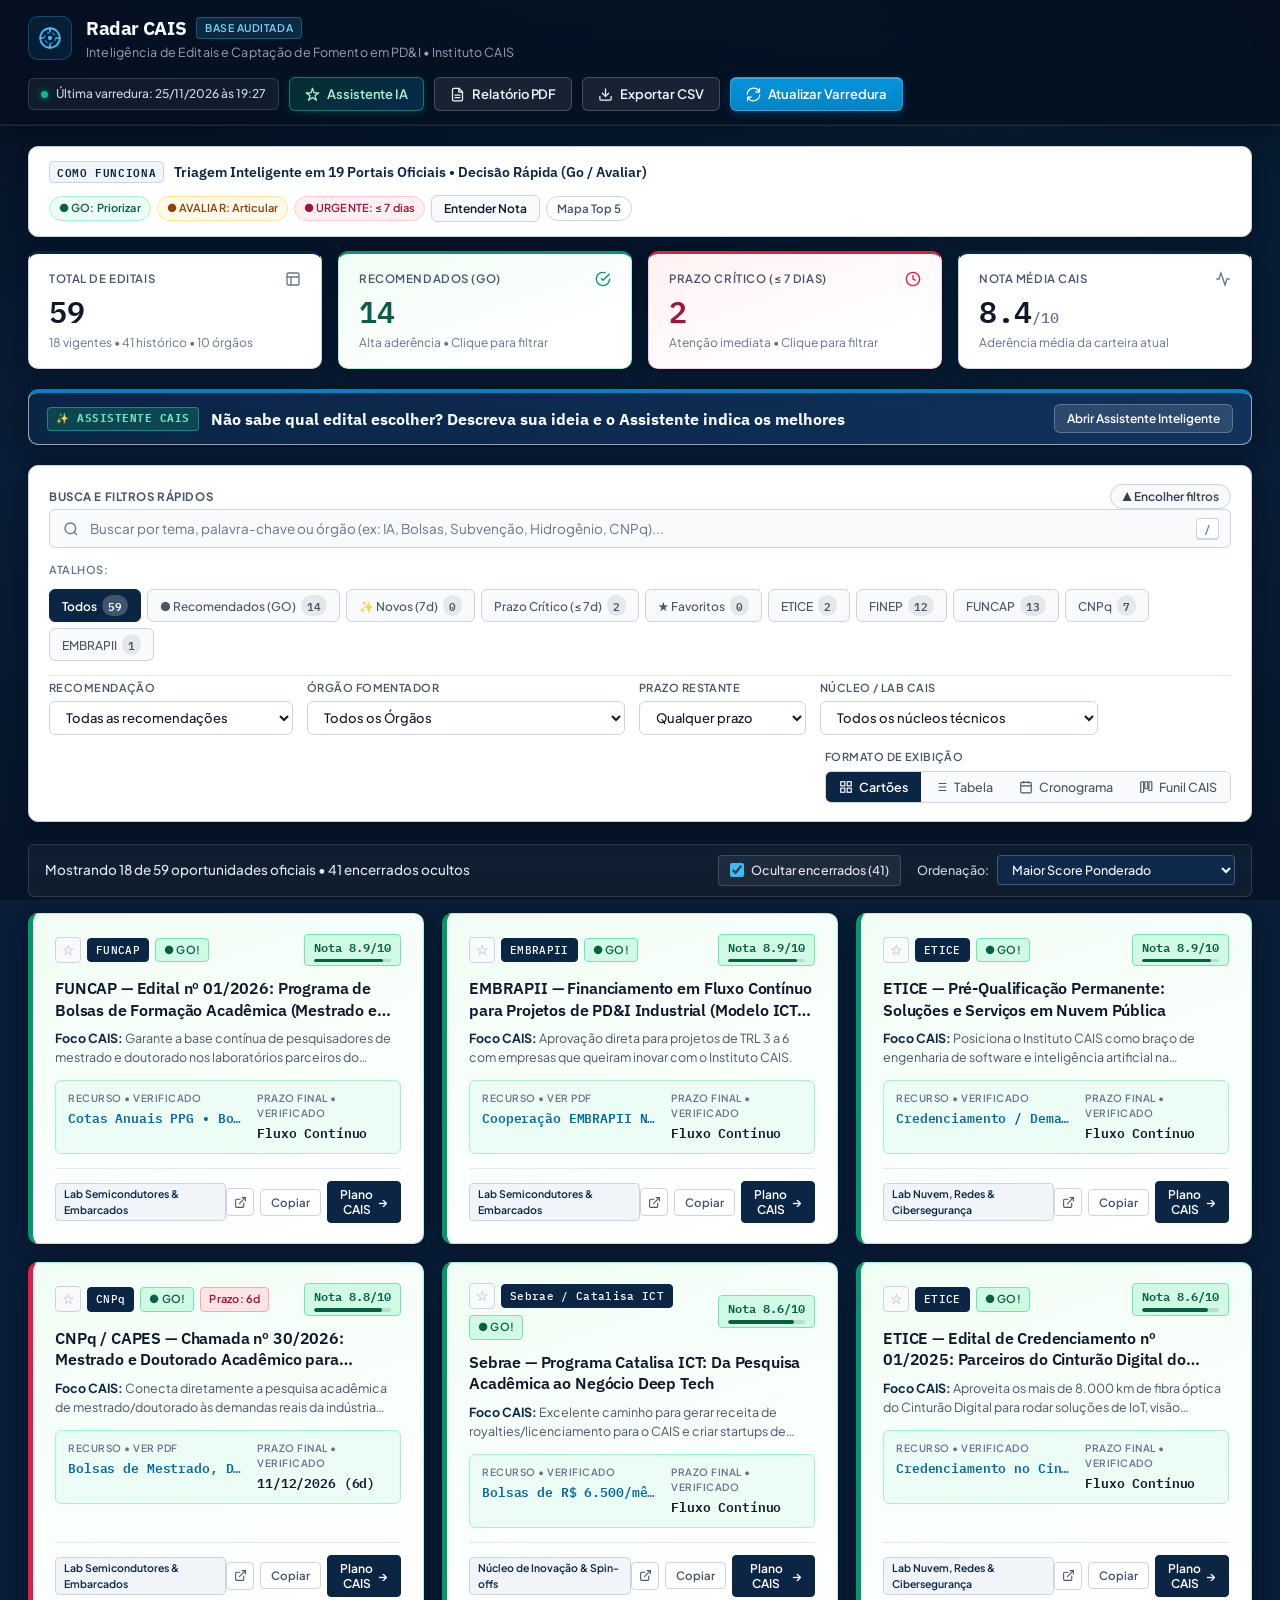
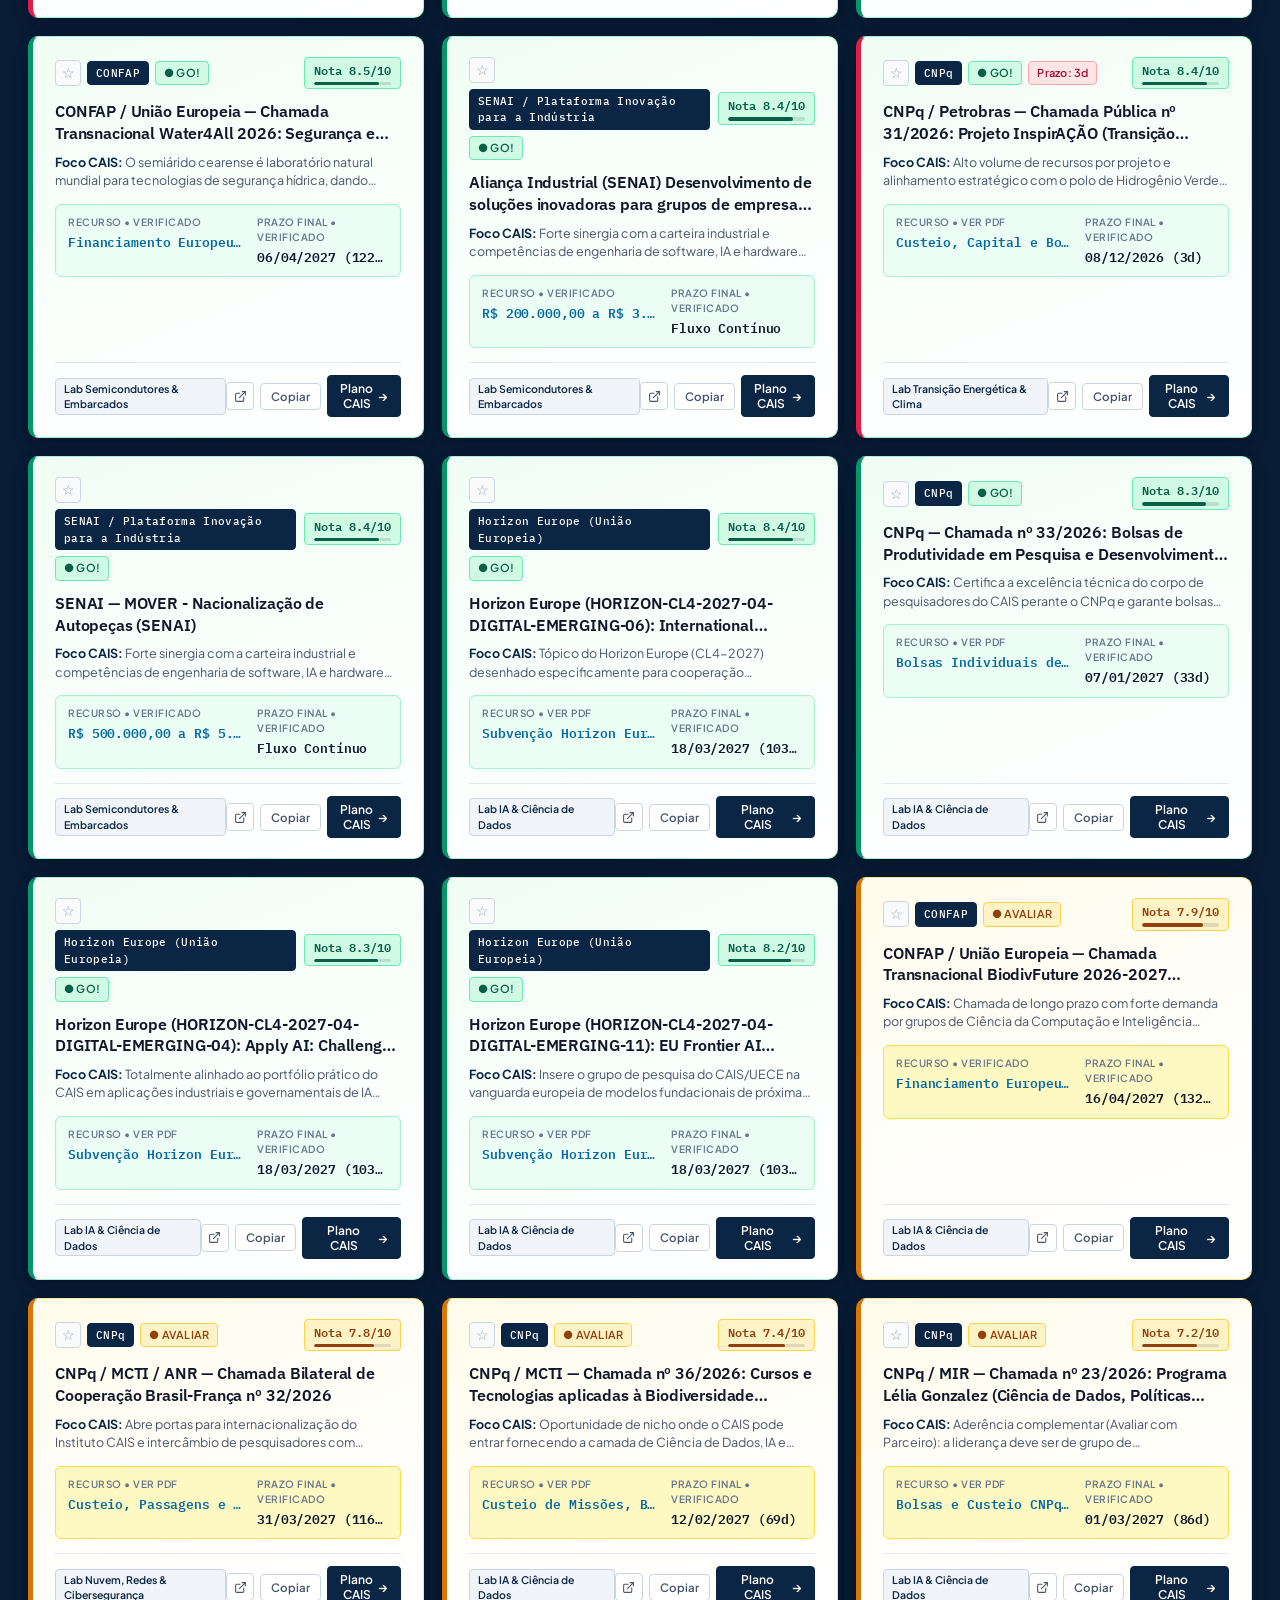
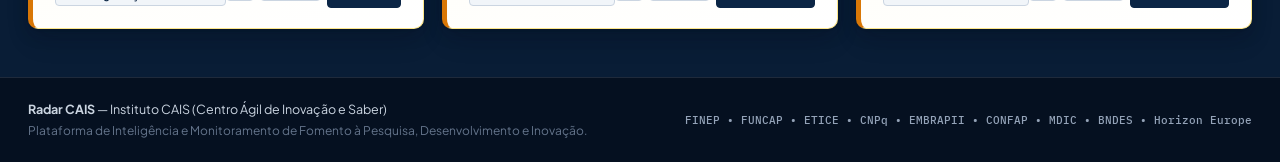
==== frontend/index.html @ effa3ac1 "feat(radar-cais): plataforma auditada de inteligência de editais e fomento CAIS" ====
<!DOCTYPE html>
<html lang="pt-BR">

<head>
  <meta charset="UTF-8">
  <meta name="viewport" content="width=device-width, initial-scale=1.0">
  <title>Radar CAIS — Sistema de Inteligência de Editais e Fomento</title>
  <link rel="preconnect" href="https://fonts.googleapis.com">
  <link rel="preconnect" href="https://fonts.gstatic.com" crossorigin>
  <link
    href="https://fonts.googleapis.com/css2?family=IBM+Plex+Mono:wght@400;500;600&family=IBM+Plex+Sans:wght@500;600;700&family=Plus+Jakarta+Sans:wght@400;500;600;700&display=swap"
    rel="stylesheet">
  <link rel="stylesheet" href="style.css?v=20261126_ia_clean_v9">
</head>

<body>

  <!-- CABEÇALHO INSTITUCIONAL -->
  <header class="header-didatico">
    <div class="container header-flex">
      <div class="logo-area">
        <div class="logo-icone">
          <svg width="26" height="26" viewBox="0 0 24 24" fill="none" xmlns="http://www.w3.org/2000/svg">
            <circle cx="12" cy="12" r="9" stroke="#38BDF8" stroke-width="1.75" />
            <circle cx="12" cy="12" r="5" stroke="#0284C7" stroke-width="1.5" stroke-dasharray="3 2" />
            <circle cx="12" cy="12" r="2" fill="#38BDF8" />
            <path d="M12 3v3M21 12h-3M12 21v-3M3 12h3" stroke="#94A3B8" stroke-width="1.5" stroke-linecap="round" />
          </svg>
        </div>
        <div>
          <div class="logo-titulo">Radar CAIS <span class="tag-versao">Base Auditada</span></div>
          <div class="logo-subtitulo">Inteligência de Editais e Captação de Fomento em PD&amp;I • Instituto CAIS</div>
        </div>
      </div>

      <div class="header-acoes">
        <!-- Indicador de Status -->
        <div class="badge-status-conexao" id="badgeStatus">
          <span class="ponto-status verde" id="pontoStatus"></span>
          <span id="textoStatus">Base Sincronizada</span>
        </div>

        <!-- Botão Assistente Inteligente (abre sob demanda, sem poluir a tela inicial) -->
        <button class="botao botao-copiloto-topo" id="btnAbrirCopilotoTopo" type="button"
          title="Abrir Assistente Inteligente para encontrar o edital ideal para sua ideia">
          <svg width="15" height="15" viewBox="0 0 24 24" fill="none" stroke="currentColor" stroke-width="2"
            stroke-linecap="round" stroke-linejoin="round">
            <path d="M12 2l2.4 7.4H22l-6.2 4.5 2.4 7.4L12 16.8l-6.2 4.5 2.4-7.4L2 9.4h7.6z" />
          </svg>
          <span>Assistente IA</span>
        </button>

        <!-- Botão Relatório Executivo PDF -->
        <button class="botao botao-secundario" id="btnRelatorioExecutivo"
          title="Gerar relatório executivo formatado para reunião de diretoria (Impressão / PDF)">
          <svg width="15" height="15" viewBox="0 0 24 24" fill="none" stroke="currentColor" stroke-width="2"
            stroke-linecap="round" stroke-linejoin="round">
            <path d="M14 2H6a2 2 0 0 0-2 2v16a2 2 0 0 0 2 2h12a2 2 0 0 0 2-2V8z" />
            <polyline points="14 2 14 8 20 8" />
            <line x1="16" y1="13" x2="8" y2="13" />
            <line x1="16" y1="17" x2="8" y2="17" />
          </svg>
          <span>Relatório PDF</span>
        </button>

        <!-- Botão Baixar Planilha -->
        <button class="botao botao-secundario" id="btnExportarCsv"
          title="Exportar pipeline completo em formato CSV compatível com Excel">
          <svg width="15" height="15" viewBox="0 0 24 24" fill="none" stroke="currentColor" stroke-width="2"
            stroke-linecap="round" stroke-linejoin="round">
            <path d="M21 15v4a2 2 0 0 1-2 2H5a2 2 0 0 1-2-2v-4" />
            <polyline points="7 10 12 15 17 10" />
            <line x1="12" y1="15" x2="12" y2="3" />
          </svg>
          <span>Exportar CSV</span>
        </button>

        <!-- Botão Principal de Varredura -->
        <button class="botao botao-primario" id="btnVarreduraTopo"
          title="Executar coleta em tempo real nos portais governamentais">
          <svg class="icone-giratorio" id="iconeGirar" width="15" height="15" viewBox="0 0 24 24" fill="none"
            stroke="currentColor" stroke-width="2" stroke-linecap="round" stroke-linejoin="round">
            <path d="M21.5 2v6h-6M2.5 22v-6h6M2 11.5a10 10 0 0 1 18.8-4.3M22 12.5a10 10 0 0 1-18.8 4.2" />
          </svg>
          <span id="labelVarredura">Atualizar Varredura</span>
        </button>
      </div>
    </div>
  </header>

  <!-- PAINEL DE GOVERNANÇA E METODOLOGIA -->
  <section class="banner-didatico" id="bannerDidatico">
    <div class="container">
      <div class="caixa-passo-a-passo">
        <div class="titulo-passos">
          <div class="titulo-passos-esquerda">
            <span class="indicador-secao">COMO FUNCIONA</span>
            <strong>Triagem Inteligente em 19 Portais Oficiais • Decisão Rápida (Go / Avaliar)</strong>
          </div>
          <div class="legenda-semaforo-topo">
            <span class="semaforo-mini verde" title="Alta aderência técnica e financeira: priorizar submissão">● GO:
              Priorizar</span>
            <span class="semaforo-mini amarelo" title="Bom potencial, mas exige parceria ou avaliação de escopo">●
              AVALIAR: Articular</span>
            <span class="semaforo-mini vermelho" title="Prazo encerrando em até 7 dias">● URGENTE: &le; 7 dias</span>
            <button class="btn-toggle-guia" id="btnToggleGuia" title="Exibir ou ocultar critérios de nota">
              <span id="textoToggleGuia">Entender Nota</span>
            </button>
            <button class="btn-mapa-bolso" id="btnMapaBolso" type="button" title="Abrir nova tela limpa com os Top 5 editais mais compatíveis, pontos fortes, escopo de submissão e mensagem pronta para apresentar à chefia">
              <span>Mapa Top 5</span>
            </button>
          </div>
        </div>
        <div class="grid-passos" id="gridPassos" style="display:none;">
          <div class="card-passo">
            <div class="numero-passo">01. Coleta Oficial Verificada</div>
            <p>Monitoramento direto em <strong>19 fontes</strong> (FINEP, CNPq, FUNCAP, ETICE, EMBRAPII, CONFAP, MDIC,
              BNDES e Horizon Europe) com link original auditado.</p>
          </div>
          <div class="card-passo">
            <div class="numero-passo">02. Cálculo da Nota (0 a 10)</div>
            <p>Média ponderada entre <strong>Aderência ao CAIS (40%)</strong>, <strong>Chance de Aprovação
                (25%)</strong>, <strong>Atratividade Financeira (20%)</strong> e <strong>Facilidade Operacional
                (15%)</strong>.</p>
          </div>
          <div class="card-passo">
            <div class="numero-passo">03. Plano Prático por Edital</div>
            <p>Clique em qualquer edital para ver <strong>o que é</strong>, <strong>quem pode participar</strong>,
              <strong>qual projeto propor</strong> e <strong>quais parceiros convidar</strong>.
            </p>
          </div>
        </div>
      </div>
    </div>
  </section>

  <!-- CONTEÚDO PRINCIPAL -->
  <main class="container">

    <!-- CARDS DE RESUMO (KPIS EXECUTIVOS CLICÁVEIS) -->
    <section class="grid-kpis">
      <div class="card-kpi kpi-clicavel" id="cardKpiTotal" role="button" tabindex="0"
        title="Clique para exibir todos os editais mapeados">
        <div class="kpi-topo">
          <span class="kpi-rotulo">Total de Editais</span>
          <span class="kpi-icone">
            <svg width="16" height="16" viewBox="0 0 24 24" fill="none" stroke="currentColor" stroke-width="2">
              <rect x="3" y="3" width="18" height="18" rx="2" />
              <path d="M3 9h18M9 21V9" />
            </svg>
          </span>
        </div>
        <div class="kpi-numero font-mono" id="kpiTotal">0</div>
        <div class="kpi-legenda" id="kpiOrgaos">Fontes governamentais verificadas</div>
      </div>

      <div class="card-kpi kpi-verde kpi-clicavel" id="cardKpiGo" role="button" tabindex="0"
        title="Clique para filtrar apenas oportunidades recomendadas (GO)">
        <div class="kpi-topo">
          <span class="kpi-rotulo">Recomendados (GO)</span>
          <span class="kpi-icone icone-verde">
            <svg width="16" height="16" viewBox="0 0 24 24" fill="none" stroke="currentColor" stroke-width="2">
              <path d="M22 11.08V12a10 10 0 1 1-5.93-9.14" />
              <polyline points="22 4 12 14.01 9 11.01" />
            </svg>
          </span>
        </div>
        <div class="kpi-numero font-mono cor-verde" id="kpiGo">0</div>
        <div class="kpi-legenda">Alta aderência • Clique para filtrar</div>
      </div>

      <div class="card-kpi kpi-vermelho kpi-clicavel" id="cardKpiUrgentes" role="button" tabindex="0"
        title="Clique para filtrar editais que vencem em até 7 dias">
        <div class="kpi-topo">
          <span class="kpi-rotulo">Prazo Crítico (&le; 7 dias)</span>
          <span class="kpi-icone icone-vermelho">
            <svg width="16" height="16" viewBox="0 0 24 24" fill="none" stroke="currentColor" stroke-width="2">
              <circle cx="12" cy="12" r="10" />
              <polyline points="12 6 12 12 16 14" />
            </svg>
          </span>
        </div>
        <div class="kpi-numero font-mono cor-vermelho" id="kpiUrgentes">0</div>
        <div class="kpi-legenda">Atenção imediata • Clique para filtrar</div>
      </div>

      <div class="card-kpi">
        <div class="kpi-topo">
          <span class="kpi-rotulo">Nota Média CAIS</span>
          <span class="kpi-icone">
            <svg width="16" height="16" viewBox="0 0 24 24" fill="none" stroke="currentColor" stroke-width="2">
              <polyline points="22 12 18 12 15 21 9 3 6 12 2 12" />
            </svg>
          </span>
        </div>
        <div class="kpi-numero font-mono" id="kpiMediaScore">0.0<span class="kpi-max">/10</span></div>
        <div class="kpi-legenda">Aderência média da carteira atual</div>
      </div>
    </section>

    <!-- ESTADO INICIAL VAZIO -->
    <section class="painel-inicial-limpo" id="painelInicialLimpo">
      <div class="cartao-decolagem">
        <h2>Base de Inteligência Pronta para Coleta</h2>
        <p class="sub-decolagem">
          O sistema opera exclusivamente com dados extraídos das páginas oficiais de fomento. Inicie a varredura para
          consultar os portais governamentais.
        </p>

        <div class="caixa-acao-central">
          <button class="botao botao-primario botao-gigante" id="btnIniciarVarreduraCentral">
            <span>Executar Varredura nos Portais Oficiais</span>
          </button>
          <div class="texto-dica-botao">Inspeção concorrente em 19 fontes nacionais e internacionais de PD&amp;I.</div>
        </div>

        <div class="portais-mapeados-lista">
          <div class="portais-titulo">Instituições Monitoradas:</div>
          <div class="tags-portais">
            <span class="tag-portal">FINEP</span>
            <span class="tag-portal">ETICE (Ceará)</span>
            <span class="tag-portal">FUNCAP (Ceará)</span>
            <span class="tag-portal">CNPq</span>
            <span class="tag-portal">EMBRAPII</span>
            <span class="tag-portal">CONFAP</span>
            <span class="tag-portal">Programa Mover (MDIC)</span>
            <span class="tag-portal">Sebrae (Catalisa ICT)</span>
            <span class="tag-portal">BNDES Funtec</span>
            <span class="tag-portal">Banco do Nordeste (FUNDECI)</span>
            <span class="tag-portal">MCTI</span>
            <span class="tag-portal">Horizon Europe</span>
          </div>
        </div>
      </div>
    </section>

    <!-- ASSISTENTE INTELIGENTE CAIS (RECOLHIDO POR PADRÃO PARA NÃO POLUIR A PÁGINA PRINCIPAL) -->
    <section class="painel-copiloto-ml" id="painelCopilotoRagMl" style="display:none;">
      <div class="cabecalho-copiloto-ml">
        <div class="cabecalho-copiloto-esquerda">
          <span class="badge-ia-novo">✨ ASSISTENTE CAIS</span>
          <div>
            <h2 class="titulo-copiloto-ml">Não sabe qual edital escolher? Descreva sua ideia e o Assistente indica os
              melhores</h2>
          </div>
        </div>
        <div class="cabecalho-copiloto-acoes">
          <button type="button" class="btn-toggle-copiloto" id="btnToggleCorpoCopiloto" aria-expanded="false">
            <span id="textoToggleCopiloto">Abrir Assistente Inteligente</span>
          </button>
        </div>
      </div>

      <!-- CORPO DO ASSISTENTE (OCULTO POR PADRÃO — SÓ ABRE QUANDO O USUÁRIO CLICA) -->
      <div class="corpo-copiloto-ml" id="corpoCopilotoRagMl" style="display:none;">
        <!-- Navegação simples em 2 abas -->
        <div class="abas-assistente-didatico">
          <button type="button" class="aba-assistente-btn ativa" id="btnAbaAssistenteBusca">
            Buscar por Ideia
          </button>
          <button type="button" class="aba-assistente-btn" id="btnAbaAssistentePrioridades">
            Top 3 &amp; Prazos
          </button>
          <button type="button" class="btn-config-gemini" id="btnConfigGeminiKey"
            title="Opcional: conectar chave gratuita do Google Gemini">
            <span id="labelStatusGemini">⚙️ Gemini</span>
          </button>
        </div>

        <!-- Configuração opcional de chave Gemini (oculta) -->
        <div class="box-config-gemini" id="boxConfigGemini" style="display:none;">
          <div class="box-config-gemini-interno">
            <div>
              <strong>Opcional — Conectar Google Gemini (Gratuito):</strong>
              <p>O assistente já funciona sozinho sem chave. Se quiser respostas redigidas pelo Google Gemini, cole uma
                chave gratuita do <a href="https://aistudio.google.com/app/apikey" target="_blank"
                  rel="noopener noreferrer">Google AI Studio</a>:</p>
            </div>
            <div class="linha-input-gemini">
              <input type="password" id="inputChaveGeminiUser" placeholder="Cole sua chave AIzaSy... (opcional)"
                autocomplete="off">
              <button type="button" class="botao botao-primario" id="btnSalvarChaveGemini">Ativar Gemini</button>
              <button type="button" class="botao botao-secundario" id="btnRemoverChaveGemini"
                style="color:#0F172A; border-color:#CBD5E1;">Usar Modo Padrão</button>
            </div>
          </div>
        </div>

        <!-- ABA 1 DO ASSISTENTE: BUSCA POR IDEIA -->
        <div class="painel-assistente-aba" id="abaAssistenteBusca">
          <div class="coluna-rag-box">
            <div class="caixa-input-rag">
              <input type="text" id="inputPerguntaRag"
                placeholder="Descreva sua ideia de projeto ou escolha uma opção abaixo...">
              <button type="button" class="botao botao-primario" id="btnExecutarRag">
                <span>Buscar Editais</span>
              </button>
            </div>

            <div class="chips-prompts-rag" id="chipsPromptsRag">
              <button type="button" class="chip-prompt-ia ativo"
                data-prompt="Quais editais abertos financiam Inteligência Artificial, Ciência de Dados ou Semicondutores sem exigir contrapartida financeira?">💡
                Projeto de IA ou Chips sem contrapartida</button>
              <button type="button" class="chip-prompt-ia"
                data-prompt="Temos pesquisadores e doutores na UECE; quais os melhores editais abertos hoje para bolsas de mestrado, doutorado e fixação?">🎓
                Bolsas para pesquisadores (UECE)</button>
              <button type="button" class="chip-prompt-ia"
                data-prompt="Queremos submeter projeto em parceria com indústria ou startup; quais editais de subvenção e fluxo contínuo têm maior nota?">🏭
                Projeto em parceria com Empresa</button>
              <button type="button" class="chip-prompt-ia"
                data-prompt="Quais editais vigentes têm o maior retorno (ROI), aprovação mais rápida e menor burocracia para o CAIS iniciar esta semana?">⚡
                Editais mais fáceis e rápidos de aprovar</button>
            </div>

            <div class="resultado-rag-container" id="resultadoRagContainer"></div>
          </div>
        </div>

        <!-- ABA 2 DO ASSISTENTE: TOP 3 DA SEMANA & PRAZOS (OCULTA ATÉ CLICAR) -->
        <div class="painel-assistente-aba" id="abaAssistentePrioridades" style="display:none;">
          <div class="coluna-ml-box">
            <div class="passo-didatico-label">🏆 Top 3 prioridades de hoje</div>
            <div class="lista-top-roi-ml" id="listaTopRoiMl"></div>

            <div class="passo-didatico-label" style="margin-top:16px;">⏱️ Prazos por Núcleo CAIS (clique para filtrar)</div>
            <div class="resumo-gargalos-ml" id="resumoGargalosMl"></div>
          </div>
        </div>
      </div>
    </section>

    <!-- PAINEL DE FILTROS -->
    <section class="painel-filtros" id="painelFiltros" style="display:none;">
      <div class="cabecalho-painel-filtros">
        <span class="titulo-painel-filtros">Busca e Filtros Rápidos</span>
        <button type="button" class="btn-toggle-filtros" id="btnToggleFiltros" aria-expanded="true"
          title="Encolher ou expandir a barra de filtros para deixar a tela ainda mais limpa">
          <span id="textoToggleFiltros">▲ Encolher filtros</span>
        </button>
      </div>

      <div class="corpo-painel-filtros" id="corpoPainelFiltros">
      <div class="busca-amigavel">
        <span class="icone-lupa">
          <svg width="16" height="16" viewBox="0 0 24 24" fill="none" stroke="currentColor" stroke-width="2">
            <circle cx="11" cy="11" r="8" />
            <line x1="21" y1="21" x2="16.65" y2="16.65" />
          </svg>
        </span>
        <input type="text" id="campoBusca"
          placeholder="Buscar por tema, palavra-chave ou órgão (ex: IA, Bolsas, Subvenção, Hidrogênio, CNPq)...">
        <kbd class="atalho-teclado" id="dicaAtalhoBusca" title="Pressione / para focar na busca">/</kbd>
        <button id="btnLimparBusca" class="btn-limpar" style="display:none;">Limpar</button>
      </div>

      <!-- CHIPS DE FILTRO RÁPIDO -->
      <div class="barra-chips-atalhos">
        <span class="label-chips">Atalhos:</span>
        <div class="chips-container" id="chipsContainer">
          <button class="chip-filtro ativo" data-tipo="todos">Todos</button>
          <button class="chip-filtro chip-go" data-tipo="go">● Recomendados (GO)</button>
          <button class="chip-filtro chip-novos" data-tipo="novos"
            title="Mostrar apenas editais descobertos nos últimos 7 dias">✨ Novos (7d)</button>
          <button class="chip-filtro chip-urgente" data-tipo="urgente">Prazo Crítico (&le; 7d)</button>
          <button class="chip-filtro chip-favoritos" data-tipo="favoritos"
            title="Filtrar editais marcados com estrela pela equipe de prospecção CAIS">★ Favoritos</button>
          <button class="chip-filtro" data-tipo="orgao" data-valor="ETICE">ETICE</button>
          <button class="chip-filtro" data-tipo="orgao" data-valor="FINEP">FINEP</button>
          <button class="chip-filtro" data-tipo="orgao" data-valor="FUNCAP">FUNCAP</button>
          <button class="chip-filtro" data-tipo="orgao" data-valor="CNPq">CNPq</button>
          <button class="chip-filtro" data-tipo="orgao" data-valor="EMBRAPII">EMBRAPII</button>
        </div>
      </div>

      <div class="linha-filtros">
        <!-- Filtro de Semáforo -->
        <div class="item-filtro">
          <label for="filtroDecisao">Recomendação</label>
          <select id="filtroDecisao">
            <option value="">Todas as recomendações</option>
            <option value="GO">● GO — Priorizar submissão</option>
            <option value="AVALIAR">● AVALIAR — Articular parceiros</option>
            <option value="NO-GO">● NO-GO / Encerrados</option>
          </select>
        </div>

        <!-- Filtro de Órgão -->
        <div class="item-filtro">
          <label for="filtroOrgao">Órgão Fomentador</label>
          <select id="filtroOrgao">
            <option value="">Todas as instituições</option>
          </select>
        </div>

        <!-- Filtro de Urgência de Prazo -->
        <div class="item-filtro">
          <label for="filtroPrazo">Prazo Restante</label>
          <select id="filtroPrazo">
            <option value="">Qualquer prazo</option>
            <option value="urgente">Até 7 dias (Urgente)</option>
            <option value="quinzena">Até 15 dias</option>
            <option value="mes">Até 30 dias</option>
          </select>
        </div>

        <!-- Filtro por Laboratório / Núcleo CAIS -->
        <div class="item-filtro">
          <label for="filtroLaboratorio">Núcleo / Lab CAIS</label>
          <select id="filtroLaboratorio">
            <option value="">Todos os núcleos técnicos</option>
            <option value="Lab IA & Ciência de Dados">Lab IA &amp; Ciência de Dados</option>
            <option value="Lab Semicondutores & Embarcados">Lab Semicondutores &amp; Embarcados</option>
            <option value="Lab Nuvem, Redes & Cibersegurança">Lab Nuvem, Redes &amp; Cibersegurança</option>
            <option value="Lab Transição Energética & Clima">Lab Transição Energética &amp; Clima</option>
            <option value="Núcleo de Inovação & Spin-offs">Núcleo de Inovação &amp; Spin-offs</option>
          </select>
        </div>

        <button type="button" class="btn-limpar-filtros-inline" id="btnLimparFiltrosTopo" style="display:none;"
          title="Restaurar visualização de todos os editais">
          Limpar filtros
        </button>

        <!-- Alternar Cards vs Tabela vs Cronograma vs Pipeline -->
        <div class="bloco-modo-visualizacao">
          <span class="label-modo-visao">Formato de Exibição</span>
          <div class="modo-visualizacao">
            <button class="btn-modo ativo" id="btnModoCards" title="Visualizar em cartões executivos">
              <svg width="14" height="14" viewBox="0 0 24 24" fill="none" stroke="currentColor" stroke-width="2">
                <rect x="3" y="3" width="7" height="7" />
                <rect x="14" y="3" width="7" height="7" />
                <rect x="14" y="14" width="7" height="7" />
                <rect x="3" y="14" width="7" height="7" />
              </svg>
              <span>Cartões</span>
            </button>
            <button class="btn-modo" id="btnModoTabela" title="Visualizar em formato de planilha compacta">
              <svg width="14" height="14" viewBox="0 0 24 24" fill="none" stroke="currentColor" stroke-width="2">
                <line x1="8" y1="6" x2="21" y2="6" />
                <line x1="8" y1="12" x2="21" y2="12" />
                <line x1="8" y1="18" x2="21" y2="18" />
                <line x1="3" y1="6" x2="3.01" y2="6" />
                <line x1="3" y1="12" x2="3.01" y2="12" />
                <line x1="3" y1="18" x2="3.01" y2="18" />
              </svg>
              <span>Tabela</span>
            </button>
            <button class="btn-modo" id="btnModoCronograma"
              title="Linha do tempo de prazos e exportação para Agenda (.ics)">
              <svg width="14" height="14" viewBox="0 0 24 24" fill="none" stroke="currentColor" stroke-width="2">
                <rect x="3" y="4" width="18" height="18" rx="2" ry="2" />
                <line x1="16" y1="2" x2="16" y2="6" />
                <line x1="8" y1="2" x2="8" y2="6" />
                <line x1="3" y1="10" x2="21" y2="10" />
              </svg>
              <span>Cronograma</span>
            </button>
            <button class="btn-modo" id="btnModoPipeline"
              title="Funil de gestão interna de submissões do Instituto CAIS">
              <svg width="14" height="14" viewBox="0 0 24 24" fill="none" stroke="currentColor" stroke-width="2">
                <rect x="3" y="3" width="5" height="18" rx="1" />
                <rect x="10" y="3" width="5" height="12" rx="1" />
                <rect x="17" y="3" width="5" height="15" rx="1" />
              </svg>
              <span>Funil CAIS</span>
            </button>
          </div>
        </div>
      </div>
      </div>
    </section>

    <!-- LISTA DE OPORTUNIDADES -->
    <section class="area-resultados" id="areaResultados" style="display:none;">
      <div class="cabecalho-resultados">
        <div class="contador-editais" id="contadorResultados">Carregando oportunidades...</div>
        <div class="controles-resultados-direita">
          <label class="toggle-ocultar-encerrados"
            title="Ocultar chamadas cujo prazo de submissão já encerrou (desmarque para ver o histórico completo)">
            <input type="checkbox" id="chkOcultarEncerrados" checked>
            <span id="labelOcultarEncerrados">Ocultar encerrados</span>
          </label>
          <div class="ordenador-simples">
            <label for="selectOrdenacao">Ordenação:</label>
            <select id="selectOrdenacao">
              <option value="score_desc">Maior Score Ponderado</option>
              <option value="prazo_asc">Prazo de Submissão Mais Próximo</option>
              <option value="orgao_asc">Órgão Fomentador (A–Z)</option>
            </select>
          </div>
        </div>
      </div>

      <!-- MODO CARTÕES -->
      <div class="grid-cartoes" id="gridCartoes"></div>

      <!-- MODO TABELA -->
      <div class="wrapper-tabela" id="wrapperTabela" style="display:none;">
        <table class="tabela-didatica">
          <thead>
            <tr>
              <th>Status</th>
              <th>Órgão</th>
              <th>Chamada Pública / Edital</th>
              <th>Prazo Final</th>
              <th>Dotação / Teto</th>
              <th>Score</th>
              <th>Ações</th>
            </tr>
          </thead>
          <tbody id="corpoTabela"></tbody>
        </table>
      </div>

      <!-- MODO CRONOGRAMA DE PRAZOS -->
      <div class="wrapper-cronograma" id="wrapperCronograma" style="display:none;"></div>

      <!-- MODO FUNIL DE SUBMISSÃO CAIS (PIPELINE) -->
      <div class="wrapper-pipeline" id="wrapperPipeline" style="display:none;"></div>

      <!-- ESTADO DE BUSCA VAZIA -->
      <div class="estado-vazio" id="estadoVazio" style="display:none;">
        <h3>Nenhum registro corresponde aos critérios selecionados</h3>
        <p>Ajuste os parâmetros de busca ou restaure a listagem completa.</p>
        <button class="botao botao-primario" id="btnResetarFiltros">Restaurar Filtros</button>
      </div>
    </section>

  </main>

  <!-- MASTER MODAL: DETALHES COMPLETOS, ESTRATÉGIA CAIS & SCORECARD -->
  <div class="fundo-modal" id="fundoModal">
    <div class="painel-modal" id="painelModal" role="dialog" aria-modal="true" aria-labelledby="modalTitulo">

      <!-- TOPO FIXO DO MODAL -->
      <div class="topo-modal">
        <div class="topo-modal-textos">
          <div class="tags-modal" id="tagsModal"></div>
          <h2 class="titulo-modal" id="modalTitulo">Título do Edital</h2>
          <div class="meta-modal" id="modalSubtitulo">Órgão Oficial • Identificador CAIS</div>
        </div>
        <div class="topo-modal-acoes">
          <button class="btn-favorito-modal" id="btnFavoritoModal" type="button"
            title="Adicionar ou remover dos Favoritos da equipe CAIS">☆ Favoritar</button>
          <div class="navegacao-modal-setas">
            <button class="btn-nav-modal" id="btnEditalAnterior" type="button"
              title="Edital anterior (Seta Esquerda)">&larr;</button>
            <span class="indice-nav-modal font-mono" id="indiceNavModal">1/1</span>
            <button class="btn-nav-modal" id="btnEditalProximo" type="button"
              title="Próximo edital (Seta Direita)">&rarr;</button>
          </div>
          <button class="btn-fechar-modal" id="btnFecharModal" type="button" title="Fechar (ESC)">&times;</button>
        </div>
      </div>

      <!-- SELETOR DE ABAS -->
      <div class="abas-navegacao-modal">
        <button class="aba-item ativa" id="abaBtnEstrategia" type="button">
          Visão Geral &amp; Plano de Ação CAIS
        </button>
        <button class="aba-item" id="abaBtnNotas" type="button">
          Detalhamento da Nota (Scorecard)
        </button>
        <button class="aba-item" id="abaBtnChecklist" type="button">
          Checklist &amp; Gestão da Submissão
        </button>
      </div>

      <!-- CORPO DO MODAL -->
      <div class="corpo-modal" id="corpoModal">

        <!-- ABA 1: PLANO DE AÇÃO CAIS & DETALHES -->
        <div class="painel-aba ativo" id="painelAbaEstrategia">

          <!-- SÍNTESE DIDÁTICA DE DECISÃO EM 1 LINHA -->
          <div class="faixa-sintese-decisao" id="faixaSinteseModal"></div>

          <!-- FAIXA DE 3 MÉTRICAS-CHAVE -->
          <div class="faixa-metricas-modal">
            <div class="metrica-modal-card">
              <span class="metrica-modal-label">Recurso / Financiamento</span>
              <span class="metrica-modal-valor valor-grana font-mono" id="modalValor">—</span>
            </div>
            <div class="metrica-modal-card">
              <span class="metrica-modal-label">Prazo Final de Submissão</span>
              <span class="metrica-modal-valor font-mono" id="modalPrazo">—</span>
            </div>
            <div class="metrica-modal-card">
              <span class="metrica-modal-label">Contrapartida Exigida</span>
              <span class="metrica-modal-valor" id="modalContrapartida">—</span>
            </div>
          </div>

          <!-- CRONOGRAMA OFICIAL EXTRAÍDO DO EDITAL / PDF -->
          <div class="faixa-cronograma-modal" id="boxCronogramaModal">
            <span class="label-cronograma-modal">📅 Cronograma Oficial do Edital:</span>
            <span class="texto-cronograma-modal" id="modalCronogramaEtapas">—</span>
          </div>

          <!-- GRADE DUPLA NO TOPO: RESUMO OBJETIVO + POR QUE VALE A PENA -->
          <div class="grid-resumo-justificativa">
            <div class="bloco-info-didatico">
              <span class="bloco-label">O que o edital financia (Resumo)</span>
              <p id="modalResumo">—</p>
            </div>

            <div class="bloco-info-didatico bloco-parecer-destaque">
              <span class="bloco-label">Por que vale a pena para o CAIS</span>
              <p id="modalJustificativa">—</p>
            </div>
          </div>

          <!-- PASSO 1: ELEGIBILIDADE -->
          <div class="balao-elegibilidade">
            <div class="balao-cabecalho">
              <span class="passo-badge-modal azul">1. QUEM PODE SUBMETER</span>
              <span class="balao-titulo">Elegibilidade e Enquadramento</span>
            </div>
            <p class="balao-texto" id="modalPublicoDetalhado">—</p>
          </div>

          <!-- PASSO 2: IDEIA DE PROJETO CAIS -->
          <div class="balao-ideia">
            <div class="balao-cabecalho">
              <span class="passo-badge-modal verde">2. O QUE PROPOR</span>
              <span class="balao-titulo">Sugestão de Projeto para o Instituto CAIS</span>
            </div>
            <p class="balao-texto" id="modalIdeiaProjeto">—</p>
          </div>

          <!-- PASSO 3: CONSÓRCIO E PARCERIAS -->
          <div class="balao-parceiros">
            <div class="balao-cabecalho balao-cabecalho-parceiros">
              <div class="balao-cabecalho-esquerda">
                <span class="passo-badge-modal ambar">3. COM QUEM ARTICULAR</span>
                <span class="balao-titulo">Parceiros e Consórcio Recomendado</span>
              </div>
              <div class="acoes-parceiro-modal">
                <button type="button" class="btn-ver-convite-parceiro" id="btnTogglePreviaConvite" aria-expanded="false"
                  title="Ver ou editar o convite personalizado antes de copiar">
                  Ver texto
                </button>
                <button type="button" class="btn-copiar-convite-parceiro" id="btnCopiarConviteParceiro"
                  title="Monta e copia uma mensagem simples, respeitosa e direta para convidar o parceiro ideal no WhatsApp ou E-mail">
                  🤝 Copiar Convite para Parceiro
                </button>
              </div>
            </div>
            <p class="balao-texto" id="modalParceiros">—</p>

            <div class="box-previa-convite-parceiro" id="boxPreviaConviteParceiro" style="display:none;">
              <label for="textareaConviteParceiro" class="label-previa-convite">
                Mensagem pronta para WhatsApp ou E-mail (você pode ajustar o texto abaixo antes de copiar, se quiser):
              </label>
              <textarea id="textareaConviteParceiro" class="textarea-convite-parceiro" rows="11"></textarea>
            </div>
          </div>

        </div>

        <!-- ABA 2: SCORECARD -->
        <div class="painel-aba" id="painelAbaNotas">
          <div class="barras-notas">
            <div class="linha-nota">
              <div class="info-nota">
                <span>1. Aderência Temática e Tecnológica (Peso: 40%)</span>
                <strong class="font-mono" id="notaAderencia">0/10</strong>
              </div>
              <div class="trilho-barra">
                <div class="preenchimento-barra" id="barraAderencia" style="width:0%"></div>
              </div>
            </div>

            <div class="linha-nota">
              <div class="info-nota">
                <span>2. Competitividade e Chance de Aprovação (Peso: 25%)</span>
                <strong class="font-mono" id="notaChance">0/10</strong>
              </div>
              <div class="trilho-barra">
                <div class="preenchimento-barra" id="barraChance" style="width:0%"></div>
              </div>
            </div>

            <div class="linha-nota">
              <div class="info-nota">
                <span>3. Atratividade Financeira e Escala (Peso: 20%)</span>
                <strong class="font-mono" id="notaFinanceira">0/10</strong>
              </div>
              <div class="trilho-barra">
                <div class="preenchimento-barra" id="barraFinanceira" style="width:0%"></div>
              </div>
            </div>

            <div class="linha-nota">
              <div class="info-nota">
                <span>4. Viabilidade Operacional e Administrativa (Peso: 15%)</span>
                <strong class="font-mono" id="notaViabilidade">0/10</strong>
              </div>
              <div class="trilho-barra">
                <div class="preenchimento-barra" id="barraViabilidade" style="width:0%"></div>
              </div>
            </div>
          </div>

          <div class="caixa-veredito-final">
            <div>
              <div class="veredito-sub">Índice Ponderado Final (Framework CAIS)</div>
              <div class="veredito-nota font-mono" id="modalScoreFinal">0.0 <span class="max-nota">/ 10</span></div>
            </div>
            <div class="veredito-badge-grande" id="modalDecisaoFinal">AVALIAR COM PARCEIROS</div>
          </div>

          <!-- DIAGNÓSTICO PREDITIVO DE MACHINE LEARNING + CLUSTER DE REAPROVEITAMENTO -->
          <div class="box-predicao-ml-modal" id="boxPredicaoMlModal"></div>
        </div>

        <!-- ABA 3: CHECKLIST DE DOCUMENTOS & GESTÃO INTERNA CAIS -->
        <div class="painel-aba" id="painelAbaChecklist">
          <div class="box-gestao-interna">
            <div class="box-gestao-topo">
              <div>
                <span class="bloco-label">Controle Interno de Captação • Instituto CAIS</span>
                <h4 class="box-gestao-titulo">Status no Funil &amp; Alocação de Equipe</h4>
              </div>
              <button type="button" class="botao botao-secundario btn-agenda-modal" id="btnAdicionarAgendaModal"
                title="Baixar evento de calendário (.ics) compatível com Outlook e Google Agenda">
                <svg width="14" height="14" viewBox="0 0 24 24" fill="none" stroke="currentColor" stroke-width="2">
                  <rect x="3" y="4" width="18" height="18" rx="2" ry="2" />
                  <line x1="16" y1="2" x2="16" y2="6" />
                  <line x1="8" y1="2" x2="8" y2="6" />
                  <line x1="3" y1="10" x2="21" y2="10" />
                </svg>
                <span>Salvar Prazo na Agenda (.ics)</span>
              </button>
            </div>

            <div class="grid-campos-gestao">
              <div class="item-filtro">
                <label for="selectEtapaFunilModal">Etapa no Funil CAIS</label>
                <select id="selectEtapaFunilModal">
                  <option value="triagem">1. Em Triagem / Radar</option>
                  <option value="articulacao">2. Em Articulação de Parceiros</option>
                  <option value="redacao">3. Redigindo Proposta Técnica</option>
                  <option value="submetido">4. Proposta Submetida ao Órgão</option>
                </select>
              </div>

              <div class="item-filtro">
                <label for="inputResponsavelModal">Líder / Pesquisador Responsável (CAIS / UECE)</label>
                <input type="text" id="inputResponsavelModal" class="input-gestao"
                  placeholder="Ex: Prof. Coordenador IA / Equipe Sistemas Embarcados...">
              </div>
            </div>

            <div class="item-filtro" style="margin-top:10px;">
              <label for="inputNotasInternasModal">Anotações Executivas / Próximos Passos</label>
              <div class="linha-notas-salvar">
                <input type="text" id="inputNotasInternasModal" class="input-gestao"
                  placeholder="Ex: Agendar reunião com empresa parceira e solicitar carta de anuência...">
                <button type="button" class="botao botao-primario" id="btnSalvarGestaoModal">Salvar Status</button>
              </div>
            </div>
          </div>

          <div class="box-checklist-orgao">
            <div class="checklist-cabecalho">
              <div>
                <span class="bloco-label" id="labelChecklistOrgao">Requisitos de Submissão</span>
                <h4 class="box-gestao-titulo">Checklist Institucional &amp; Documentação Obrigatória</h4>
              </div>
              <span class="progresso-checklist-badge font-mono" id="badgeProgressoChecklist">0/6 concluídos</span>
            </div>
            <div class="lista-itens-checklist" id="listaItensChecklist"></div>
          </div>
        </div>

      </div>

      <!-- RODAPÉ FIXO DO MODAL -->
      <div class="rodape-modal">
        <div class="rodape-modal-esquerda">
          <button class="botao botao-secundario botao-grande" id="btnCopiarResumo" type="button"
            title="Copiar resumo executivo rápido para WhatsApp ou E-mail">
            Copiar Sumário Executivo
          </button>
          <button class="botao botao-secundario botao-grande btn-minuta-tecnica" id="btnGerarMinuta" type="button"
            title="Gerar Minuta Técnica de Pré-Projeto (Concept Note 1-Page) estruturada com Pacotes de Trabalho (Work Packages) para iniciar a escrita">
            Copiar Minuta Técnica (1-Page)
          </button>
        </div>
        <div class="rodape-modal-direita">
          <button class="botao botao-secundario botao-grande btn-link-direto-edital" id="btnCopiarLinkEdital" type="button"
            title="Copiar link direto que abre exatamente este edital no Radar CAIS">
            🔗 Link deste Edital
          </button>
          <a href="#" target="_blank" rel="noopener noreferrer" class="botao botao-primario botao-grande"
            id="btnLinkOficial" title="Abrir a página oficial do órgão financiador em nova aba">
            🌐 Página Oficial &rarr;
          </a>
        </div>
      </div>

    </div>
  </div>

  <!-- TOAST DE NOTIFICAÇÃO -->
  <div class="container-toasts" id="containerToasts"></div>

  <!-- RODAPÉ -->
  <footer class="rodape-didatico">
    <div class="container rodape-flex">
      <div>
        <strong>Radar CAIS</strong> — Instituto CAIS (Centro Ágil de Inovação e Saber)
        <p class="rodape-sub">Plataforma de Inteligência e Monitoramento de Fomento à Pesquisa, Desenvolvimento e
          Inovação.</p>
      </div>
      <div class="rodape-links">
        <span>FINEP • FUNCAP • ETICE • CNPq • EMBRAPII • CONFAP • MDIC • BNDES • Horizon Europe</span>
      </div>
    </div>
  </footer>

  <script src="app.js?v=20261126_mapa_hc_v10"></script>
</body>

</html>
---- frontend/style.css ----
/* ==============================================================================
   RADAR CAIS — DESIGN SYSTEM EXECUTIVO INSTITUCIONAL
   Tipografia: Inter (Interface & Leitura), IBM Plex Sans (Títulos), IBM Plex Mono (Dados Tabulares)
   Paleta: Azul Marinho Institucional (#07162C / #0B2545) e Superfícies Claras de Alto Contraste
   ============================================================================== */

:root {
  /* Paleta Institucional CAIS */
  --cais-page-bg: #091D36;
  --cais-page-bg-deep: #061325;
  --cais-navy: #0B2545;
  --cais-slate-dark: #0F172A;
  --cais-cerulean: #0284C7;
  --cais-cerulean-bright: #38BDF8;
  --cais-cerulean-hover: #0369A1;

  /* Superfícies e Bordas Arquiteturais */
  --card-bg: #FFFFFF;
  --card-bg-subtle: #F8FAFC;
  --card-bg-ice: #F1F5F9;
  --card-border: #E2E8F0;
  --card-border-strong: #CBD5E1;
  --card-text: #0F172A;
  --card-muted: #475569;
  --card-subtle-text: #64748B;

  /* Semáforo Institucional Sobrio */
  --semaforo-verde-txt: #065F46;
  --semaforo-verde-bg: #ECFDF5;
  --semaforo-verde-border: #A7F3D0;
  --semaforo-verde-accent: #059669;

  --semaforo-amarelo-txt: #92400E;
  --semaforo-amarelo-bg: #FFFBEB;
  --semaforo-amarelo-border: #FDE68A;
  --semaforo-amarelo-accent: #D97706;

  --semaforo-vermelho-txt: #9F1239;
  --semaforo-vermelho-bg: #FFF1F2;
  --semaforo-vermelho-border: #FECDD3;
  --semaforo-vermelho-accent: #E11D48;

  /* Família Tipográfica Corporativa e Científica */
  --font-principal: 'Plus Jakarta Sans', -apple-system, BlinkMacSystemFont, 'Segoe UI', Roboto, sans-serif;
  --font-titulos: 'IBM Plex Sans', 'Plus Jakarta Sans', -apple-system, BlinkMacSystemFont, sans-serif;
  --font-mono: 'IBM Plex Mono', 'Consolas', monospace;

  /* Raios Contidos e Elegantes */
  --radius-sm: 6px;
  --radius-md: 10px;
  --radius-lg: 12px;
  --radius-pill: 9999px;

  /* Arquitetura de Profundidade: Sombras em Camadas (Ambient + Key + Specular Inset) */
  --sombra-card:
    0 1px 2px rgba(3, 10, 22, 0.14),
    0 6px 16px -2px rgba(4, 15, 30, 0.26),
    0 14px 28px -6px rgba(3, 10, 22, 0.18),
    inset 0 1px 0 rgba(255, 255, 255, 0.9);
  --sombra-hover:
    0 4px 8px -2px rgba(3, 10, 22, 0.2),
    0 16px 32px -4px rgba(3, 10, 22, 0.42),
    0 0 0 1px rgba(56, 189, 248, 0.28),
    inset 0 1px 0 rgba(255, 255, 255, 1);
  --sombra-painel:
    0 2px 4px rgba(3, 10, 22, 0.16),
    0 10px 24px -4px rgba(3, 10, 22, 0.32),
    inset 0 1px 0 rgba(255, 255, 255, 0.95);
  --sombra-modal:
    0 12px 24px -4px rgba(2, 8, 18, 0.45),
    0 32px 64px -8px rgba(2, 8, 18, 0.75),
    0 0 0 1px rgba(148, 163, 184, 0.22);
  --ease-premium: cubic-bezier(0.22, 1, 0.36, 1);
}

*,
*::before,
*::after {
  box-sizing: border-box;
  margin: 0;
  padding: 0;
}

html,
body {
  overflow-x: clip;
  max-width: 100%;
}

body {
  font-family: var(--font-principal);
  background-color: var(--cais-page-bg);
  background-image:
    radial-gradient(ellipse 85% 45% at 50% -10%, rgba(2, 132, 199, 0.20), transparent 70%),
    radial-gradient(ellipse 60% 40% at 85% 20%, rgba(14, 116, 144, 0.10), transparent 65%),
    linear-gradient(180deg, #051122 0%, #091D36 52%, #061427 100%);
  background-attachment: fixed;
  color: var(--card-text);
  line-height: 1.5;
  font-feature-settings: "cv02", "cv03", "cv04", "cv11";
  -webkit-font-smoothing: antialiased;
  -moz-osx-font-smoothing: grayscale;
  min-height: 100vh;
  display: flex;
  flex-direction: column;
}

.container {
  width: 100%;
  max-width: 1360px;
  margin: 0 auto;
  padding: 0 28px;
}

.font-mono {
  font-family: var(--font-mono);
  font-variant-numeric: tabular-nums;
  letter-spacing: -0.01em;
}

/* ==============================================================================
   CABEÇALHO INSTITUCIONAL
   ============================================================================== */
.header-didatico {
  background-color: rgba(5, 16, 32, 0.88);
  backdrop-filter: blur(14px) saturate(140%);
  -webkit-backdrop-filter: blur(14px) saturate(140%);
  color: #FFFFFF;
  padding: 14px 0;
  border-bottom: 1px solid rgba(148, 163, 184, 0.18);
  position: sticky;
  top: 0;
  z-index: 100;
  box-shadow: 0 4px 20px rgba(2, 8, 18, 0.45), inset 0 -1px 0 rgba(255, 255, 255, 0.05);
}

.header-flex {
  display: flex;
  justify-content: space-between;
  align-items: center;
  flex-wrap: wrap;
  gap: 16px;
}

.logo-area {
  display: flex;
  align-items: center;
  gap: 14px;
}

.logo-icone {
  background: rgba(2, 132, 199, 0.12);
  padding: 8px;
  border-radius: var(--radius-md);
  border: 1px solid rgba(56, 189, 248, 0.28);
  display: flex;
  align-items: center;
  justify-content: center;
}

.logo-titulo {
  font-family: var(--font-titulos);
  font-size: 19px;
  font-weight: 700;
  color: #F8FAFC;
  letter-spacing: -0.02em;
  display: flex;
  align-items: center;
  gap: 10px;
}

.tag-versao {
  font-family: var(--font-principal);
  font-size: 10.5px;
  font-weight: 600;
  background-color: rgba(56, 189, 248, 0.14);
  color: #7DD3FC;
  border: 1px solid rgba(56, 189, 248, 0.32);
  padding: 2px 8px;
  border-radius: 4px;
  text-transform: uppercase;
  letter-spacing: 0.05em;
}

.logo-subtitulo {
  font-size: 12.5px;
  color: #94A3B8;
  font-weight: 400;
  letter-spacing: 0.01em;
}

.header-acoes {
  display: flex;
  align-items: center;
  gap: 10px;
  flex-wrap: wrap;
}

.badge-status-conexao {
  display: flex;
  align-items: center;
  gap: 8px;
  background: rgba(255, 255, 255, 0.05);
  border: 1px solid rgba(255, 255, 255, 0.14);
  padding: 6px 12px;
  border-radius: var(--radius-sm);
  font-size: 12px;
  color: #CBD5E1;
  font-weight: 500;
}

.ponto-status {
  width: 7px;
  height: 7px;
  border-radius: 50%;
}

.ponto-status.verde {
  background-color: #10B981;
  box-shadow: 0 0 6px rgba(16, 185, 129, 0.7);
}

.ponto-status.amarelo {
  background-color: #F59E0B;
  box-shadow: 0 0 6px rgba(245, 158, 11, 0.7);
}

/* BOTÕES */
.botao {
  display: inline-flex;
  align-items: center;
  gap: 7px;
  font-family: var(--font-principal);
  font-size: 13px;
  font-weight: 600;
  letter-spacing: -0.005em;
  padding: 8px 15px;
  border-radius: var(--radius-sm);
  border: 1px solid transparent;
  cursor: pointer;
  text-decoration: none;
  transition: all 0.15s ease;
}

.botao:active {
  transform: translateY(1px);
}

.botao-primario {
  background: linear-gradient(180deg, #0694DC 0%, #0284C7 100%);
  color: #FFFFFF;
  border: 1px solid rgba(255, 255, 255, 0.16);
  box-shadow: 0 1px 2px rgba(3, 10, 22, 0.28), 0 4px 10px rgba(2, 132, 199, 0.25), inset 0 1px 0 rgba(255, 255, 255, 0.22);
}

.botao-primario:hover {
  background: linear-gradient(180deg, #0284C7 0%, #0369A1 100%);
  box-shadow: 0 2px 4px rgba(3, 10, 22, 0.32), 0 6px 14px rgba(2, 132, 199, 0.35), inset 0 1px 0 rgba(255, 255, 255, 0.28);
}

.botao-secundario {
  background-color: rgba(255, 255, 255, 0.08);
  color: #F1F5F9;
  border: 1px solid rgba(255, 255, 255, 0.2);
}

.botao-secundario:hover {
  background-color: rgba(255, 255, 255, 0.14);
  border-color: rgba(255, 255, 255, 0.35);
}

.rodape-modal .botao-secundario,
.tabela-didatica .botao-secundario {
  background-color: #FFFFFF;
  color: var(--cais-slate-dark);
  border: 1px solid var(--card-border-strong);
}

.rodape-modal .botao-secundario:hover,
.tabela-didatica .botao-secundario:hover {
  background-color: var(--card-bg-ice);
  border-color: #94A3B8;
}

.botao-grande {
  padding: 10px 18px;
  font-size: 13.5px;
}

.icone-giratorio {
  display: inline-block;
  flex-shrink: 0;
}

@keyframes spin {
  from {
    transform: rotate(0deg);
  }

  to {
    transform: rotate(360deg);
  }
}

/* ==============================================================================
   FAIXA METODOLÓGICA INSTITUCIONAL
   ============================================================================== */
.banner-didatico {
  padding: 20px 0 14px 0;
}

.caixa-passo-a-passo {
  background: var(--card-bg);
  border: 1px solid var(--card-border-strong);
  border-radius: var(--radius-md);
  padding: 14px 20px;
  box-shadow: var(--sombra-card);
}

.titulo-passos {
  display: flex;
  justify-content: space-between;
  align-items: center;
  flex-wrap: wrap;
  gap: 12px;
  font-size: 13.5px;
  color: var(--cais-slate-dark);
}

.legenda-semaforo-topo {
  display: flex;
  align-items: center;
  gap: 6px;
  flex-wrap: wrap;
}

.titulo-passos-esquerda {
  display: flex;
  align-items: center;
  gap: 10px;
  flex-wrap: wrap;
}

.titulo-passos-esquerda strong {
  font-family: var(--font-titulos);
  font-weight: 600;
  color: var(--cais-navy);
}

.indicador-secao {
  font-family: var(--font-mono);
  font-size: 10.5px;
  font-weight: 600;
  letter-spacing: 0.06em;
  background-color: #F1F5F9;
  color: var(--cais-navy);
  border: 1px solid #CBD5E1;
  padding: 2px 7px;
  border-radius: 4px;
}

.btn-toggle-guia {
  background: #F8FAFC;
  border: 1px solid #CBD5E1;
  color: var(--cais-slate-dark);
  font-family: var(--font-principal);
  font-size: 12px;
  font-weight: 600;
  padding: 5px 12px;
  border-radius: var(--radius-sm);
  cursor: pointer;
  transition: all 0.15s ease;
}

.btn-toggle-guia:hover {
  background: var(--cais-navy);
  color: #FFFFFF;
  border-color: var(--cais-navy);
}

.grid-passos {
  display: grid;
  grid-template-columns: repeat(auto-fit, minmax(280px, 1fr));
  gap: 14px;
  margin-top: 14px;
  padding-top: 14px;
  border-top: 1px solid var(--card-border);
}

.card-passo {
  background-color: var(--card-bg-subtle);
  border: 1px solid var(--card-border);
  border-radius: var(--radius-sm);
  padding: 14px 16px;
}

.numero-passo {
  font-family: var(--font-titulos);
  font-size: 13px;
  font-weight: 700;
  color: var(--cais-navy);
  margin-bottom: 5px;
}

.card-passo p {
  font-size: 12.5px;
  color: var(--card-muted);
  line-height: 1.5;
}

.semaforo-mini {
  display: inline-flex;
  align-items: center;
  padding: 3px 9px;
  border-radius: 999px;
  font-size: 11px;
  font-weight: 600;
  letter-spacing: 0.01em;
}

.semaforo-mini.verde {
  background: var(--semaforo-verde-bg);
  color: var(--semaforo-verde-txt);
  border: 1px solid var(--semaforo-verde-border);
}

.semaforo-mini.amarelo {
  background: var(--semaforo-amarelo-bg);
  color: var(--semaforo-amarelo-txt);
  border: 1px solid var(--semaforo-amarelo-border);
}

.semaforo-mini.vermelho {
  background: var(--semaforo-vermelho-bg);
  color: var(--semaforo-vermelho-txt);
  border: 1px solid var(--semaforo-vermelho-border);
}

/* ==============================================================================
   INDICADORES EXECUTIVOS (KPIS)
   ============================================================================== */
.grid-kpis {
  display: grid;
  grid-template-columns: repeat(auto-fit, minmax(240px, 1fr));
  gap: 16px;
  margin-bottom: 20px;
}

.card-kpi {
  background-color: var(--card-bg);
  border: 1px solid var(--card-border-strong);
  border-top: 3px solid var(--cais-navy);
  border-radius: var(--radius-md);
  padding: 16px 20px;
  box-shadow: var(--sombra-card);
  transition: transform 0.16s ease, box-shadow 0.16s ease, border-color 0.16s ease;
  position: relative;
}

.card-kpi.kpi-clicavel {
  cursor: pointer;
  user-select: none;
}

.card-kpi.kpi-clicavel:hover {
  transform: translateY(-2px);
  box-shadow: var(--sombra-hover);
}

.card-kpi.kpi-clicavel.kpi-ativo {
  box-shadow: 0 0 0 2px var(--cais-cerulean-bright), var(--sombra-hover);
}

.kpi-verde {
  background: linear-gradient(160deg, #F0FDF4 0%, #FFFFFF 75%);
  border-color: #A7F3D0;
  border-top: 3px solid var(--semaforo-verde-accent);
}

.kpi-vermelho {
  background: linear-gradient(160deg, #FFF1F2 0%, #FFFFFF 75%);
  border-color: #FECDD3;
  border-top: 3px solid var(--semaforo-vermelho-accent);
}

.kpi-topo {
  display: flex;
  justify-content: space-between;
  align-items: center;
  margin-bottom: 8px;
}

.kpi-rotulo {
  font-size: 11.5px;
  font-weight: 600;
  color: var(--card-muted);
  text-transform: uppercase;
  letter-spacing: 0.05em;
}

.kpi-icone {
  color: #64748B;
  display: flex;
  align-items: center;
}

.kpi-icone.icone-verde {
  color: var(--semaforo-verde-accent);
}

.kpi-icone.icone-vermelho {
  color: var(--semaforo-vermelho-accent);
}

.kpi-numero {
  font-size: 30px;
  font-weight: 600;
  color: var(--cais-slate-dark);
  line-height: 1.1;
  margin-bottom: 6px;
}

.cor-verde {
  color: var(--semaforo-verde-txt);
}

.cor-vermelho {
  color: var(--semaforo-vermelho-txt);
}

.kpi-max {
  font-size: 15px;
  color: var(--card-subtle-text);
  font-weight: 500;
}

.kpi-legenda {
  font-size: 12px;
  color: var(--card-subtle-text);
  font-weight: 400;
}

/* ==============================================================================
   PAINEL DE FILTROS E PESQUISA
   ============================================================================== */
.painel-filtros {
  background-color: var(--card-bg);
  border: 1px solid var(--card-border-strong);
  border-radius: var(--radius-md);
  padding: 18px 20px;
  box-shadow: var(--sombra-card);
  margin-bottom: 22px;
  display: flex;
  flex-direction: column;
  gap: 14px;
}

.busca-amigavel {
  position: relative;
  display: flex;
  align-items: center;
}

.icone-lupa {
  position: absolute;
  left: 14px;
  color: #64748B;
  display: flex;
  align-items: center;
  pointer-events: none;
}

.busca-amigavel input {
  width: 100%;
  font-family: var(--font-principal);
  font-size: 13.5px;
  font-weight: 400;
  padding: 10px 14px 10px 40px;
  background-color: var(--card-bg-subtle);
  border: 1px solid var(--card-border-strong);
  border-radius: var(--radius-sm);
  color: var(--cais-slate-dark);
  transition: all 0.15s ease;
}

.busca-amigavel input::placeholder {
  color: #64748B;
}

.busca-amigavel input:focus {
  outline: none;
  border-color: var(--cais-cerulean);
  background-color: #FFFFFF;
  box-shadow: 0 0 0 3px rgba(2, 132, 199, 0.14);
}

.btn-limpar {
  position: absolute;
  right: 10px;
  background: #E2E8F0;
  border: none;
  color: var(--cais-slate-dark);
  font-size: 12px;
  font-weight: 600;
  cursor: pointer;
  padding: 4px 10px;
  border-radius: 4px;
}

.btn-limpar:hover {
  background: #CBD5E1;
}

.atalho-teclado {
  position: absolute;
  right: 12px;
  font-family: var(--font-mono);
  font-size: 11px;
  font-weight: 600;
  color: #64748B;
  background: #FFFFFF;
  border: 1px solid #CBD5E1;
  border-bottom-width: 2px;
  padding: 1px 7px;
  border-radius: 4px;
  pointer-events: none;
}

.chip-contador {
  display: inline-flex;
  align-items: center;
  justify-content: center;
  font-family: var(--font-mono);
  font-size: 10.5px;
  font-weight: 600;
  padding: 1px 6px;
  border-radius: 999px;
  margin-left: 5px;
  background: rgba(15, 23, 42, 0.08);
  color: inherit;
}

.chip-filtro.ativo .chip-contador {
  background: rgba(255, 255, 255, 0.22);
  color: #FFFFFF;
}

.btn-limpar-filtros-inline {
  background: transparent;
  border: 1px dashed #94A3B8;
  color: var(--card-muted);
  font-family: var(--font-principal);
  font-size: 12px;
  font-weight: 600;
  padding: 7px 12px;
  border-radius: var(--radius-sm);
  cursor: pointer;
  transition: all 0.15s ease;
}

.btn-limpar-filtros-inline:hover {
  background: #FFF1F2;
  color: #9F1239;
  border-color: #FDA4AF;
}

/* CHIPS DE FILTRO RÁPIDO */
.barra-chips-atalhos {
  display: flex;
  align-items: center;
  gap: 10px;
  flex-wrap: wrap;
}

.label-chips {
  font-size: 11px;
  font-weight: 600;
  color: var(--card-subtle-text);
  text-transform: uppercase;
  letter-spacing: 0.05em;
}

.chips-container {
  display: flex;
  gap: 6px;
  flex-wrap: wrap;
}

.chip-filtro {
  background: var(--card-bg-subtle);
  border: 1px solid var(--card-border-strong);
  color: var(--card-muted);
  font-family: var(--font-principal);
  font-size: 12px;
  font-weight: 500;
  padding: 5px 12px;
  border-radius: var(--radius-sm);
  cursor: pointer;
  transition: all 0.15s ease;
}

.chip-filtro:hover {
  background: #F1F5F9;
  color: var(--cais-slate-dark);
  border-color: #94A3B8;
}

.chip-filtro.ativo {
  background: var(--cais-navy);
  color: #FFFFFF;
  border-color: var(--cais-navy);
  font-weight: 600;
}

.chip-filtro.chip-go.ativo {
  background: var(--semaforo-verde-txt);
  border-color: var(--semaforo-verde-txt);
  color: #FFFFFF;
}

.chip-filtro.chip-urgente.ativo {
  background: var(--semaforo-vermelho-txt);
  border-color: var(--semaforo-vermelho-txt);
  color: #FFFFFF;
}

.linha-filtros {
  display: flex;
  align-items: flex-end;
  gap: 14px;
  flex-wrap: wrap;
  padding-top: 4px;
  border-top: 1px solid var(--card-border);
}

.item-filtro {
  display: flex;
  flex-direction: column;
  gap: 5px;
}

.item-filtro label {
  font-size: 11px;
  font-weight: 600;
  color: var(--card-muted);
  text-transform: uppercase;
  letter-spacing: 0.04em;
}

.item-filtro select {
  font-family: var(--font-principal);
  font-size: 13px;
  font-weight: 500;
  color: var(--cais-slate-dark);
  padding: 7px 12px;
  border: 1px solid var(--card-border-strong);
  border-radius: var(--radius-sm);
  background-color: #FFFFFF;
  cursor: pointer;
}

.item-filtro select:focus {
  outline: none;
  border-color: var(--cais-cerulean);
}

.modo-visualizacao {
  margin-left: auto;
  display: flex;
  border: 1px solid var(--card-border-strong);
  border-radius: var(--radius-sm);
  overflow: hidden;
}

.btn-modo {
  display: inline-flex;
  align-items: center;
  gap: 6px;
  font-family: var(--font-principal);
  font-size: 12.5px;
  font-weight: 500;
  padding: 7px 13px;
  background: var(--card-bg-subtle);
  border: none;
  color: var(--card-muted);
  cursor: pointer;
  transition: all 0.15s;
}

.btn-modo.ativo {
  background-color: var(--cais-navy);
  color: #FFFFFF;
  font-weight: 600;
}

/* ==============================================================================
   ÁREA DE RESULTADOS & CARTÕES EXECUTIVOS
   ============================================================================== */
.area-resultados {
  margin-bottom: 48px;
}

.cabecalho-resultados {
  display: flex;
  justify-content: space-between;
  align-items: center;
  margin-bottom: 16px;
  background: rgba(255, 255, 255, 0.04);
  border: 1px solid rgba(255, 255, 255, 0.12);
  padding: 10px 16px;
  border-radius: var(--radius-sm);
}

.contador-editais {
  font-size: 13.5px;
  font-weight: 500;
  color: #E2E8F0;
}

.ordenador-simples {
  display: flex;
  align-items: center;
  gap: 8px;
  font-size: 12.5px;
  font-weight: 500;
  color: #CBD5E1;
}

.ordenador-simples select {
  font-family: var(--font-principal);
  font-size: 12.5px;
  font-weight: 500;
  padding: 5px 10px;
  border: 1px solid rgba(255, 255, 255, 0.22);
  border-radius: 4px;
  background: #0F294A;
  color: #F8FAFC;
}

.grid-cartoes {
  display: grid;
  grid-template-columns: repeat(auto-fill, minmax(370px, 1fr));
  gap: 18px;
}

/* CARTÃO DE EDITAL COM SUPERFÍCIES SEMÂNTICAS SUTIS E PROFUNDIDADE */
.cartao-edital {
  background-color: #FFFFFF;
  border: 1px solid rgba(203, 213, 225, 0.92);
  border-radius: var(--radius-md);
  padding: 20px 22px;
  box-shadow: var(--sombra-card);
  display: flex;
  flex-direction: column;
  justify-content: space-between;
  cursor: pointer;
  transition: transform 0.22s var(--ease-premium), box-shadow 0.22s var(--ease-premium), border-color 0.22s var(--ease-premium);
  position: relative;
  border-left: 5px solid #64748B;
}

.cartao-edital:hover {
  transform: translateY(-3px);
  box-shadow: var(--sombra-hover);
}

.cartao-edital:active {
  transform: translateY(-1px);
}

/* VERDE SUTIL — GO! */
.cartao-edital.cartao-go {
  background: linear-gradient(160deg, #F0FDF4 0%, #FAFFFC 55%, #FFFFFF 100%);
  border-color: #A7F3D0;
  border-left: 5px solid var(--semaforo-verde-accent);
}

.cartao-edital.cartao-go:hover {
  border-color: #34D399;
  border-left-color: var(--semaforo-verde-accent);
}

.cartao-edital.cartao-go .pilares-card {
  background-color: #ECFDF5;
  border-color: #A7F3D0;
}

.cartao-edital.cartao-go .nota-circulo {
  background-color: #D1FAE5;
  color: #065F46;
  border-color: #6EE7B7;
}

/* AMARELO / ÂMBAR SUTIL — AVALIAR */
.cartao-edital.cartao-avaliar {
  background: linear-gradient(160deg, #FFFBEB 0%, #FFFEFA 55%, #FFFFFF 100%);
  border-color: #FDE68A;
  border-left: 5px solid var(--semaforo-amarelo-accent);
}

.cartao-edital.cartao-avaliar:hover {
  border-color: #FBBF24;
  border-left-color: var(--semaforo-amarelo-accent);
}

.cartao-edital.cartao-avaliar .pilares-card {
  background-color: #FEF9C3;
  border-color: #FDE047;
}

.cartao-edital.cartao-avaliar .nota-circulo {
  background-color: #FEF3C7;
  color: #92400E;
  border-color: #FCD34D;
}

/* VERMELHO / ROSA SUTIL — ENCERRADO / NO-GO */
.cartao-edital.cartao-encerrado {
  background: linear-gradient(160deg, #FFF1F2 0%, #FFFBFB 55%, #FFFFFF 100%);
  border-color: #FECDD3;
  border-left: 5px solid var(--semaforo-vermelho-accent);
}

.cartao-edital.cartao-encerrado:hover {
  border-color: #FDA4AF;
  border-left-color: var(--semaforo-vermelho-accent);
}

.cartao-edital.cartao-encerrado .pilares-card {
  background-color: #FFE4E6;
  border-color: #FECDD3;
}

.cartao-edital.cartao-encerrado .nota-circulo {
  background-color: #FFE4E6;
  color: #9F1239;
  border-color: #FDA4AF;
}

.cartao-edital.cartao-urgente {
  border-left-color: var(--semaforo-vermelho-accent);
}

.topo-cartao {
  display: flex;
  justify-content: space-between;
  align-items: center;
  gap: 8px;
  margin-bottom: 12px;
}

.grupo-badges {
  display: flex;
  align-items: center;
  gap: 6px;
  flex-wrap: wrap;
}

.badge-tag {
  font-size: 11px;
  font-weight: 600;
  letter-spacing: 0.02em;
  padding: 3px 8px;
  border-radius: 4px;
  display: inline-flex;
  align-items: center;
  gap: 5px;
  border: 1px solid #E2E8F0;
  background-color: #F8FAFC;
  color: #475569;
}

.badge-orgao {
  background-color: var(--cais-navy);
  border-color: var(--cais-navy);
  color: #FFFFFF;
  font-family: var(--font-mono);
  font-weight: 500;
  letter-spacing: 0.03em;
}

.badge-go {
  background-color: #D1FAE5;
  color: #065F46;
  border: 1px solid #6EE7B7;
}

.badge-avaliar {
  background-color: #FEF3C7;
  color: #92400E;
  border: 1px solid #FCD34D;
}

.badge-encerrado,
.badge-urgente {
  background-color: #FFE4E6;
  color: #9F1239;
  border: 1px solid #FDA4AF;
}

.prazo-encerrado-txt {
  color: #BE123C !important;
  font-weight: 600;
}

.badge-origem-real {
  background-color: #F0F9FF;
  color: #0369A1;
  border: 1px solid #BAE6FD;
}

.nota-circulo {
  font-family: var(--font-mono);
  background-color: #F1F5F9;
  color: var(--cais-navy);
  border: 1px solid #CBD5E1;
  padding: 3px 9px;
  border-radius: 4px;
  font-size: 12px;
  font-weight: 600;
  text-align: right;
  white-space: nowrap;
}

.titulo-edital {
  font-family: var(--font-titulos);
  font-size: 15.5px;
  font-weight: 600;
  color: var(--cais-slate-dark);
  line-height: 1.4;
  letter-spacing: -0.01em;
  margin-bottom: 8px;
  display: -webkit-box;
  -webkit-line-clamp: 2;
  line-clamp: 2;
  -webkit-box-orient: vertical;
  overflow: hidden;
  min-height: 43px;
}

.cartao-edital:hover .titulo-edital {
  color: var(--cais-cerulean-hover);
}

.resumo-curto-card {
  font-size: 12.5px;
  color: var(--card-muted);
  line-height: 1.48;
  margin-bottom: 14px;
  display: -webkit-box;
  -webkit-line-clamp: 2;
  line-clamp: 2;
  -webkit-box-orient: vertical;
  overflow: hidden;
  min-height: 37px;
}

.resumo-curto-card strong {
  color: var(--cais-slate-dark);
  font-weight: 600;
}

.btn-link-direto-card {
  display: inline-flex;
  align-items: center;
  justify-content: center;
  width: 28px;
  height: 28px;
  border-radius: 4px;
  border: 1px solid var(--card-border-strong);
  background: #FFFFFF;
  color: var(--card-muted);
  text-decoration: none;
  transition: all 0.15s ease;
  flex-shrink: 0;
}

.btn-link-direto-card:hover {
  background: var(--card-bg-ice);
  color: var(--cais-cerulean-hover);
  border-color: #94A3B8;
}

.grid-resumo-justificativa {
  display: grid;
  grid-template-columns: repeat(auto-fit, minmax(280px, 1fr));
  gap: 12px;
  margin-bottom: 14px;
}

.bloco-parecer-destaque {
  background: linear-gradient(160deg, #F0F9FF 0%, #FFFFFF 85%) !important;
  border-color: #BAE6FD !important;
}

.bloco-parecer-destaque .bloco-label {
  color: #0369A1;
}

/* BLOCO DE DADOS FINANCEIROS E CRONOGRAMA DO CARD */
.pilares-card {
  display: grid;
  grid-template-columns: 1.15fr 0.85fr;
  gap: 12px;
  background-color: var(--card-bg-subtle);
  border: 1px solid var(--card-border);
  border-radius: var(--radius-sm);
  padding: 10px 12px;
  margin-bottom: 14px;
  box-shadow: inset 0 1px 2px rgba(15, 23, 42, 0.035);
}

.pilar-item {
  display: flex;
  flex-direction: column;
  min-width: 0;
}

.pilar-label {
  font-size: 10px;
  font-weight: 600;
  color: var(--card-subtle-text);
  text-transform: uppercase;
  letter-spacing: 0.05em;
  margin-bottom: 3px;
}

.pilar-valor {
  font-size: 12.5px;
  font-weight: 600;
  color: var(--cais-slate-dark);
  white-space: nowrap;
  overflow: hidden;
  text-overflow: ellipsis;
}

.pilar-valor.valor-grana {
  color: #0369A1;
}

/* RODAPÉ DO CARD */
.rodape-acao-card {
  display: flex;
  justify-content: space-between;
  align-items: center;
  border-top: 1px solid var(--card-border);
  padding-top: 12px;
  margin-top: auto;
}

.meta-verificado-card {
  font-size: 11px;
  font-weight: 500;
  color: var(--card-muted);
  background: var(--card-bg-ice);
  border: 1px solid var(--card-border);
  padding: 3px 9px;
  border-radius: 4px;
}

.btn-resumo-rapido-card {
  background: #FFFFFF;
  border: 1px solid var(--card-border-strong);
  color: var(--card-muted);
  font-family: var(--font-principal);
  font-size: 11.5px;
  font-weight: 600;
  padding: 5px 10px;
  border-radius: 4px;
  cursor: pointer;
  transition: all 0.15s ease;
}

.btn-resumo-rapido-card:hover {
  background: var(--card-bg-ice);
  color: var(--cais-slate-dark);
  border-color: #94A3B8;
}

.btn-ver-detalhes-card {
  display: inline-flex;
  align-items: center;
  gap: 5px;
  font-family: var(--font-principal);
  font-size: 12px;
  font-weight: 600;
  color: #FFFFFF;
  background-color: var(--cais-navy);
  border: 1px solid var(--cais-navy);
  padding: 5px 12px;
  border-radius: 4px;
  cursor: pointer;
  transition: all 0.15s ease;
}

.cartao-edital:hover .btn-ver-detalhes-card {
  background-color: var(--cais-cerulean);
  border-color: var(--cais-cerulean);
}

.seta-acao {
  font-size: 13px;
  transition: transform 0.15s ease;
}

.cartao-edital:hover .seta-acao {
  transform: translateX(2px);
}

/* ==============================================================================
   TABELA EXECUTIVA
   ============================================================================== */
.wrapper-tabela {
  background: #FFFFFF;
  border: 1px solid var(--card-border-strong);
  border-radius: var(--radius-md);
  overflow-x: auto;
  box-shadow: var(--sombra-card);
}

.tabela-didatica {
  width: 100%;
  border-collapse: collapse;
  font-size: 13px;
}

.tabela-didatica th {
  background-color: #F8FAFC;
  color: var(--card-muted);
  font-size: 11px;
  font-weight: 600;
  text-transform: uppercase;
  letter-spacing: 0.05em;
  padding: 12px 16px;
  text-align: left;
  border-bottom: 1px solid var(--card-border-strong);
}

.tabela-didatica td {
  padding: 13px 16px;
  border-bottom: 1px solid var(--card-border);
  color: var(--cais-slate-dark);
  vertical-align: middle;
}

.tabela-didatica tr.linha-go {
  background-color: #F4FDF8;
}

.tabela-didatica tr.linha-avaliar {
  background-color: #FFFDF2;
}

.tabela-didatica tr.linha-encerrado {
  background-color: #FFF7F8;
}

.tabela-didatica tr:hover {
  filter: brightness(0.98);
}

/* ==============================================================================
   MODAL DE ANÁLISE EXECUTIVA
   ============================================================================== */
.fundo-modal {
  position: fixed;
  inset: 0;
  width: 100vw;
  height: 100vh;
  background-color: rgba(4, 12, 24, 0.82);
  backdrop-filter: blur(5px);
  z-index: 1000;
  display: flex;
  align-items: center;
  justify-content: center;
  padding: clamp(12px, 2.5vh, 24px);
  opacity: 0;
  pointer-events: none;
  transition: opacity 0.18s ease-out;
}

.fundo-modal.aberto {
  opacity: 1;
  pointer-events: auto;
}

.painel-modal {
  width: 100%;
  max-width: 880px;
  max-height: min(92vh, 880px);
  background-color: #FFFFFF;
  border-radius: var(--radius-lg);
  display: flex;
  flex-direction: column;
  box-shadow: var(--sombra-modal);
  transform: translateY(6px);
  transition: transform 0.18s ease-out;
  overflow: hidden;
  border: 1px solid #94A3B8;
}

.fundo-modal.aberto .painel-modal {
  transform: translateY(0);
}

.topo-modal {
  flex-shrink: 0;
  padding: 18px 24px;
  background-color: var(--cais-navy);
  color: #FFFFFF;
  display: flex;
  justify-content: space-between;
  align-items: flex-start;
  gap: 16px;
  border-bottom: 1px solid rgba(255, 255, 255, 0.12);
}

.topo-modal-textos {
  min-width: 0;
  flex: 1;
}

.tags-modal {
  display: flex;
  gap: 6px;
  margin-bottom: 8px;
  flex-wrap: wrap;
}

.titulo-modal {
  font-family: var(--font-titulos);
  font-size: clamp(16px, 1.9vw, 19px);
  font-weight: 600;
  color: #F8FAFC;
  line-height: 1.35;
  letter-spacing: -0.01em;
  word-break: break-word;
}

.meta-modal {
  font-size: 11.5px;
  color: #94A3B8;
  margin-top: 6px;
}

.btn-fechar-modal {
  flex-shrink: 0;
  background: rgba(255, 255, 255, 0.08);
  border: 1px solid rgba(255, 255, 255, 0.2);
  color: #E2E8F0;
  font-size: 22px;
  line-height: 1;
  width: 34px;
  height: 34px;
  border-radius: var(--radius-sm);
  cursor: pointer;
  display: flex;
  align-items: center;
  justify-content: center;
  transition: all 0.15s ease;
}

.btn-fechar-modal:hover {
  background: rgba(225, 29, 72, 0.9);
  border-color: #F43F5E;
  color: #FFFFFF;
}

/* NAVEGAÇÃO POR ABAS DO MODAL */
.abas-navegacao-modal {
  flex-shrink: 0;
  display: flex;
  background-color: #E2E8F0;
  border-bottom: 1px solid #94A3B8;
  padding: 6px 24px 0 24px;
  gap: 6px;
  overflow-x: auto;
}

.aba-item {
  background: rgba(255, 255, 255, 0.55);
  border: 1px solid transparent;
  border-bottom: 2px solid transparent;
  border-radius: 6px 6px 0 0;
  font-family: var(--font-principal);
  font-size: 13px;
  font-weight: 700;
  color: #1E293B;
  padding: 10px 16px;
  cursor: pointer;
  white-space: nowrap;
  transition: all 0.15s ease;
}

.aba-item:hover {
  color: #090D16;
  background: rgba(255, 255, 255, 0.85);
}

.aba-item.ativa {
  color: var(--cais-navy);
  border-color: #94A3B8;
  border-bottom-color: var(--cais-cerulean);
  border-bottom-width: 3px;
  background-color: #FFFFFF;
  box-shadow: 0 -2px 6px rgba(15, 23, 42, 0.06);
}

/* CORPO DO MODAL */
.corpo-modal {
  padding: 22px 24px;
  overflow-y: auto;
  overflow-x: hidden;
  flex: 1 1 auto;
  min-height: 0;
  overscroll-behavior: contain;
  background-color: #F1F5F9;
}

.painel-aba {
  display: none;
}

.painel-aba.ativo {
  display: block;
}

/* FAIXA DE 3 MÉTRICAS-CHAVE */
.faixa-metricas-modal {
  display: grid;
  grid-template-columns: repeat(auto-fit, minmax(210px, 1fr));
  gap: 12px;
  margin-bottom: 12px;
}

.faixa-cronograma-modal {
  display: flex;
  align-items: baseline;
  flex-wrap: wrap;
  gap: 8px;
  background: #FFFFFF;
  border: 1px solid #94A3B8;
  border-left: 4px solid #0284C7;
  border-radius: var(--radius-sm);
  padding: 10px 14px;
  margin-bottom: 14px;
  font-size: 12.5px;
  line-height: 1.45;
  box-shadow: 0 1px 3px rgba(15, 23, 42, 0.05);
}

.label-cronograma-modal {
  font-weight: 700;
  color: var(--cais-navy);
  white-space: nowrap;
}

.texto-cronograma-modal {
  color: #1E293B;
  font-weight: 500;
}

.metrica-modal-card {
  display: flex;
  flex-direction: column;
  background: #FFFFFF;
  border: 1px solid #94A3B8;
  border-top: 3px solid var(--cais-navy);
  border-radius: var(--radius-sm);
  padding: 12px 15px;
  min-width: 0;
  box-shadow: 0 2px 5px rgba(15, 23, 42, 0.06);
}

.metrica-modal-label {
  font-size: 11px;
  font-weight: 700;
  text-transform: uppercase;
  letter-spacing: 0.04em;
  color: #1E293B;
  margin-bottom: 5px;
}

.metrica-modal-valor {
  font-size: 14px;
  font-weight: 700;
  color: #090D16;
  line-height: 1.4;
  word-break: break-word;
}

.metrica-modal-valor.valor-grana {
  color: #075985;
}

/* SEÇÕES ESTRUTURADAS DO PLANO DE CAPTAÇÃO */
.balao-cabecalho {
  display: flex;
  align-items: center;
  gap: 8px;
  flex-wrap: wrap;
  margin-bottom: 7px;
}

.passo-badge-modal {
  font-family: var(--font-mono);
  font-size: 10.5px;
  font-weight: 700;
  letter-spacing: 0.05em;
  padding: 3px 8px;
  border-radius: 4px;
  text-transform: uppercase;
}

.passo-badge-modal.azul {
  background: #0369A1;
  color: #FFFFFF;
}

.passo-badge-modal.verde {
  background: #047857;
  color: #FFFFFF;
}

.passo-badge-modal.ambar {
  background: #B45309;
  color: #FFFFFF;
}

.balao-elegibilidade,
.balao-ideia,
.cabecalho-painel-filtros {
  display: flex;
  justify-content: space-between;
  align-items: center;
  gap: 10px;
}

.titulo-painel-filtros {
  font-size: 11.5px;
  font-weight: 700;
  text-transform: uppercase;
  letter-spacing: 0.05em;
  color: #475569;
}

.btn-toggle-filtros {
  background: #F8FAFC;
  border: 1px solid #CBD5E1;
  color: #334155;
  font-family: var(--font-principal);
  font-size: 12px;
  font-weight: 600;
  padding: 4px 11px;
  border-radius: 999px;
  cursor: pointer;
  transition: all 0.15s ease;
  white-space: nowrap;
}

.btn-toggle-filtros:hover {
  background: #F0F9FF;
  border-color: #0284C7;
  color: #0369A1;
}

.corpo-painel-filtros {
  display: flex;
  flex-direction: column;
  gap: 14px;
}

.painel-filtros.recolhido {
  padding-top: 11px;
  padding-bottom: 11px;
  gap: 0;
}

.chip-filtro.chip-novos.ativo {
  background-color: #0284C7;
  border-color: #0369A1;
  color: #FFFFFF;
}

.badge-retificacao {
  background: #FEF3C7;
  color: #92400E;
  border: 1px solid #F59E0B;
}

.rodape-modal-direita {
  display: flex;
  align-items: center;
  gap: 8px;
  flex-wrap: wrap;
}

.btn-link-direto-edital {
  border-color: #CBD5E1 !important;
  color: #0B2545 !important;
  background: #FFFFFF !important;
}

.btn-link-direto-edital:hover {
  background: #F0F9FF !important;
  border-color: #0284C7 !important;
  color: #0369A1 !important;
}

.btn-mapa-bolso {
  background: transparent;
  border: 1px solid #CBD5E1;
  color: #475569;
  font-family: var(--font-principal);
  font-size: 11.5px;
  font-weight: 600;
  padding: 4px 10px;
  border-radius: 999px;
  cursor: pointer;
  transition: all 0.15s ease;
  white-space: nowrap;
}

.btn-mapa-bolso:hover {
  background: #F0F9FF;
  border-color: #0284C7;
  color: #0369A1;
}

.balao-parceiros {
  background-color: #FFFFFF;
  border: 1px solid #94A3B8;
  border-left: 5px solid #0284C7;
  border-radius: var(--radius-sm);
  padding: 15px 18px;
  margin-bottom: 12px;
  box-shadow: 0 2px 6px rgba(15, 23, 42, 0.06);
}

.balao-ideia {
  border-left-color: #059669;
  background: linear-gradient(160deg, #F0FDF4 0%, #FFFFFF 55%);
}

.balao-parceiros {
  border-left-color: #D97706;
  background: linear-gradient(160deg, #FFFBEB 0%, #FFFFFF 60%);
}

.balao-cabecalho-parceiros {
  justify-content: space-between;
  gap: 10px;
}

.balao-cabecalho-esquerda {
  display: flex;
  align-items: center;
  gap: 8px;
  flex-wrap: wrap;
}

.acoes-parceiro-modal {
  display: flex;
  align-items: center;
  gap: 8px;
  flex-wrap: wrap;
}

.btn-ver-convite-parceiro {
  font-family: var(--font-principal);
  font-size: 12px;
  font-weight: 600;
  color: #78350F;
  background: #FFFFFF;
  border: 1px solid #F59E0B;
  border-radius: var(--radius-sm);
  padding: 6px 11px;
  cursor: pointer;
  transition: all 0.15s ease;
}

.btn-ver-convite-parceiro:hover {
  background: #FEF3C7;
}

.btn-copiar-convite-parceiro {
  font-family: var(--font-principal);
  font-size: 12.5px;
  font-weight: 700;
  color: #FFFFFF;
  background: #B45309;
  border: 1px solid #92400E;
  border-radius: var(--radius-sm);
  padding: 6px 13px;
  cursor: pointer;
  display: inline-flex;
  align-items: center;
  gap: 6px;
  box-shadow: 0 1px 3px rgba(180, 83, 9, 0.25);
  transition: all 0.15s ease;
}

.btn-copiar-convite-parceiro:hover {
  background: #92400E;
  transform: translateY(-1px);
}

.box-previa-convite-parceiro {
  margin-top: 12px;
  padding-top: 12px;
  border-top: 1px dashed #F59E0B;
}

.label-previa-convite {
  display: block;
  font-size: 12px;
  font-weight: 600;
  color: #78350F;
  margin-bottom: 6px;
}

.textarea-convite-parceiro {
  width: 100%;
  font-family: var(--font-principal);
  font-size: 13px;
  line-height: 1.52;
  color: #0F172A;
  background: #FFFFFF;
  border: 1px solid #CBD5E1;
  border-radius: var(--radius-sm);
  padding: 10px 12px;
  resize: vertical;
}

.textarea-convite-parceiro:focus {
  outline: none;
  border-color: #D97706;
  box-shadow: 0 0 0 2px rgba(217, 119, 6, 0.16);
}

.balao-titulo {
  font-family: var(--font-titulos);
  font-size: 14px;
  font-weight: 700;
  color: #090D16;
  margin: 0;
}

.balao-texto {
  font-size: 13.5px;
  color: #090D16;
  font-weight: 500;
  line-height: 1.58;
  margin: 0;
  word-break: break-word;
}

.grid-resumo-justificativa {
  display: grid;
  grid-template-columns: repeat(auto-fit, minmax(280px, 1fr));
  gap: 12px;
  margin-top: 4px;
  margin-bottom: 14px;
}

.bloco-info-didatico {
  background: #FFFFFF;
  border: 1px solid #94A3B8;
  border-radius: var(--radius-sm);
  padding: 15px 18px;
  box-shadow: 0 2px 6px rgba(15, 23, 42, 0.06);
}

.bloco-label {
  font-size: 11px;
  font-weight: 700;
  color: #0B2545;
  text-transform: uppercase;
  letter-spacing: 0.04em;
  display: block;
  margin-bottom: 6px;
}

.bloco-info-didatico p {
  font-size: 13.5px;
  color: #090D16;
  font-weight: 500;
  line-height: 1.58;
  margin: 0;
}

/* BARRAS DE NOTAS (SCORECARD) */
.barras-notas {
  display: flex;
  flex-direction: column;
  gap: 16px;
  margin-bottom: 22px;
}

.linha-nota {
  display: flex;
  flex-direction: column;
  gap: 6px;
}

.info-nota {
  display: flex;
  justify-content: space-between;
  gap: 10px;
  font-size: 13px;
  font-weight: 600;
  color: var(--cais-slate-dark);
}

.trilho-barra {
  width: 100%;
  height: 8px;
  background-color: #E2E8F0;
  border-radius: 4px;
  overflow: hidden;
}

.preenchimento-barra {
  height: 100%;
  background: linear-gradient(90deg, #0B2545, #0284C7);
  border-radius: 4px;
  transition: width 0.4s ease-out;
}

.caixa-veredito-final {
  background-color: var(--cais-navy);
  color: #FFFFFF;
  border-radius: var(--radius-md);
  padding: 18px 22px;
  display: flex;
  justify-content: space-between;
  align-items: center;
  flex-wrap: wrap;
  gap: 12px;
}

.veredito-sub {
  font-size: 11px;
  color: #94A3B8;
  font-weight: 600;
  text-transform: uppercase;
  letter-spacing: 0.05em;
  margin-bottom: 2px;
}

.veredito-nota {
  font-size: 28px;
  font-weight: 600;
  color: #FFFFFF;
}

.max-nota {
  font-size: 15px;
  color: #94A3B8;
}

.veredito-badge-grande {
  font-size: 12.5px;
  font-weight: 600;
  letter-spacing: 0.03em;
  padding: 8px 14px;
  border-radius: var(--radius-sm);
  background: var(--semaforo-verde-bg);
  color: var(--semaforo-verde-txt);
  border: 1px solid var(--semaforo-verde-border);
}

.rodape-modal {
  flex-shrink: 0;
  padding: 14px 24px;
  background-color: #F8FAFC;
  border-top: 1px solid var(--card-border-strong);
  display: flex;
  justify-content: flex-end;
  align-items: center;
  flex-wrap: wrap;
  gap: 10px;
}

/* ==============================================================================
   TOASTS E ESTADO VAZIO
   ============================================================================== */
.container-toasts {
  position: fixed;
  bottom: 24px;
  right: 24px;
  z-index: 2000;
  display: flex;
  flex-direction: column;
  gap: 8px;
}

.toast {
  background-color: #FFFFFF;
  border: 1px solid var(--card-border-strong);
  color: var(--cais-slate-dark);
  padding: 12px 16px;
  border-radius: var(--radius-sm);
  box-shadow: var(--sombra-modal);
  font-size: 13px;
  font-weight: 500;
  display: flex;
  align-items: center;
  gap: 10px;
  border-left: 4px solid var(--cais-cerulean);
  animation: deslizarToast 0.2s ease-out;
}

@keyframes deslizarToast {
  from {
    transform: translateX(100%);
    opacity: 0;
  }

  to {
    transform: translateX(0);
    opacity: 1;
  }
}

.estado-vazio {
  text-align: center;
  padding: 52px 20px;
  background-color: #FFFFFF;
  border: 1px solid var(--card-border-strong);
  border-radius: var(--radius-md);
  margin-top: 16px;
  box-shadow: var(--sombra-card);
}

.estado-vazio h3 {
  font-family: var(--font-titulos);
  font-size: 17px;
  font-weight: 600;
  color: var(--cais-slate-dark);
  margin-bottom: 6px;
}

.estado-vazio p {
  font-size: 13.5px;
  color: var(--card-muted);
  margin-bottom: 18px;
}

/* ==============================================================================
   RODAPÉ INSTITUCIONAL
   ============================================================================== */
.rodape-didatico {
  background-color: #051020;
  color: #CBD5E1;
  padding: 22px 0;
  border-top: 1px solid rgba(148, 163, 184, 0.18);
  margin-top: auto;
  font-size: 12.5px;
}

.rodape-flex {
  display: flex;
  justify-content: space-between;
  align-items: center;
  flex-wrap: wrap;
  gap: 14px;
}

.rodape-sub {
  font-size: 12px;
  margin-top: 3px;
  color: #64748B;
}

.rodape-links {
  color: #94A3B8;
  font-family: var(--font-mono);
  font-size: 11px;
  font-weight: 500;
}

/* ==============================================================================
   PAINEL INICIAL LIMPO
   ============================================================================== */
.painel-inicial-limpo {
  margin: 10px 0 30px 0;
}

.cartao-decolagem {
  background: #FFFFFF;
  border: 1px solid var(--card-border-strong);
  border-radius: var(--radius-md);
  padding: 44px 32px;
  text-align: center;
  box-shadow: var(--sombra-card);
}

.cartao-decolagem h2 {
  font-family: var(--font-titulos);
  font-size: 21px;
  font-weight: 600;
  color: var(--cais-slate-dark);
  margin-bottom: 8px;
}

.sub-decolagem {
  font-size: 14px;
  color: var(--card-muted);
  max-width: 640px;
  margin: 0 auto 24px auto;
  line-height: 1.55;
}

.caixa-acao-central {
  display: flex;
  flex-direction: column;
  align-items: center;
  gap: 8px;
  margin-bottom: 28px;
}

.botao-gigante {
  font-size: 14px;
  font-weight: 600;
  padding: 12px 26px;
  border-radius: var(--radius-sm);
}

.texto-dica-botao {
  font-size: 12px;
  color: var(--card-subtle-text);
}

.portais-mapeados-lista {
  border-top: 1px solid var(--card-border);
  padding-top: 20px;
  max-width: 820px;
  margin: 0 auto;
}

.portais-titulo {
  font-size: 11px;
  font-weight: 600;
  color: var(--card-subtle-text);
  text-transform: uppercase;
  letter-spacing: 0.05em;
  margin-bottom: 10px;
}

.tags-portais {
  display: flex;
  justify-content: center;
  flex-wrap: wrap;
  gap: 6px;
}

.tag-portal {
  background-color: var(--card-bg-subtle);
  border: 1px solid var(--card-border-strong);
  color: var(--card-muted);
  font-size: 11.5px;
  font-weight: 500;
  padding: 4px 10px;
  border-radius: 4px;
}

/* ==============================================================================
   VISÃO CRONOGRAMA EXECUTIVO DE PRAZOS & AGENDA (.ICS)
   ============================================================================== */
.wrapper-cronograma {
  display: flex;
  flex-direction: column;
  gap: 18px;
}

.grupo-cronograma {
  background: #FFFFFF;
  border: 1px solid var(--card-border-strong);
  border-radius: var(--radius-md);
  box-shadow: var(--sombra-card);
  overflow: hidden;
}

.cabecalho-grupo-crono {
  display: flex;
  justify-content: space-between;
  align-items: center;
  padding: 13px 18px;
  background: #F8FAFC;
  border-bottom: 1px solid var(--card-border-strong);
  border-left: 4px solid var(--cais-navy);
}

.cabecalho-grupo-crono.crono-critico {
  border-left-color: var(--semaforo-vermelho-accent);
  background: #FFF1F2;
}

.cabecalho-grupo-crono.crono-proximo {
  border-left-color: var(--semaforo-amarelo-accent);
  background: #FFFBEB;
}

.cabecalho-grupo-crono.crono-planejado {
  border-left-color: var(--cais-cerulean);
  background: #F0F9FF;
}

.cabecalho-grupo-crono.crono-continuo {
  border-left-color: var(--semaforo-verde-accent);
  background: #ECFDF5;
}

.titulo-grupo-crono {
  font-family: var(--font-titulos);
  font-size: 14px;
  font-weight: 700;
  color: var(--cais-slate-dark);
  display: flex;
  align-items: center;
  gap: 8px;
}

.contador-grupo-crono {
  font-family: var(--font-mono);
  font-size: 11.5px;
  font-weight: 600;
  color: var(--card-muted);
  background: #FFFFFF;
  border: 1px solid var(--card-border-strong);
  padding: 2px 9px;
  border-radius: 999px;
}

.lista-itens-crono {
  display: flex;
  flex-direction: column;
}

.linha-crono {
  display: grid;
  grid-template-columns: 155px 1fr auto;
  align-items: center;
  gap: 16px;
  padding: 13px 18px;
  border-bottom: 1px solid var(--card-border);
  transition: background-color 0.15s ease;
  cursor: pointer;
}

.linha-crono:last-child {
  border-bottom: none;
}

.linha-crono:hover {
  background-color: #F8FAFC;
}

.coluna-data-crono {
  display: flex;
  flex-direction: column;
  gap: 3px;
}

.data-principal-crono {
  font-size: 13px;
  font-weight: 600;
  color: var(--cais-slate-dark);
}

.contagem-dias-crono {
  font-size: 11px;
  font-weight: 600;
  color: var(--card-subtle-text);
}

.contagem-dias-crono.urgente {
  color: var(--semaforo-vermelho-txt);
}

.contagem-dias-crono.continuo {
  color: var(--semaforo-verde-txt);
}

.coluna-info-crono {
  min-width: 0;
}

.titulo-linha-crono {
  font-family: var(--font-titulos);
  font-size: 14px;
  font-weight: 600;
  color: var(--cais-slate-dark);
  margin: 3px 0;
  white-space: nowrap;
  overflow: hidden;
  text-overflow: ellipsis;
}

.sub-linha-crono {
  font-size: 12px;
  color: var(--card-muted);
  display: flex;
  align-items: center;
  gap: 10px;
  flex-wrap: wrap;
}

.coluna-acoes-crono {
  display: flex;
  align-items: center;
  gap: 8px;
}

/* ==============================================================================
   VISÃO FUNIL DE SUBMISSÃO CAIS (KANBAN EXECUTIVO 4 ETAPAS)
   ============================================================================== */
.wrapper-pipeline {
  display: grid;
  grid-template-columns: repeat(4, minmax(260px, 1fr));
  gap: 14px;
  overflow-x: auto;
  padding-bottom: 6px;
}

.coluna-pipeline {
  background: rgba(255, 255, 255, 0.96);
  border: 1px solid var(--card-border-strong);
  border-radius: var(--radius-md);
  display: flex;
  flex-direction: column;
  max-height: 760px;
  box-shadow: var(--sombra-card);
}

.topo-coluna-pipeline {
  padding: 13px 15px;
  border-bottom: 1px solid var(--card-border-strong);
  border-top: 3px solid var(--cais-navy);
  border-radius: var(--radius-md) var(--radius-md) 0 0;
  display: flex;
  justify-content: space-between;
  align-items: center;
  background: #F8FAFC;
}

.topo-coluna-pipeline.etapa-triagem {
  border-top-color: #64748B;
}

.topo-coluna-pipeline.etapa-articulacao {
  border-top-color: #D97706;
  background: #FFFBEB;
}

.topo-coluna-pipeline.etapa-redacao {
  border-top-color: #0284C7;
  background: #F0F9FF;
}

.topo-coluna-pipeline.etapa-submetido {
  border-top-color: #059669;
  background: #ECFDF5;
}

.titulo-coluna-pipeline {
  font-family: var(--font-titulos);
  font-size: 13px;
  font-weight: 700;
  color: var(--cais-slate-dark);
}

.corpo-coluna-pipeline {
  padding: 12px;
  overflow-y: auto;
  display: flex;
  flex-direction: column;
  gap: 10px;
  flex: 1;
}

.card-pipeline {
  background: #FFFFFF;
  border: 1px solid var(--card-border-strong);
  border-left: 3px solid var(--cais-navy);
  border-radius: var(--radius-sm);
  padding: 11px 12px;
  box-shadow: 0 1px 3px rgba(15, 23, 42, 0.06);
  cursor: pointer;
  transition: transform 0.14s ease, box-shadow 0.14s ease;
}

.card-pipeline:hover {
  transform: translateY(-1px);
  box-shadow: 0 4px 10px rgba(15, 23, 42, 0.12);
}

.card-pipeline.pipe-go {
  border-left-color: var(--semaforo-verde-accent);
}

.card-pipeline.pipe-avaliar {
  border-left-color: var(--semaforo-amarelo-accent);
}

.card-pipeline-titulo {
  font-size: 12.5px;
  font-weight: 600;
  color: var(--cais-slate-dark);
  line-height: 1.38;
  margin: 6px 0;
  display: -webkit-box;
  -webkit-line-clamp: 2;
  line-clamp: 2;
  -webkit-box-orient: vertical;
  overflow: hidden;
}

.card-pipeline-meta {
  font-size: 11px;
  color: var(--card-muted);
  display: flex;
  justify-content: space-between;
  align-items: center;
  margin-bottom: 8px;
}

.card-pipeline-responsavel {
  font-size: 11px;
  font-weight: 600;
  color: #0369A1;
  background: #F0F9FF;
  border: 1px solid #BAE6FD;
  padding: 2px 7px;
  border-radius: 4px;
  margin-bottom: 8px;
  display: inline-block;
}

.select-rapido-pipeline {
  width: 100%;
  font-family: var(--font-principal);
  font-size: 11.5px;
  font-weight: 500;
  padding: 4px 8px;
  border: 1px solid var(--card-border-strong);
  border-radius: 4px;
  background: #F8FAFC;
  color: var(--cais-slate-dark);
  cursor: pointer;
}

/* BADGE DE GESTÃO INTERNA NO CARTÃO PRINCIPAL */
.badge-etapa-card {
  font-size: 10.5px;
  font-weight: 600;
  padding: 2px 8px;
  border-radius: 999px;
  background: #E0F2FE;
  color: #0369A1;
  border: 1px solid #7DD3FC;
}

/* ==============================================================================
   ABA 3 DO MODAL: CHECKLIST DE SUBMISSÃO & GESTÃO INTERNA
   ============================================================================== */
.box-gestao-interna {
  background: var(--card-bg-subtle);
  border: 1px solid var(--card-border-strong);
  border-left: 4px solid var(--cais-navy);
  border-radius: var(--radius-sm);
  padding: 16px 18px;
  margin-bottom: 18px;
}

.box-gestao-topo {
  display: flex;
  justify-content: space-between;
  align-items: flex-start;
  flex-wrap: wrap;
  gap: 10px;
  margin-bottom: 14px;
}

.box-gestao-titulo {
  font-family: var(--font-titulos);
  font-size: 14.5px;
  font-weight: 700;
  color: var(--cais-slate-dark);
  margin: 0;
}

.btn-agenda-modal {
  background: #FFFFFF !important;
  color: var(--cais-navy) !important;
  border: 1px solid var(--card-border-strong) !important;
  font-size: 12px !important;
  padding: 6px 12px !important;
}

.btn-agenda-modal:hover {
  background: #F0F9FF !important;
  border-color: var(--cais-cerulean) !important;
}

.grid-campos-gestao {
  display: grid;
  grid-template-columns: repeat(auto-fit, minmax(240px, 1fr));
  gap: 12px;
}

.input-gestao {
  width: 100%;
  font-family: var(--font-principal);
  font-size: 13px;
  padding: 7px 11px;
  border: 1px solid var(--card-border-strong);
  border-radius: var(--radius-sm);
  background: #FFFFFF;
  color: var(--cais-slate-dark);
}

.input-gestao:focus {
  outline: none;
  border-color: var(--cais-cerulean);
  box-shadow: 0 0 0 2px rgba(2, 132, 199, 0.14);
}

.linha-notas-salvar {
  display: flex;
  gap: 8px;
}

.box-checklist-orgao {
  background: #FFFFFF;
  border: 1px solid var(--card-border-strong);
  border-radius: var(--radius-sm);
  padding: 16px 18px;
}

.checklist-cabecalho {
  display: flex;
  justify-content: space-between;
  align-items: center;
  flex-wrap: wrap;
  gap: 10px;
  padding-bottom: 12px;
  margin-bottom: 12px;
  border-bottom: 1px solid var(--card-border);
}

.progresso-checklist-badge {
  font-size: 12px;
  font-weight: 600;
  background: #ECFDF5;
  color: #065F46;
  border: 1px solid #A7F3D0;
  padding: 3px 10px;
  border-radius: 999px;
}

.lista-itens-checklist {
  display: flex;
  flex-direction: column;
  gap: 8px;
}

.item-checklist-linha {
  display: flex;
  align-items: flex-start;
  gap: 10px;
  padding: 9px 12px;
  border: 1px solid var(--card-border);
  border-radius: var(--radius-sm);
  background: var(--card-bg-subtle);
  cursor: pointer;
  transition: all 0.14s ease;
}

.item-checklist-linha:hover {
  border-color: #94A3B8;
  background: #FFFFFF;
}

.item-checklist-linha.concluido {
  background: #F0FDF4;
  border-color: #A7F3D0;
}

.item-checklist-linha input[type="checkbox"] {
  margin-top: 2px;
  width: 15px;
  height: 15px;
  accent-color: #059669;
  cursor: pointer;
  flex-shrink: 0;
}

.texto-item-checklist {
  font-size: 12.5px;
  color: var(--cais-slate-dark);
  line-height: 1.45;
}

.item-checklist-linha.concluido .texto-item-checklist {
  text-decoration: line-through;
  color: #64748B;
}

.tag-categoria-check {
  font-family: var(--font-mono);
  font-size: 10px;
  font-weight: 600;
  text-transform: uppercase;
  padding: 1px 6px;
  border-radius: 3px;
  background: #E2E8F0;
  color: #334155;
  margin-right: 6px;
}

@media (max-height: 780px) {
  .painel-modal {
    max-height: 95vh;
  }

  .topo-modal {
    padding: 14px 18px;
  }

  .corpo-modal {
    padding: 16px 18px;
  }

  .rodape-modal {
    padding: 10px 18px;
  }
}

/* ==============================================================================
   BOAS PRÁTICAS DE ACESSIBILIDADE (:FOCUS-VISIBLE) & BARRAS DE ROLAGEM REFINADAS
   ============================================================================== */
.botao:focus-visible,
.chip-filtro:focus-visible,
.btn-modo:focus-visible,
.btn-toggle-guia:focus-visible,
.btn-resumo-rapido-card:focus-visible,
.btn-ver-detalhes-card:focus-visible,
.btn-link-direto-card:focus-visible,
.aba-item:focus-visible,
.card-kpi.kpi-clicavel:focus-visible,
select:focus-visible {
  outline: none;
  box-shadow: 0 0 0 2px #FFFFFF, 0 0 0 4px var(--cais-cerulean-bright);
}

.corpo-modal::-webkit-scrollbar,
.corpo-coluna-pipeline::-webkit-scrollbar {
  width: 7px;
  height: 7px;
}

.corpo-modal::-webkit-scrollbar-track,
.corpo-coluna-pipeline::-webkit-scrollbar-track {
  background: #F1F5F9;
  border-radius: 4px;
}

.corpo-modal::-webkit-scrollbar-thumb,
.corpo-coluna-pipeline::-webkit-scrollbar-thumb {
  background: #CBD5E1;
  border-radius: 4px;
}

.corpo-modal::-webkit-scrollbar-thumb:hover,
.corpo-coluna-pipeline::-webkit-scrollbar-thumb:hover {
  background: #94A3B8;
}

/* ==============================================================================
   CONTROLES COMPLEMENTARES: TOGGLE ENCERRADOS, LAB CAIS, HIGHLIGHT & NAV MODAL
   ============================================================================== */
.controles-resultados-direita {
  display: flex;
  align-items: center;
  gap: 16px;
  flex-wrap: wrap;
}

.toggle-ocultar-encerrados {
  display: inline-flex;
  align-items: center;
  gap: 7px;
  font-size: 12.5px;
  font-weight: 500;
  color: #E2E8F0;
  cursor: pointer;
  user-select: none;
  background: rgba(255, 255, 255, 0.06);
  border: 1px solid rgba(255, 255, 255, 0.16);
  padding: 5px 11px;
  border-radius: 4px;
  transition: all 0.15s ease;
}

.toggle-ocultar-encerrados:hover {
  background: rgba(255, 255, 255, 0.12);
  border-color: rgba(56, 189, 248, 0.45);
}

.toggle-ocultar-encerrados input[type="checkbox"] {
  accent-color: var(--cais-cerulean-bright);
  width: 14px;
  height: 14px;
  cursor: pointer;
}

.badge-lab-cais {
  font-size: 10.5px;
  font-weight: 600;
  color: #0B2545;
  background: #F1F5F9;
  border: 1px solid #CBD5E1;
  padding: 2px 8px;
  border-radius: 4px;
  display: inline-flex;
  align-items: center;
  gap: 4px;
}

.topo-modal .badge-lab-cais {
  background: rgba(56, 189, 248, 0.16);
  color: #E0F2FE;
  border-color: rgba(56, 189, 248, 0.38);
}

.topo-modal-acoes {
  display: flex;
  align-items: center;
  gap: 10px;
  flex-shrink: 0;
}

.navegacao-modal-setas {
  display: inline-flex;
  align-items: center;
  gap: 4px;
  background: rgba(255, 255, 255, 0.07);
  border: 1px solid rgba(255, 255, 255, 0.18);
  padding: 2px 6px;
  border-radius: var(--radius-sm);
}

.btn-nav-modal {
  background: transparent;
  border: none;
  color: #E2E8F0;
  font-size: 14px;
  font-weight: 700;
  width: 26px;
  height: 26px;
  border-radius: 4px;
  cursor: pointer;
  display: inline-flex;
  align-items: center;
  justify-content: center;
  transition: background-color 0.15s ease;
}

.btn-nav-modal:hover:not(:disabled) {
  background: rgba(255, 255, 255, 0.16);
  color: #FFFFFF;
}

.btn-nav-modal:disabled {
  opacity: 0.35;
  cursor: default;
}

.indice-nav-modal {
  font-size: 11px;
  color: #CBD5E1;
  padding: 0 4px;
}

mark.grifo-busca {
  background-color: #FEF08A;
  color: #090D16;
  padding: 0 2px;
  border-radius: 2px;
  font-weight: 600;
}

.bloco-modo-visualizacao {
  margin-left: auto;
  display: flex;
  flex-direction: column;
  gap: 5px;
}

.label-modo-visao {
  font-size: 11px;
  font-weight: 600;
  color: var(--card-muted);
  text-transform: uppercase;
  letter-spacing: 0.04em;
}

.nota-circulo-didatica {
  display: inline-flex;
  flex-direction: column;
  align-items: flex-end;
  gap: 3px;
}

.mini-trilho-nota {
  width: 100%;
  min-width: 58px;
  height: 3.5px;
  background: rgba(15, 23, 42, 0.12);
  border-radius: 99px;
  overflow: hidden;
}

.mini-preenchimento-nota {
  height: 100%;
  background: currentColor;
  border-radius: 99px;
}

.prefixo-didatico-card {
  color: var(--cais-navy);
  font-weight: 700;
}

.faixa-sintese-decisao {
  display: flex;
  justify-content: space-between;
  align-items: center;
  flex-wrap: wrap;
  gap: 10px;
  padding: 11px 15px;
  border-radius: var(--radius-sm);
  margin-bottom: 14px;
  border: 1px solid #6EE7B7;
  background: linear-gradient(90deg, #ECFDF5 0%, #FFFFFF 100%);
  color: #065F46;
  font-size: 13px;
  font-weight: 600;
  box-shadow: 0 1px 3px rgba(15, 23, 42, 0.05);
}

.faixa-sintese-decisao.sintese-avaliar {
  border-color: #FCD34D;
  background: linear-gradient(90deg, #FFFBEB 0%, #FFFFFF 100%);
  color: #92400E;
}

.faixa-sintese-decisao.sintese-encerrado {
  border-color: #FDA4AF;
  background: linear-gradient(90deg, #FFF1F2 0%, #FFFFFF 100%);
  color: #9F1239;
}

/* ==============================================================================
   FAVORITOS DA EQUIPE (ESTRELA) & GERADOR DE MINUTA TÉCNICA 1-PAGE
   ============================================================================== */
.btn-favorito-card {
  background: #F8FAFC;
  border: 1px solid #CBD5E1;
  color: #94A3B8;
  font-size: 14px;
  line-height: 1;
  width: 26px;
  height: 26px;
  border-radius: 4px;
  cursor: pointer;
  display: inline-flex;
  align-items: center;
  justify-content: center;
  transition: all 0.15s ease;
  padding: 0;
}

.btn-favorito-card:hover {
  border-color: #F59E0B;
  color: #F59E0B;
  background: #FFFBEB;
}

.btn-favorito-card.ativo {
  background: #FFFBEB;
  border-color: #F59E0B;
  color: #D97706;
  box-shadow: 0 1px 2px rgba(245, 158, 11, 0.18);
}

.chip-filtro.chip-favoritos.ativo {
  background-color: #D97706;
  border-color: #B45309;
  color: #FFFFFF;
}

.rodape-modal-esquerda {
  display: flex;
  align-items: center;
  gap: 10px;
  flex-wrap: wrap;
}

.btn-minuta-tecnica {
  border-color: #0284C7 !important;
  color: #0B2545 !important;
  background-color: #F0F9FF !important;
}

.btn-minuta-tecnica:hover {
  background-color: #E0F2FE !important;
  border-color: #0369A1 !important;
}

.btn-favorito-modal {
  background: rgba(255, 255, 255, 0.08);
  border: 1px solid rgba(255, 255, 255, 0.2);
  color: #E2E8F0;
  font-family: var(--font-principal);
  font-size: 12px;
  font-weight: 600;
  padding: 5px 11px;
  border-radius: var(--radius-sm);
  cursor: pointer;
  display: inline-flex;
  align-items: center;
  gap: 5px;
  transition: all 0.15s ease;
  white-space: nowrap;
}

.btn-favorito-modal:hover {
  background: rgba(245, 158, 11, 0.18);
  border-color: #F59E0B;
  color: #FDE68A;
}

.btn-favorito-modal.ativo {
  background: rgba(245, 158, 11, 0.24);
  border-color: #F59E0B;
  color: #FDE047;
}

/* ==============================================================================
   COPILOTO CAIS (RAG + LLM) & MOTOR PREDITIVO DE CAPTAÇÃO (MACHINE LEARNING)
   ============================================================================== */
.botao-copiloto-topo {
  background: linear-gradient(135deg, rgba(16, 185, 129, 0.18) 0%, rgba(2, 132, 199, 0.24) 100%);
  color: #A7F3D0;
  border: 1px solid rgba(52, 211, 153, 0.45);
  box-shadow: 0 2px 10px rgba(16, 185, 129, 0.16);
}

.botao-copiloto-topo:hover {
  background: linear-gradient(135deg, rgba(16, 185, 129, 0.28) 0%, rgba(2, 132, 199, 0.36) 100%);
  border-color: #34D399;
  color: #FFFFFF;
}

.painel-copiloto-ml {
  background: #FFFFFF;
  border: 1px solid #94A3B8;
  border-top: 4px solid #0284C7;
  border-radius: var(--radius-md);
  box-shadow: var(--sombra-card);
  margin-bottom: 20px;
  overflow: hidden;
}

.cabecalho-copiloto-ml {
  display: flex;
  justify-content: space-between;
  align-items: center;
  flex-wrap: wrap;
  gap: 12px;
  padding: 11px 18px;
  background: linear-gradient(90deg, #0B2545 0%, #10325C 100%);
  color: #FFFFFF;
}

.abas-assistente-didatico {
  display: flex;
  align-items: center;
  gap: 8px;
  flex-wrap: wrap;
  margin-bottom: 14px;
  padding-bottom: 12px;
  border-bottom: 1px solid #CBD5E1;
}

.aba-assistente-btn {
  background: #FFFFFF;
  border: 1px solid #CBD5E1;
  color: #334155;
  font-family: var(--font-principal);
  font-size: 13px;
  font-weight: 600;
  padding: 8px 16px;
  border-radius: var(--radius-sm);
  cursor: pointer;
  transition: all 0.15s ease;
}

.aba-assistente-btn:hover {
  background: #F1F5F9;
  color: #0F172A;
}

.aba-assistente-btn.ativa {
  background: var(--cais-navy);
  color: #FFFFFF;
  border-color: var(--cais-navy);
  box-shadow: 0 2px 6px rgba(11, 37, 69, 0.18);
}

.abas-assistente-didatico .btn-config-gemini {
  margin-left: auto;
  background: #F1F5F9;
  border: 1px solid #CBD5E1;
  color: #334155;
}

.abas-assistente-didatico .btn-config-gemini:hover {
  background: #E2E8F0;
  color: #0F172A;
}

.passo-didatico-label {
  font-family: var(--font-titulos);
  font-size: 13px;
  font-weight: 700;
  color: var(--cais-navy);
  margin-bottom: 8px;
}

.cabecalho-copiloto-esquerda {
  display: flex;
  align-items: center;
  gap: 12px;
  min-width: 0;
  flex: 1;
}

.badge-ia-novo {
  font-family: var(--font-mono);
  font-size: 10.5px;
  font-weight: 700;
  letter-spacing: 0.05em;
  background: rgba(16, 185, 129, 0.22);
  color: #6EE7B7;
  border: 1px solid rgba(52, 211, 153, 0.48);
  padding: 3px 8px;
  border-radius: 4px;
  white-space: nowrap;
  flex-shrink: 0;
}

.titulo-copiloto-ml {
  font-family: var(--font-titulos);
  font-size: 15.5px;
  font-weight: 700;
  color: #F8FAFC;
  margin: 0;
  line-height: 1.3;
}

.subtitulo-copiloto-ml {
  font-size: 12px;
  color: #CBD5E1;
  margin: 2px 0 0 0;
  line-height: 1.35;
}

.cabecalho-copiloto-acoes {
  display: flex;
  align-items: center;
  gap: 8px;
  flex-wrap: wrap;
}

.btn-config-gemini,
.btn-toggle-copiloto {
  font-family: var(--font-principal);
  font-size: 12px;
  font-weight: 600;
  padding: 6px 12px;
  border-radius: var(--radius-sm);
  cursor: pointer;
  transition: all 0.15s ease;
}

.btn-config-gemini {
  background: rgba(255, 255, 255, 0.08);
  border: 1px solid rgba(56, 189, 248, 0.42);
  color: #E0F2FE;
}

.btn-config-gemini:hover {
  background: rgba(56, 189, 248, 0.22);
  color: #FFFFFF;
}

.btn-toggle-copiloto {
  background: rgba(255, 255, 255, 0.12);
  border: 1px solid rgba(255, 255, 255, 0.24);
  color: #FFFFFF;
}

.btn-toggle-copiloto:hover {
  background: rgba(255, 255, 255, 0.22);
}

.box-config-gemini {
  background: #F0F9FF;
  border-bottom: 1px solid #BAE6FD;
  padding: 14px 20px;
}

.box-config-gemini-interno {
  display: flex;
  flex-direction: column;
  gap: 10px;
  font-size: 12.5px;
  color: #0F172A;
}

.box-config-gemini-interno p {
  margin: 3px 0 0 0;
  color: #334155;
}

.linha-input-gemini {
  display: flex;
  gap: 8px;
  align-items: center;
  flex-wrap: wrap;
}

.linha-input-gemini input {
  flex: 1;
  min-width: 220px;
  padding: 8px 12px;
  border: 1px solid #94A3B8;
  border-radius: var(--radius-sm);
  font-family: var(--font-mono);
  font-size: 13px;
}

.corpo-copiloto-ml {
  padding: 18px 20px;
  background: #F8FAFC;
}

.grid-copiloto-ml {
  display: grid;
  grid-template-columns: 1.15fr 0.85fr;
  gap: 18px;
  align-items: start;
}

.coluna-rag-box,
.coluna-ml-box {
  background: #FFFFFF;
  border: 1px solid var(--card-border-strong);
  border-radius: var(--radius-sm);
  padding: 16px;
  min-width: 0;
  box-shadow: 0 1px 3px rgba(15, 23, 42, 0.05);
}

.topo-coluna-ia {
  display: flex;
  align-items: center;
  gap: 8px;
  flex-wrap: wrap;
  margin-bottom: 6px;
  font-size: 13.5px;
  color: var(--cais-navy);
}

.tag-modulo-ia {
  font-family: var(--font-mono);
  font-size: 10px;
  font-weight: 700;
  letter-spacing: 0.05em;
  padding: 2px 7px;
  border-radius: 4px;
  text-transform: uppercase;
}

.tag-rag {
  background: #E0F2FE;
  color: #0369A1;
  border: 1px solid #7DD3FC;
}

.tag-ml {
  background: #ECFDF5;
  color: #065F46;
  border: 1px solid #6EE7B7;
}

.dica-modulo-ia {
  font-size: 12px;
  color: var(--card-muted);
  margin-bottom: 10px;
  line-height: 1.45;
}

.chips-prompts-rag {
  display: flex;
  flex-wrap: wrap;
  gap: 6px;
  margin-bottom: 10px;
}

.chip-prompt-ia {
  background: #F1F5F9;
  border: 1px solid #CBD5E1;
  color: #1E293B;
  font-family: var(--font-principal);
  font-size: 11.5px;
  font-weight: 600;
  padding: 5px 10px;
  border-radius: 999px;
  cursor: pointer;
  transition: all 0.15s ease;
}

.chip-prompt-ia:hover,
.chip-prompt-ia.ativo {
  background: var(--cais-navy);
  color: #FFFFFF;
  border-color: var(--cais-navy);
}

.caixa-input-rag {
  display: flex;
  gap: 8px;
  margin-bottom: 12px;
}

.caixa-input-rag input {
  flex: 1;
  min-width: 0;
  font-family: var(--font-principal);
  font-size: 13px;
  padding: 9px 12px;
  border: 1px solid #94A3B8;
  border-radius: var(--radius-sm);
  background: #FFFFFF;
  color: var(--cais-slate-dark);
}

.caixa-input-rag input:focus {
  outline: none;
  border-color: var(--cais-cerulean);
  box-shadow: 0 0 0 2px rgba(2, 132, 199, 0.15);
}

.parecer-rag-box {
  background: linear-gradient(160deg, #F0F9FF 0%, #FFFFFF 90%);
  border: 1px solid #BAE6FD;
  border-left: 4px solid #0284C7;
  border-radius: var(--radius-sm);
  padding: 10px 14px;
  font-size: 13px;
  color: #0F172A;
  line-height: 1.45;
  margin-bottom: 12px;
}

.parecer-rag-linha {
  display: flex;
  justify-content: space-between;
  align-items: center;
  gap: 10px;
  flex-wrap: wrap;
}

.parecer-rag-pills {
  display: flex;
  align-items: center;
  gap: 6px;
  flex-wrap: wrap;
}

.pill-rag-meta {
  display: inline-flex;
  align-items: center;
  font-size: 11px;
  font-weight: 600;
  color: #334155;
  background: #FFFFFF;
  border: 1px solid #CBD5E1;
  border-radius: 999px;
  padding: 2px 9px;
  white-space: nowrap;
}

.status-llm-rag {
  margin-top: 8px;
  padding-top: 6px;
  border-top: 1px dashed #BAE6FD;
  color: #0369A1;
  font-size: 12px;
}

.grade-recuperados-rag {
  display: grid;
  grid-template-columns: repeat(3, minmax(0, 1fr));
  gap: 12px;
}

.card-recuperado-rag {
  background: #F8FAFC;
  border: 1px solid #CBD5E1;
  border-radius: var(--radius-sm);
  padding: 10px 12px;
  cursor: pointer;
  transition: all 0.15s ease;
  display: flex;
  flex-direction: column;
  justify-content: space-between;
  min-width: 0;
}

.card-recuperado-rag:hover {
  background: #FFFFFF;
  border-color: #0284C7;
  box-shadow: 0 4px 10px rgba(2, 132, 199, 0.12);
  transform: translateY(-1px);
}

.topo-card-rag {
  display: flex;
  align-items: center;
  gap: 6px;
  flex-wrap: wrap;
  margin-bottom: 6px;
}

.badge-match-rag {
  background: #ECFDF5;
  color: #065F46;
  border: 1px solid #6EE7B7;
  font-size: 10.5px;
  font-weight: 700;
  padding: 2px 7px;
  border-radius: 4px;
}

.titulo-card-rag {
  font-family: var(--font-titulos);
  font-size: 12.5px;
  font-weight: 700;
  color: var(--cais-slate-dark);
  line-height: 1.35;
  margin-bottom: 5px;
  display: -webkit-box;
  -webkit-line-clamp: 2;
  line-clamp: 2;
  -webkit-box-orient: vertical;
  overflow: hidden;
}

.resumo-card-rag {
  font-size: 11.5px;
  color: var(--card-muted);
  line-height: 1.4;
  margin-bottom: 8px;
  display: -webkit-box;
  -webkit-line-clamp: 2;
  line-clamp: 2;
  -webkit-box-orient: vertical;
  overflow: hidden;
}

.rodape-card-rag {
  display: flex;
  align-items: center;
  gap: 6px;
  flex-wrap: wrap;
  font-size: 11px;
  color: #334155;
  border-top: 1px solid #E2E8F0;
  padding-top: 6px;
}

.acao-abrir-rag {
  margin-left: auto;
  font-weight: 700;
  color: #0284C7;
}

/* COLUNA 2: MACHINE LEARNING PREDITIVO */
.subtitulo-bloco-ml {
  font-size: 11.5px;
  font-weight: 700;
  text-transform: uppercase;
  letter-spacing: 0.03em;
  color: var(--cais-navy);
  margin-bottom: 8px;
}

.lista-top-roi-ml {
  display: flex;
  flex-direction: column;
  gap: 8px;
}

.card-top-roi-ml {
  background: linear-gradient(160deg, #F0FDF4 0%, #FFFFFF 85%);
  border: 1px solid #A7F3D0;
  border-left: 4px solid #059669;
  border-radius: var(--radius-sm);
  padding: 10px 12px;
  cursor: pointer;
  transition: all 0.15s ease;
}

.card-top-roi-ml:hover {
  border-color: #059669;
  box-shadow: 0 4px 10px rgba(5, 150, 105, 0.14);
  transform: translateY(-1px);
}

.topo-card-roi-ml {
  display: flex;
  align-items: center;
  gap: 6px;
  flex-wrap: wrap;
  margin-bottom: 4px;
}

.rank-roi-ml {
  font-family: var(--font-mono);
  font-size: 10px;
  font-weight: 700;
  background: #065F46;
  color: #FFFFFF;
  padding: 2px 6px;
  border-radius: 3px;
}

.pilula-roi-ml {
  margin-left: auto;
  font-size: 11px;
  font-weight: 700;
  color: #065F46;
  background: #D1FAE5;
  padding: 2px 7px;
  border-radius: 4px;
}

.titulo-card-roi-ml {
  font-size: 12.5px;
  font-weight: 700;
  color: var(--cais-slate-dark);
  line-height: 1.35;
  margin-bottom: 4px;
}

.meta-card-roi-ml {
  display: flex;
  align-items: center;
  gap: 6px;
  flex-wrap: wrap;
  font-size: 11px;
  color: #334155;
}

.link-abrir-roi-ml {
  margin-left: auto;
  font-weight: 700;
  color: #059669;
}

.alerta-gargalo-ml {
  background: #FFFBEB;
  border: 1px solid #FCD34D;
  border-left: 4px solid #D97706;
  color: #92400E;
  padding: 9px 11px;
  border-radius: var(--radius-sm);
  font-size: 11.5px;
  line-height: 1.42;
  margin-bottom: 10px;
}

.alerta-gargalo-ml.alerta-gargalo-ok {
  background: #ECFDF5;
  border-color: #A7F3D0;
  border-left-color: #059669;
  color: #065F46;
}

.grade-barras-labs-ml {
  display: flex;
  flex-direction: column;
  gap: 6px;
}

.barra-lab-ml {
  width: 100%;
  background: #F8FAFC;
  border: 1px solid #E2E8F0;
  border-radius: 4px;
  padding: 6px 10px;
  cursor: pointer;
  text-align: left;
  transition: all 0.14s ease;
}

.barra-lab-ml:hover {
  background: #F0F9FF;
  border-color: #7DD3FC;
}

.info-barra-lab-ml {
  display: flex;
  justify-content: space-between;
  align-items: center;
  gap: 8px;
  font-size: 11.5px;
  margin-bottom: 4px;
}

.nome-barra-lab-ml {
  font-weight: 600;
  color: var(--cais-slate-dark);
}

.qtd-barra-lab-ml {
  font-size: 11px;
  color: #0369A1;
  font-weight: 600;
}

.trilho-barra-lab-ml {
  width: 100%;
  height: 5px;
  background: #E2E8F0;
  border-radius: 99px;
  overflow: hidden;
}

.preenchimento-barra-lab-ml {
  height: 100%;
  background: linear-gradient(90deg, #0B2545, #0284C7);
  border-radius: 99px;
}

/* FAIXA PREDITIVA ML DENTRO DE CADA CARTÃO DE EDITAL */
.faixa-ml-card {
  display: flex;
  justify-content: space-between;
  align-items: center;
  flex-wrap: wrap;
  gap: 6px;
  font-size: 11px;
  padding: 5px 9px;
  border-radius: 4px;
  margin-bottom: 12px;
  background: #F0F9FF;
  border: 1px solid #BAE6FD;
  color: #075985;
}

.faixa-ml-card.ml-janela-atencao {
  background: #FFFBEB;
  border-color: #FDE68A;
  color: #92400E;
}

.faixa-ml-card.ml-janela-critica {
  background: #FFF1F2;
  border-color: #FECDD3;
  color: #9F1239;
}

.tag-janela-ml {
  font-weight: 700;
}

/* BOX PREDITIVO ML + CLUSTER DE SIMILARIDADE NA ABA 2 DO MODAL */
.box-predicao-ml-modal {
  margin-top: 16px;
  background: #FFFFFF;
  border: 1px solid #94A3B8;
  border-left: 5px solid #059669;
  border-radius: var(--radius-sm);
  padding: 15px 18px;
  box-shadow: 0 2px 6px rgba(15, 23, 42, 0.06);
}

.cabecalho-predicao-modal {
  display: flex;
  justify-content: space-between;
  align-items: center;
  flex-wrap: wrap;
  gap: 8px;
  margin-bottom: 12px;
}

.grid-metricas-ml-modal {
  display: grid;
  grid-template-columns: repeat(3, minmax(0, 1fr));
  gap: 10px;
  margin-bottom: 12px;
}

.item-metrica-ml-modal {
  background: #F8FAFC;
  border: 1px solid #CBD5E1;
  border-radius: 4px;
  padding: 9px 11px;
  display: flex;
  flex-direction: column;
  gap: 3px;
}

.label-metrica-ml {
  font-size: 10.5px;
  font-weight: 700;
  text-transform: uppercase;
  color: #475569;
}

.valor-metrica-ml {
  font-size: 13.5px;
  color: #0F172A;
}

.bloco-cluster-ml {
  border-top: 1px solid #E2E8F0;
  padding-top: 10px;
}

.titulo-cluster-ml {
  font-size: 12px;
  font-weight: 700;
  color: var(--cais-navy);
}

.sub-cluster-ml {
  font-size: 11.5px;
  color: var(--card-muted);
  margin: 2px 0 8px 0;
}

.lista-similares-ml {
  display: flex;
  flex-direction: column;
  gap: 6px;
}

.item-similar-ml {
  display: flex;
  align-items: center;
  gap: 8px;
  flex-wrap: wrap;
  width: 100%;
  background: #F8FAFC;
  border: 1px solid #CBD5E1;
  border-radius: 4px;
  padding: 7px 10px;
  cursor: pointer;
  text-align: left;
  font-family: var(--font-principal);
  transition: all 0.14s ease;
}

.item-similar-ml:hover {
  background: #F0F9FF;
  border-color: #0284C7;
}

.texto-similar-ml {
  font-size: 12px;
  font-weight: 600;
  color: #0F172A;
  flex: 1;
  min-width: 160px;
}

.afinidade-similar-ml {
  font-size: 11px;
  font-weight: 700;
  color: #059669;
  margin-left: auto;
}

/* ==============================================================================
   RESPONSIVIDADE MOBILE (<= 768px) — SEM ALTERAR O LAYOUT DESKTOP
   ============================================================================== */
@media (max-width: 768px) {
  body {
    background-attachment: scroll;
  }

  .container {
    padding: 0 12px;
  }

  /* Cabeçalho: libera espaço vertical ao rolar e organiza ações em grade limpa */
  .header-didatico {
    position: relative;
    padding: 12px 0;
  }

  .header-flex {
    flex-direction: column;
    align-items: stretch;
    gap: 10px;
  }

  .logo-area {
    gap: 10px;
  }

  .logo-icone {
    padding: 6px;
    flex-shrink: 0;
  }

  .logo-titulo {
    font-size: 17px;
    flex-wrap: wrap;
    gap: 6px;
  }

  .logo-subtitulo {
    font-size: 11.5px;
    line-height: 1.35;
  }

  .header-acoes {
    display: grid;
    grid-template-columns: 1fr 1fr;
    gap: 8px;
    width: 100%;
  }

  .badge-status-conexao {
    grid-column: 1 / -1;
    width: 100%;
    justify-content: center;
    font-size: 11.5px;
    padding: 5px 10px;
  }

  #btnVarreduraTopo,
  #btnAbrirCopilotoTopo {
    grid-column: 1 / -1;
    width: 100%;
    justify-content: center;
  }

  /* Copiloto RAG & ML em Mobile */
  .cabecalho-copiloto-ml {
    padding: 12px 14px;
    flex-direction: column;
    align-items: stretch;
  }

  .cabecalho-copiloto-esquerda {
    flex-direction: column;
    align-items: flex-start;
    gap: 6px;
  }

  .cabecalho-copiloto-acoes {
    width: 100%;
    display: grid;
    grid-template-columns: 1fr;
    gap: 6px;
  }

  .btn-config-gemini,
  .btn-toggle-copiloto,
  .aba-assistente-btn {
    width: 100%;
    text-align: center;
    padding: 9px 10px;
  }

  .abas-assistente-didatico {
    flex-direction: column;
    align-items: stretch;
  }

  .abas-assistente-didatico .btn-config-gemini {
    margin-left: 0;
  }

  .corpo-copiloto-ml {
    padding: 12px 14px;
  }

  .grid-copiloto-ml {
    grid-template-columns: 1fr;
    gap: 14px;
  }

  .coluna-rag-box,
  .coluna-ml-box {
    padding: 12px;
  }

  .caixa-input-rag {
    flex-direction: column;
  }

  .caixa-input-rag input {
    font-size: 16px;
    width: 100%;
  }

  .caixa-input-rag .botao {
    width: 100%;
    justify-content: center;
  }

  .grade-recuperados-rag {
    grid-template-columns: 1fr;
  }

  .grid-metricas-ml-modal {
    grid-template-columns: 1fr;
  }

  .linha-input-gemini {
    flex-direction: column;
    align-items: stretch;
  }

  .linha-input-gemini input {
    min-width: 0;
    width: 100%;
    font-size: 16px;
  }

  .linha-input-gemini .botao {
    width: 100%;
    justify-content: center;
  }

  .header-acoes .botao {
    justify-content: center;
    padding: 9px 10px;
    font-size: 12.5px;
  }

  /* Banner metodológico compacto */
  .banner-didatico {
    padding: 12px 0 10px 0;
  }

  .caixa-passo-a-passo {
    padding: 12px 14px;
  }

  .titulo-passos {
    font-size: 13px;
    gap: 8px;
  }

  .grid-passos {
    grid-template-columns: 1fr;
    gap: 10px;
  }

  /* KPIs em grade 2x2 executiva */
  .grid-kpis {
    grid-template-columns: repeat(2, minmax(0, 1fr));
    gap: 10px;
    margin-bottom: 14px;
  }

  .card-kpi {
    padding: 12px 13px;
  }

  .kpi-topo {
    margin-bottom: 6px;
  }

  .kpi-rotulo {
    font-size: 10px;
    letter-spacing: 0.03em;
  }

  .kpi-numero {
    font-size: 24px;
    margin-bottom: 4px;
  }

  .kpi-legenda {
    font-size: 11px;
    line-height: 1.3;
  }

  /* Painel de filtros: zero overflow horizontal + 16px para evitar zoom no iOS */
  .painel-filtros {
    padding: 14px;
    gap: 12px;
    margin-bottom: 14px;
    min-width: 0;
    max-width: 100%;
    overflow: hidden;
  }

  .atalho-teclado {
    display: none;
  }

  .busca-amigavel input {
    font-size: 16px;
    padding: 10px 72px 10px 38px;
  }

  .barra-chips-atalhos {
    flex-direction: column;
    align-items: stretch;
    gap: 6px;
    min-width: 0;
    max-width: 100%;
    width: 100%;
  }

  .chips-container {
    flex-wrap: nowrap;
    overflow-x: auto;
    -webkit-overflow-scrolling: touch;
    padding-bottom: 4px;
    scrollbar-width: none;
    min-width: 0;
    max-width: 100%;
    width: 100%;
  }

  .chips-container::-webkit-scrollbar {
    display: none;
  }

  .chip-filtro {
    flex-shrink: 0;
    padding: 7px 11px;
    font-size: 12px;
  }

  .linha-filtros {
    display: grid;
    grid-template-columns: 1fr;
    gap: 10px;
    padding-top: 8px;
  }

  .item-filtro {
    min-width: 0;
    max-width: 100%;
    width: 100%;
  }

  .item-filtro select,
  .ordenador-simples select,
  .input-gestao,
  .select-rapido-pipeline {
    width: 100%;
    max-width: 100%;
    min-width: 0;
    font-size: 16px;
    padding: 9px 10px;
  }

  .btn-limpar-filtros-inline {
    width: 100%;
    padding: 9px 12px;
  }

  .bloco-modo-visualizacao {
    margin-left: 0;
    width: 100%;
    min-width: 0;
  }

  .modo-visualizacao {
    margin-left: 0;
    width: 100%;
    display: grid;
    grid-template-columns: repeat(4, minmax(0, 1fr));
  }

  .btn-modo {
    flex-direction: column;
    justify-content: center;
    gap: 4px;
    padding: 8px 4px;
    font-size: 11px;
    text-align: center;
    min-width: 0;
  }

  .btn-modo span {
    overflow: hidden;
    text-overflow: ellipsis;
    white-space: nowrap;
    max-width: 100%;
  }

  /* Cabeçalho de resultados empilhado sem vazamento */
  .cabecalho-resultados {
    flex-direction: column;
    align-items: stretch;
    gap: 10px;
    padding: 12px;
  }

  .contador-editais {
    font-size: 12.5px;
    line-height: 1.4;
  }

  .controles-resultados-direita {
    width: 100%;
    flex-direction: column;
    align-items: stretch;
    gap: 8px;
  }

  .toggle-ocultar-encerrados {
    width: 100%;
    justify-content: flex-start;
    padding: 8px 12px;
  }

  .ordenador-simples {
    width: 100%;
    flex-direction: column;
    align-items: stretch;
    gap: 4px;
  }

  /* Cartões de editais */
  .grid-cartoes {
    grid-template-columns: 1fr;
    gap: 12px;
  }

  .cartao-edital {
    padding: 15px 14px;
  }

  .topo-cartao {
    align-items: flex-start;
    gap: 8px;
  }

  .grupo-badges {
    min-width: 0;
    flex: 1;
  }

  .badge-tag {
    max-width: 100%;
    white-space: normal;
    line-height: 1.25;
  }

  .titulo-edital {
    font-size: 15px;
    min-height: 0;
    -webkit-line-clamp: 3;
    line-clamp: 3;
  }

  .resumo-curto-card {
    min-height: 0;
    margin-bottom: 12px;
  }

  .rodape-acao-card {
    flex-direction: column;
    align-items: stretch;
    gap: 10px;
    padding-top: 10px;
  }

  .rodape-acao-card .badge-lab-cais {
    align-self: flex-start;
    max-width: 100%;
  }

  .rodape-acao-card>div {
    width: 100%;
    justify-content: space-between;
  }

  .btn-link-direto-card {
    width: 36px;
    height: 36px;
  }

  .btn-resumo-rapido-card {
    padding: 8px 12px;
    font-size: 12px;
  }

  .btn-ver-detalhes-card {
    flex: 1;
    justify-content: center;
    padding: 8px 12px;
    white-space: nowrap;
  }

  /* Tabela com rolagem horizontal suave */
  .wrapper-tabela {
    -webkit-overflow-scrolling: touch;
  }

  .tabela-didatica {
    min-width: 660px;
    font-size: 12px;
  }

  .tabela-didatica th,
  .tabela-didatica td {
    padding: 10px 10px;
  }

  /* Cronograma */
  .cabecalho-grupo-crono {
    flex-wrap: wrap;
    gap: 8px;
    padding: 12px 14px;
  }

  .linha-crono {
    grid-template-columns: 1fr;
    gap: 10px;
    padding: 12px 14px;
  }

  .titulo-linha-crono {
    white-space: normal;
    line-height: 1.35;
  }

  .coluna-acoes-crono {
    width: 100%;
    display: grid;
    grid-template-columns: 1fr 1fr;
    gap: 8px;
  }

  .coluna-acoes-crono button {
    justify-content: center;
    padding: 8px 10px;
  }

  /* Pipeline sem scroll interno preso */
  .wrapper-pipeline {
    grid-template-columns: 1fr;
    overflow-x: visible;
  }

  .coluna-pipeline {
    max-height: none;
  }

  .card-pipeline-meta {
    flex-wrap: wrap;
    gap: 6px;
  }

  /* Modal executivo adaptado para celular */
  .fundo-modal {
    padding: 8px;
    height: 100dvh;
  }

  .painel-modal {
    max-height: 94dvh;
    max-width: 100%;
    border-radius: 12px;
  }

  .topo-modal {
    flex-direction: column-reverse;
    align-items: stretch;
    gap: 10px;
    padding: 12px 14px;
  }

  .topo-modal-acoes {
    width: 100%;
    justify-content: space-between;
    gap: 8px;
    padding-bottom: 8px;
    border-bottom: 1px solid rgba(255, 255, 255, 0.14);
  }

  .topo-modal-textos {
    width: 100%;
  }

  .tags-modal {
    gap: 4px;
    margin-bottom: 6px;
  }

  .tags-modal .badge-tag,
  .tags-modal .badge-lab-cais,
  .tags-modal .nota-circulo {
    font-size: 10px;
    padding: 2px 7px;
  }

  .titulo-modal {
    font-size: 15px;
    line-height: 1.32;
  }

  .meta-modal {
    font-size: 10.5px;
    line-height: 1.35;
    margin-top: 4px;
  }

  .abas-navegacao-modal {
    padding: 6px 10px 0 10px;
    gap: 4px;
    -webkit-overflow-scrolling: touch;
    scrollbar-width: none;
  }

  .abas-navegacao-modal::-webkit-scrollbar {
    display: none;
  }

  .aba-item {
    padding: 8px 11px;
    font-size: 12px;
    flex-shrink: 0;
  }

  .corpo-modal {
    padding: 12px 14px;
    -webkit-overflow-scrolling: touch;
  }

  .faixa-metricas-modal,
  .grid-resumo-justificativa,
  .grid-campos-gestao {
    grid-template-columns: 1fr;
  }

  .balao-cabecalho-parceiros {
    flex-direction: column;
    align-items: stretch;
  }

  .acoes-parceiro-modal {
    width: 100%;
    display: grid;
    grid-template-columns: auto 1fr;
    gap: 8px;
  }

  .btn-ver-convite-parceiro,
  .btn-copiar-convite-parceiro {
    justify-content: center;
    text-align: center;
    padding: 8px 10px;
  }

  .textarea-convite-parceiro {
    font-size: 16px;
  }

  .box-gestao-topo {
    flex-direction: column;
    align-items: stretch;
  }

  .btn-agenda-modal {
    width: 100%;
    justify-content: center;
  }

  .linha-notas-salvar {
    flex-direction: column;
  }

  .info-nota {
    flex-wrap: wrap;
    font-size: 12px;
  }

  .caixa-veredito-final {
    padding: 14px;
  }

  .veredito-badge-grande {
    width: 100%;
    text-align: center;
  }

  .rodape-modal {
    padding: 10px 14px;
    flex-direction: column-reverse;
    align-items: stretch;
    gap: 8px;
  }

  .rodape-modal-esquerda,
  .rodape-modal-direita {
    display: grid;
    grid-template-columns: 1fr 1fr;
    gap: 8px;
    width: 100%;
  }

  .rodape-modal .botao {
    width: 100%;
    justify-content: center;
    padding: 9px 10px;
    font-size: 12px;
    text-align: center;
  }

  /* Toasts e rodapé */
  .container-toasts {
    left: 12px;
    right: 12px;
    bottom: 14px;
  }

  .toast {
    width: 100%;
    font-size: 12.5px;
  }

  .rodape-flex {
    flex-direction: column;
    align-items: flex-start;
    gap: 10px;
  }

  .rodape-links {
    line-height: 1.5;
  }
}

@media (max-width: 480px) {
  .pilares-card {
    grid-template-columns: 1fr;
    gap: 8px;
    padding: 10px 11px;
  }

  .pilar-valor {
    white-space: normal;
    line-height: 1.35;
  }
}

@media (max-width: 340px) {
  .modo-visualizacao {
    grid-template-columns: repeat(2, minmax(0, 1fr));
  }
}
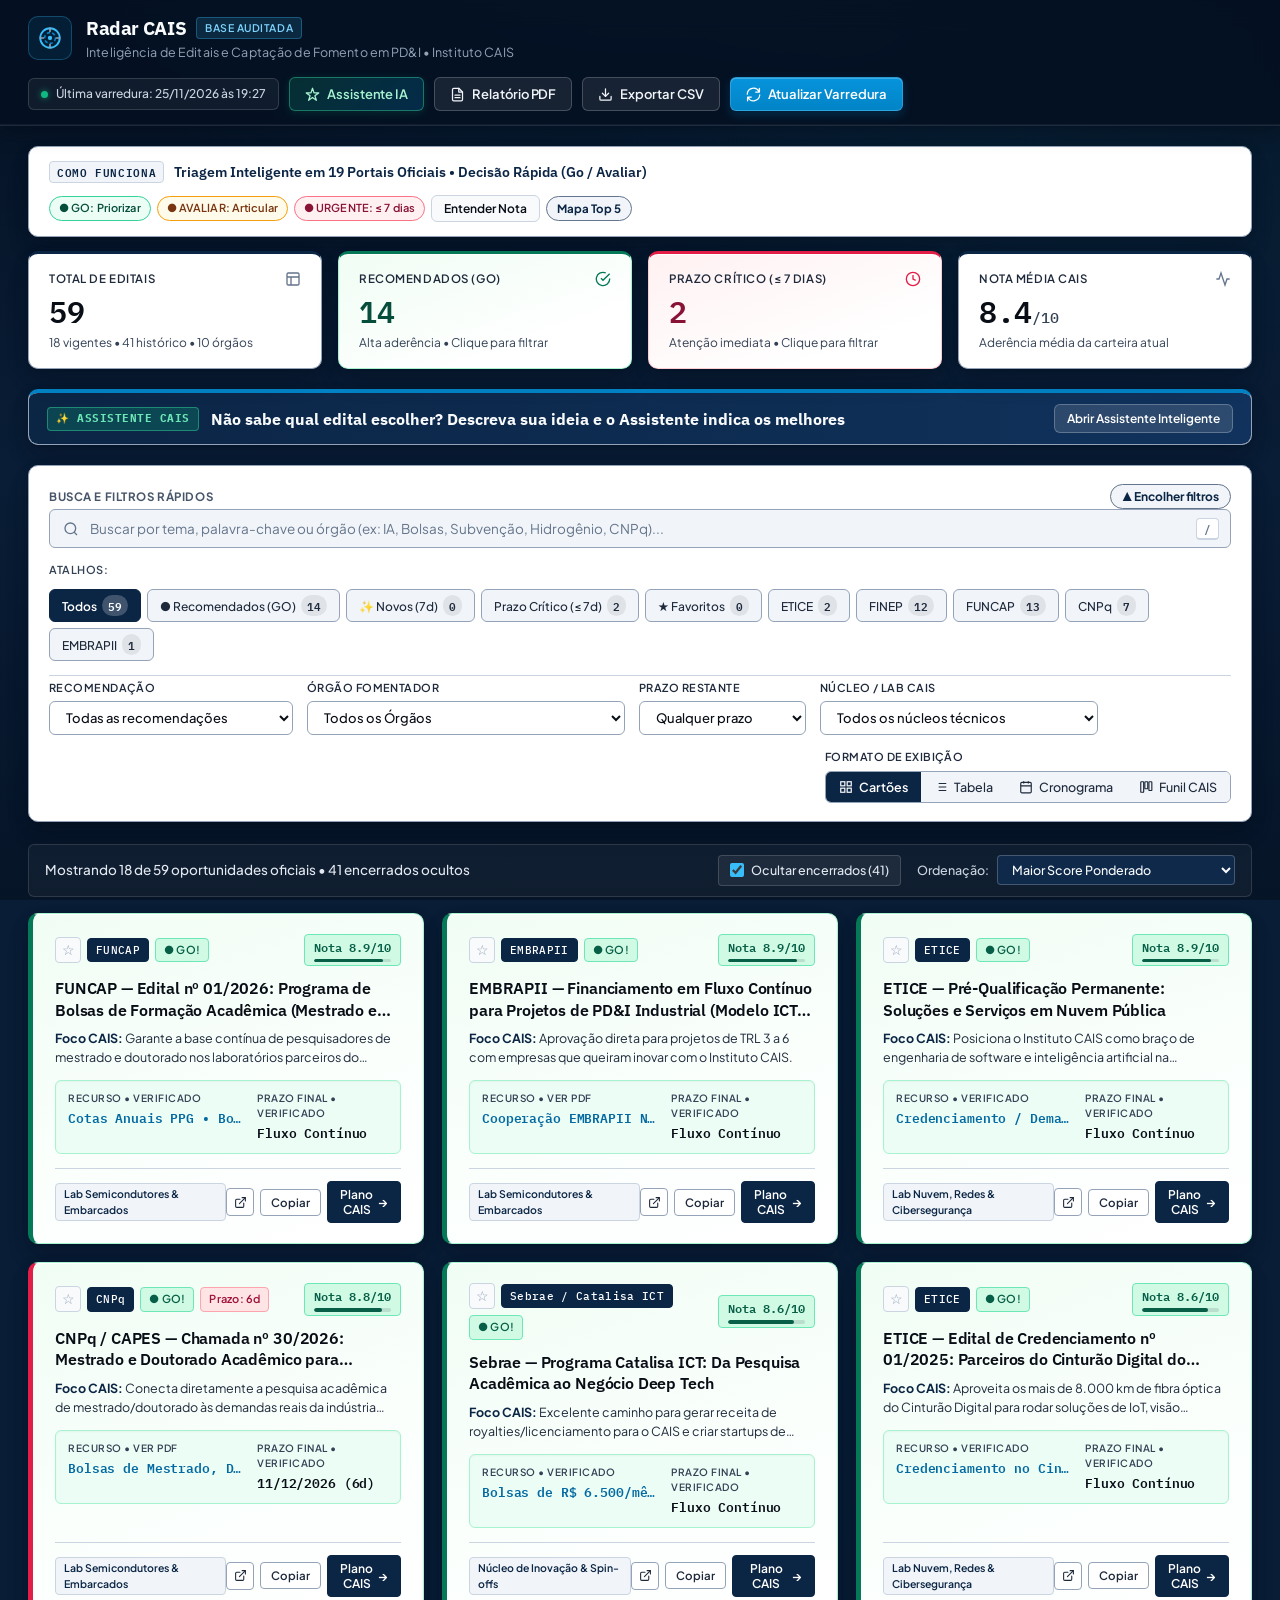
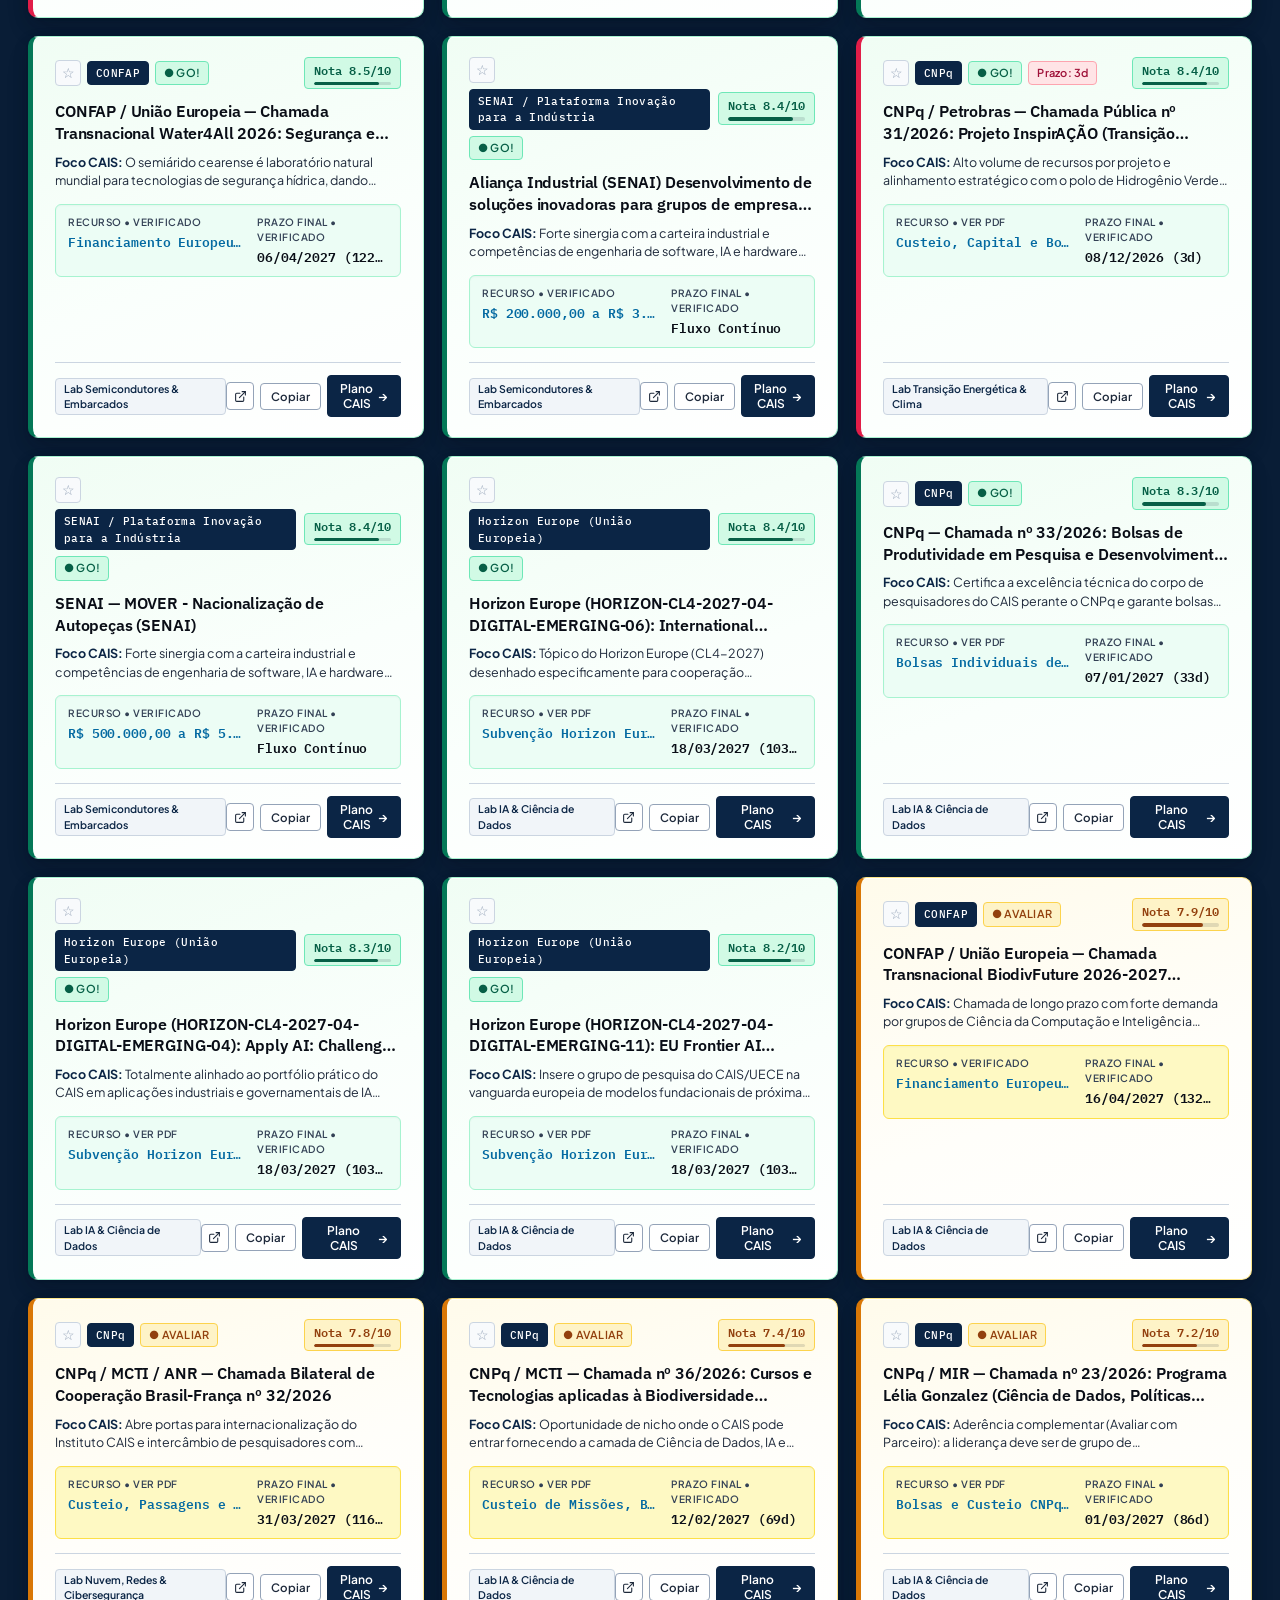
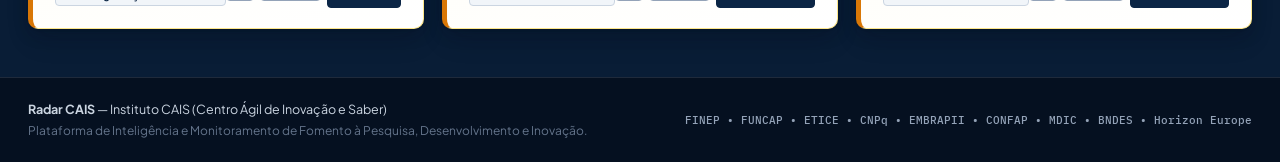
==== commit 948e0869: "feat(radar-cais): plataforma auditada de inteligência de editais e fomento CAIS" ====
--- a/frontend/index.html
+++ b/frontend/index.html
@@ -10,7 +10,7 @@
   <link
     href="https://fonts.googleapis.com/css2?family=IBM+Plex+Mono:wght@400;500;600&family=IBM+Plex+Sans:wght@500;600;700&family=Plus+Jakarta+Sans:wght@400;500;600;700&display=swap"
     rel="stylesheet">
-  <link rel="stylesheet" href="style.css?v=20261126_ia_clean_v9">
+  <link rel="stylesheet" href="style.css?v=20261126_hc_home_v11">
 </head>
 
 <body>
--- a/frontend/style.css
+++ b/frontend/style.css
@@ -9,35 +9,35 @@
   --cais-page-bg: #091D36;
   --cais-page-bg-deep: #061325;
   --cais-navy: #0B2545;
-  --cais-slate-dark: #0F172A;
+  --cais-slate-dark: #090D16;
   --cais-cerulean: #0284C7;
   --cais-cerulean-bright: #38BDF8;
   --cais-cerulean-hover: #0369A1;
 
-  /* Superfícies e Bordas Arquiteturais */
+  /* Superfícies e Bordas Arquiteturais (Alto Contraste) */
   --card-bg: #FFFFFF;
-  --card-bg-subtle: #F8FAFC;
-  --card-bg-ice: #F1F5F9;
-  --card-border: #E2E8F0;
-  --card-border-strong: #CBD5E1;
-  --card-text: #0F172A;
-  --card-muted: #475569;
-  --card-subtle-text: #64748B;
-
-  /* Semáforo Institucional Sobrio */
-  --semaforo-verde-txt: #065F46;
+  --card-bg-subtle: #F1F5F9;
+  --card-bg-ice: #E2E8F0;
+  --card-border: #CBD5E1;
+  --card-border-strong: #94A3B8;
+  --card-text: #090D16;
+  --card-muted: #1E293B;
+  --card-subtle-text: #334155;
+
+  /* Semáforo Institucional Sobrio (Alto Contraste) */
+  --semaforo-verde-txt: #064E3B;
   --semaforo-verde-bg: #ECFDF5;
-  --semaforo-verde-border: #A7F3D0;
-  --semaforo-verde-accent: #059669;
-
-  --semaforo-amarelo-txt: #92400E;
+  --semaforo-verde-border: #34D399;
+  --semaforo-verde-accent: #047857;
+
+  --semaforo-amarelo-txt: #78350F;
   --semaforo-amarelo-bg: #FFFBEB;
-  --semaforo-amarelo-border: #FDE68A;
+  --semaforo-amarelo-border: #F59E0B;
   --semaforo-amarelo-accent: #D97706;
 
-  --semaforo-vermelho-txt: #9F1239;
+  --semaforo-vermelho-txt: #881337;
   --semaforo-vermelho-bg: #FFF1F2;
-  --semaforo-vermelho-border: #FECDD3;
+  --semaforo-vermelho-border: #FB7185;
   --semaforo-vermelho-accent: #E11D48;
 
   /* Família Tipográfica Corporativa e Científica */
@@ -1545,12 +1545,12 @@
 }
 
 .btn-toggle-filtros {
-  background: #F8FAFC;
-  border: 1px solid #CBD5E1;
-  color: #334155;
+  background: #F1F5F9;
+  border: 1px solid #64748B;
+  color: #0B2545;
   font-family: var(--font-principal);
   font-size: 12px;
-  font-weight: 600;
+  font-weight: 700;
   padding: 4px 11px;
   border-radius: 999px;
   cursor: pointer;
@@ -1559,9 +1559,9 @@
 }
 
 .btn-toggle-filtros:hover {
-  background: #F0F9FF;
+  background: #E0F2FE;
   border-color: #0284C7;
-  color: #0369A1;
+  color: #075985;
 }
 
 .corpo-painel-filtros {
@@ -1608,12 +1608,12 @@
 }
 
 .btn-mapa-bolso {
-  background: transparent;
-  border: 1px solid #CBD5E1;
-  color: #475569;
+  background: #F1F5F9;
+  border: 1px solid #64748B;
+  color: #0B2545;
   font-family: var(--font-principal);
   font-size: 11.5px;
-  font-weight: 600;
+  font-weight: 700;
   padding: 4px 10px;
   border-radius: 999px;
   cursor: pointer;
@@ -1622,9 +1622,9 @@
 }
 
 .btn-mapa-bolso:hover {
-  background: #F0F9FF;
+  background: #E0F2FE;
   border-color: #0284C7;
-  color: #0369A1;
+  color: #075985;
 }
 
 .balao-parceiros {
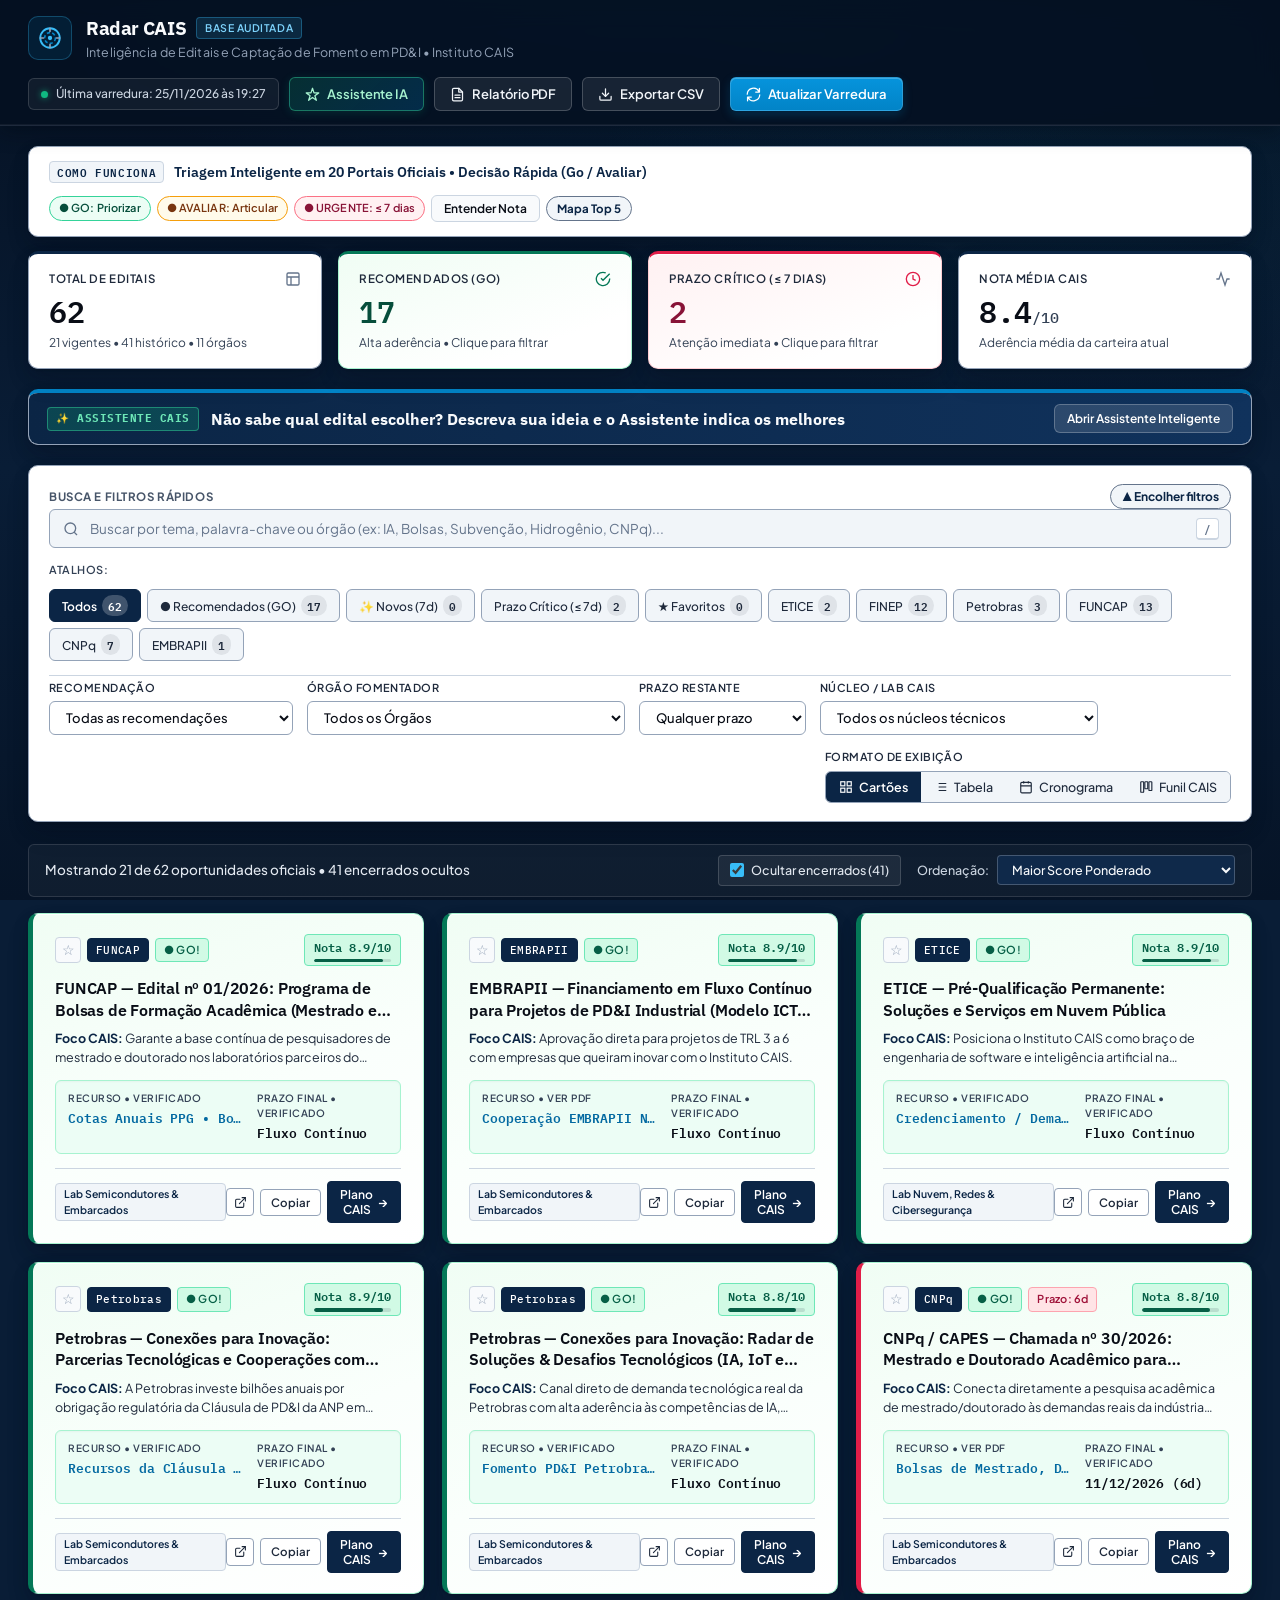
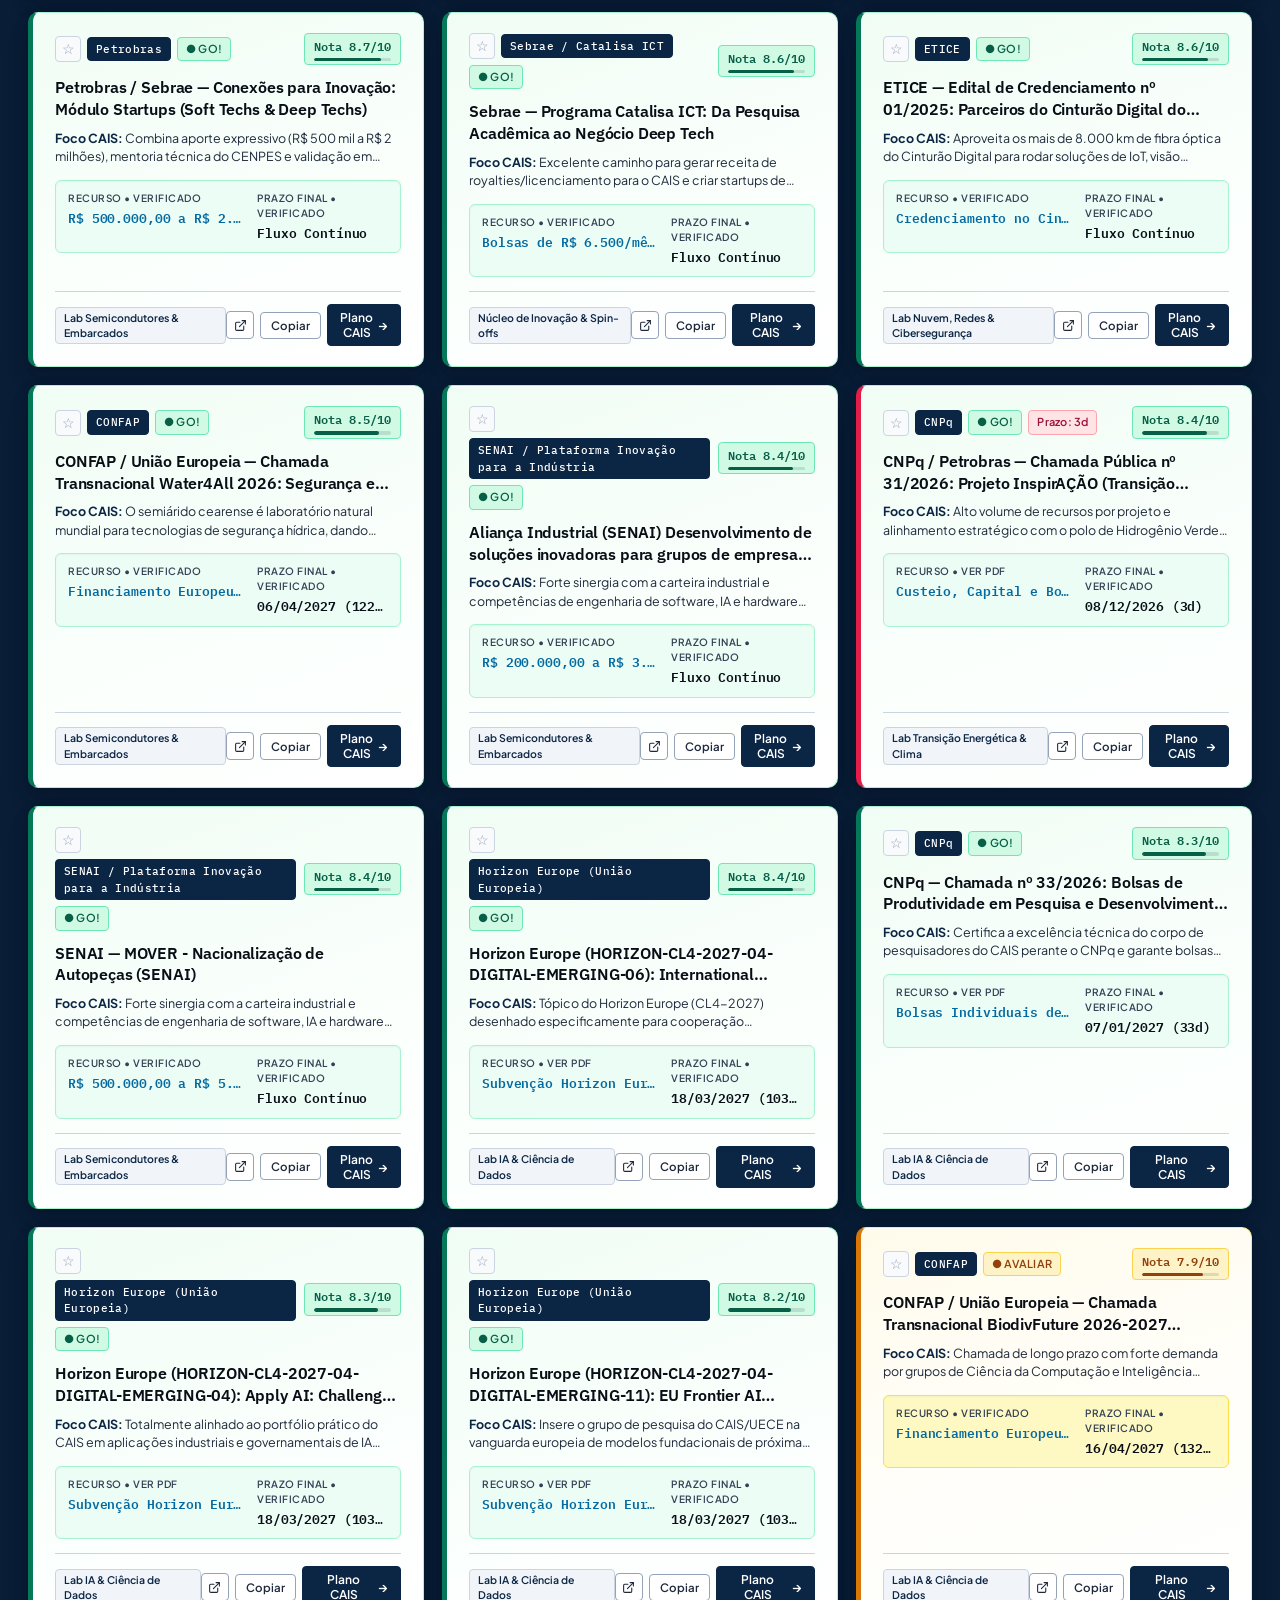
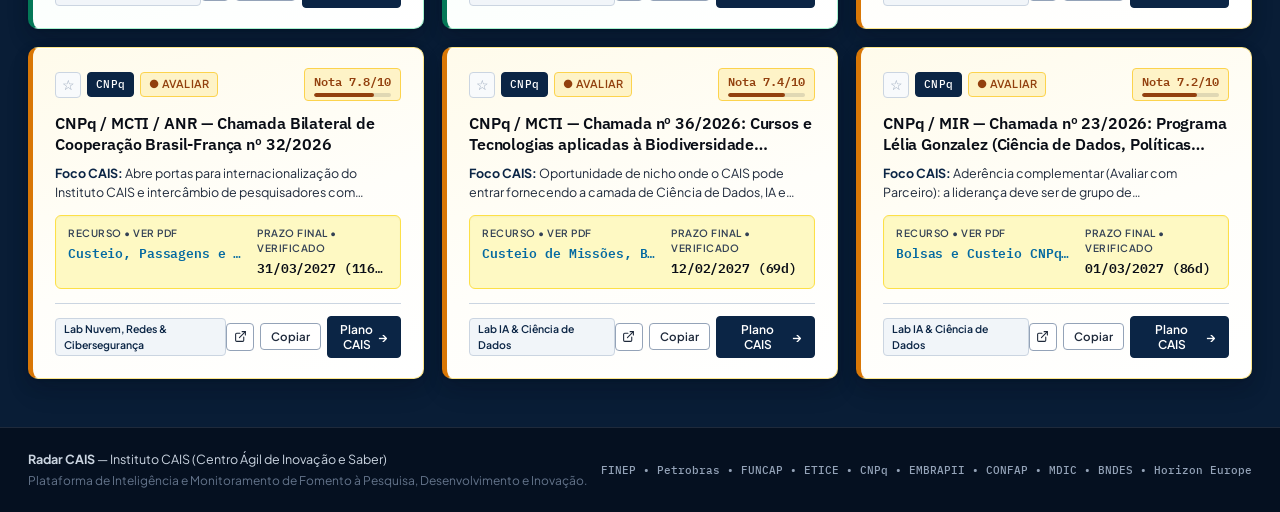
==== commit a7413599: "feat(radar-cais): plataforma auditada de inteligência de editais e fomento CAIS" ====
--- a/frontend/index.html
+++ b/frontend/index.html
@@ -10,7 +10,7 @@
   <link
     href="https://fonts.googleapis.com/css2?family=IBM+Plex+Mono:wght@400;500;600&family=IBM+Plex+Sans:wght@500;600;700&family=Plus+Jakarta+Sans:wght@400;500;600;700&display=swap"
     rel="stylesheet">
-  <link rel="stylesheet" href="style.css?v=20261126_hc_home_v11">
+  <link rel="stylesheet" href="style.css?v=20261126_petrobras_v12">
 </head>
 
 <body>
@@ -95,7 +95,7 @@
         <div class="titulo-passos">
           <div class="titulo-passos-esquerda">
             <span class="indicador-secao">COMO FUNCIONA</span>
-            <strong>Triagem Inteligente em 19 Portais Oficiais • Decisão Rápida (Go / Avaliar)</strong>
+            <strong>Triagem Inteligente em 20 Portais Oficiais • Decisão Rápida (Go / Avaliar)</strong>
           </div>
           <div class="legenda-semaforo-topo">
             <span class="semaforo-mini verde" title="Alta aderência técnica e financeira: priorizar submissão">● GO:
@@ -366,6 +366,7 @@
             title="Filtrar editais marcados com estrela pela equipe de prospecção CAIS">★ Favoritos</button>
           <button class="chip-filtro" data-tipo="orgao" data-valor="ETICE">ETICE</button>
           <button class="chip-filtro" data-tipo="orgao" data-valor="FINEP">FINEP</button>
+          <button class="chip-filtro" data-tipo="orgao" data-valor="Petrobras">Petrobras</button>
           <button class="chip-filtro" data-tipo="orgao" data-valor="FUNCAP">FUNCAP</button>
           <button class="chip-filtro" data-tipo="orgao" data-valor="CNPq">CNPq</button>
           <button class="chip-filtro" data-tipo="orgao" data-valor="EMBRAPII">EMBRAPII</button>
@@ -791,11 +792,11 @@
         <div class="rodape-modal-direita">
           <button class="botao botao-secundario botao-grande btn-link-direto-edital" id="btnCopiarLinkEdital" type="button"
             title="Copiar link direto que abre exatamente este edital no Radar CAIS">
-            🔗 Link deste Edital
+            🔗 Copiar Link
           </button>
           <a href="#" target="_blank" rel="noopener noreferrer" class="botao botao-primario botao-grande"
-            id="btnLinkOficial" title="Abrir a página oficial do órgão financiador em nova aba">
-            🌐 Página Oficial &rarr;
+            id="btnLinkOficial" title="Abrir a página oficial do edital no portal do órgão em nova aba">
+            🌐 Ir para o Edital Oficial &rarr;
           </a>
         </div>
       </div>
@@ -815,12 +816,12 @@
           Inovação.</p>
       </div>
       <div class="rodape-links">
-        <span>FINEP • FUNCAP • ETICE • CNPq • EMBRAPII • CONFAP • MDIC • BNDES • Horizon Europe</span>
+        <span>FINEP • Petrobras • FUNCAP • ETICE • CNPq • EMBRAPII • CONFAP • MDIC • BNDES • Horizon Europe</span>
       </div>
     </div>
   </footer>
 
-  <script src="app.js?v=20261126_mapa_hc_v10"></script>
+  <script src="app.js?v=20261126_petrobras_v12"></script>
 </body>
 
 </html>
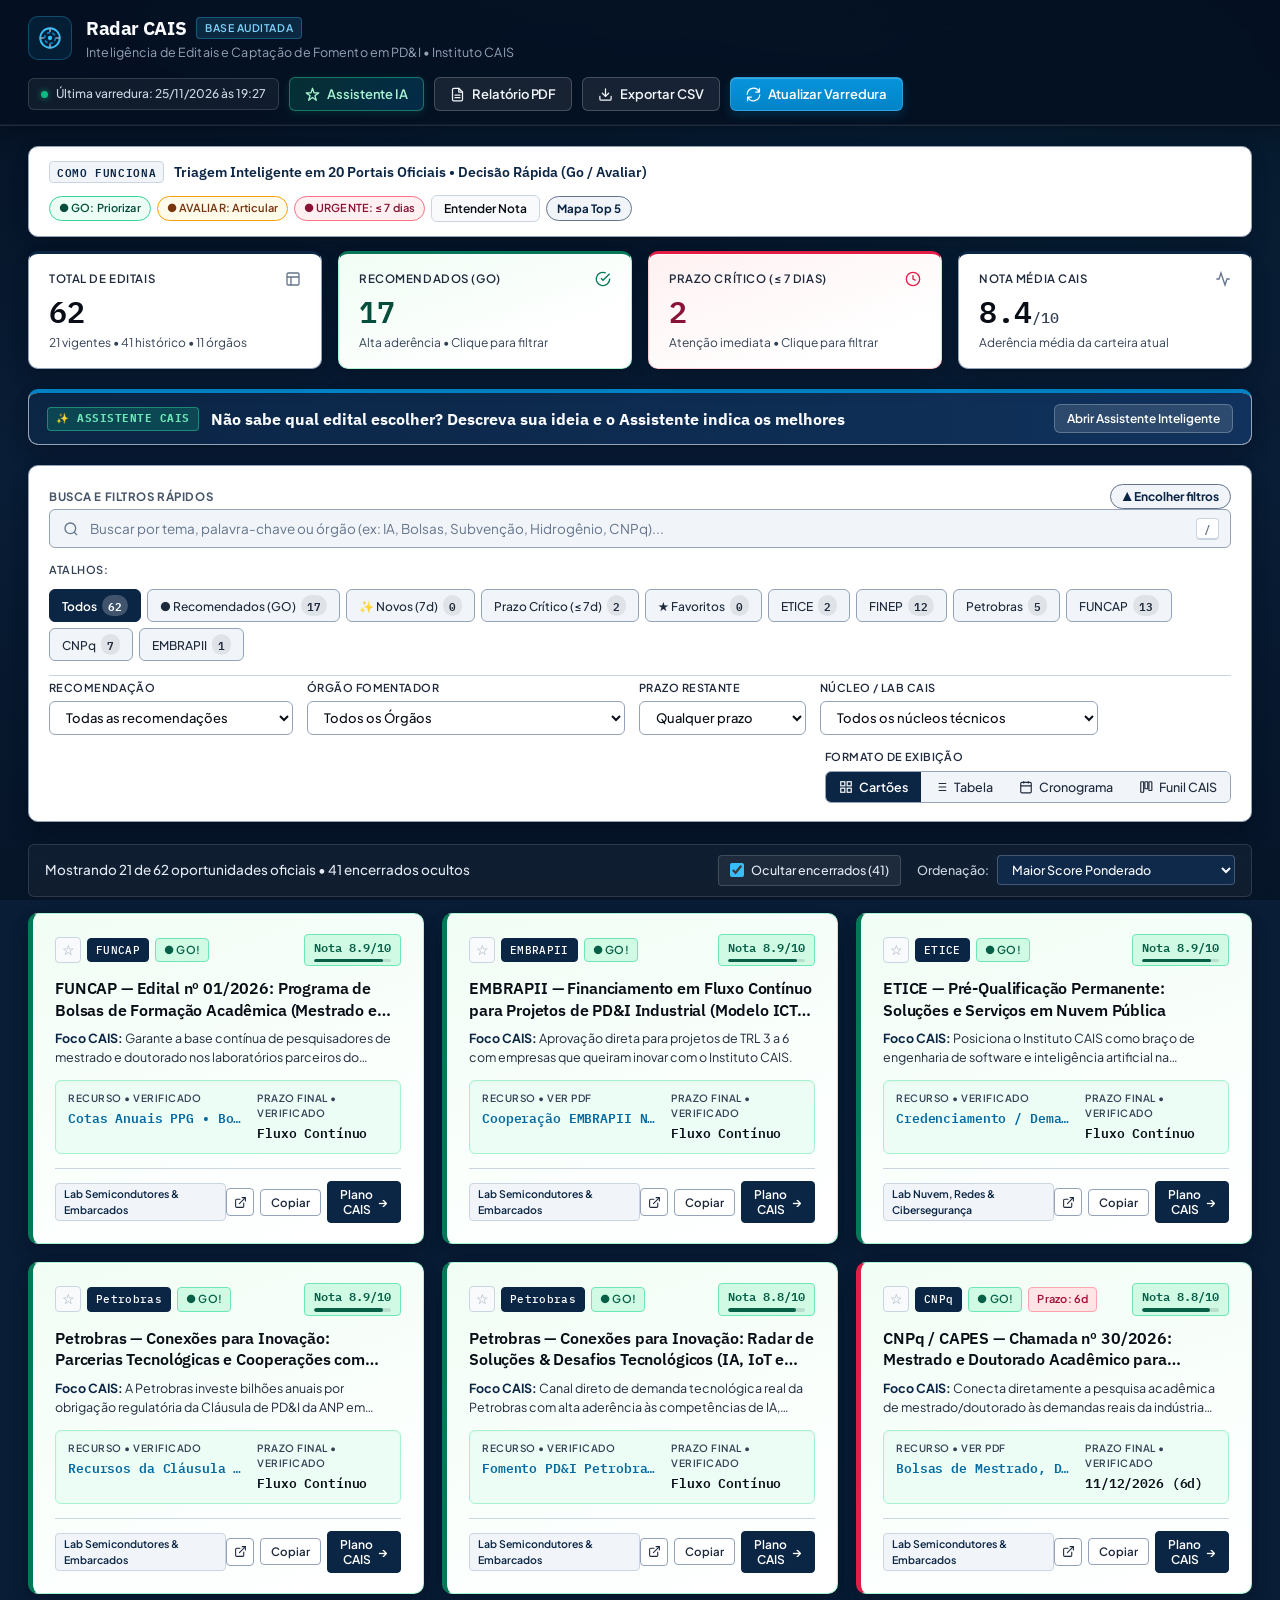
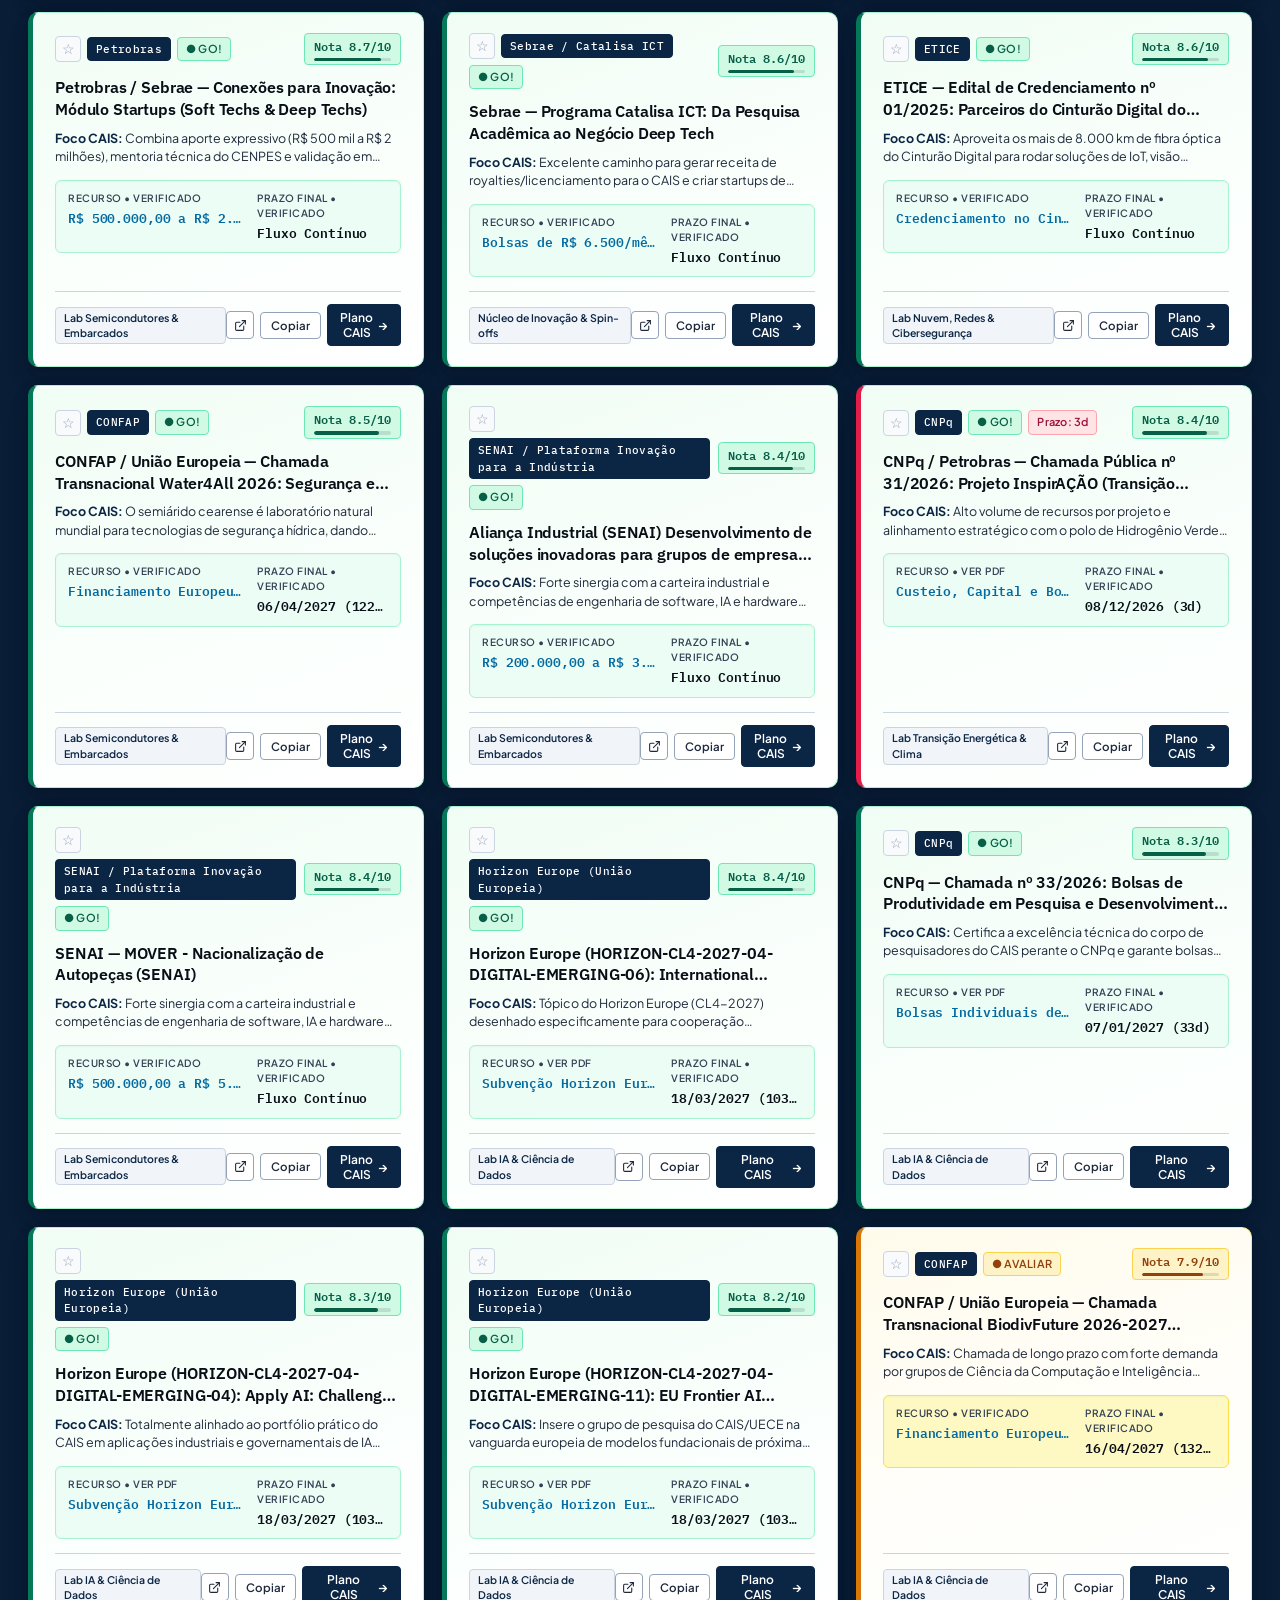
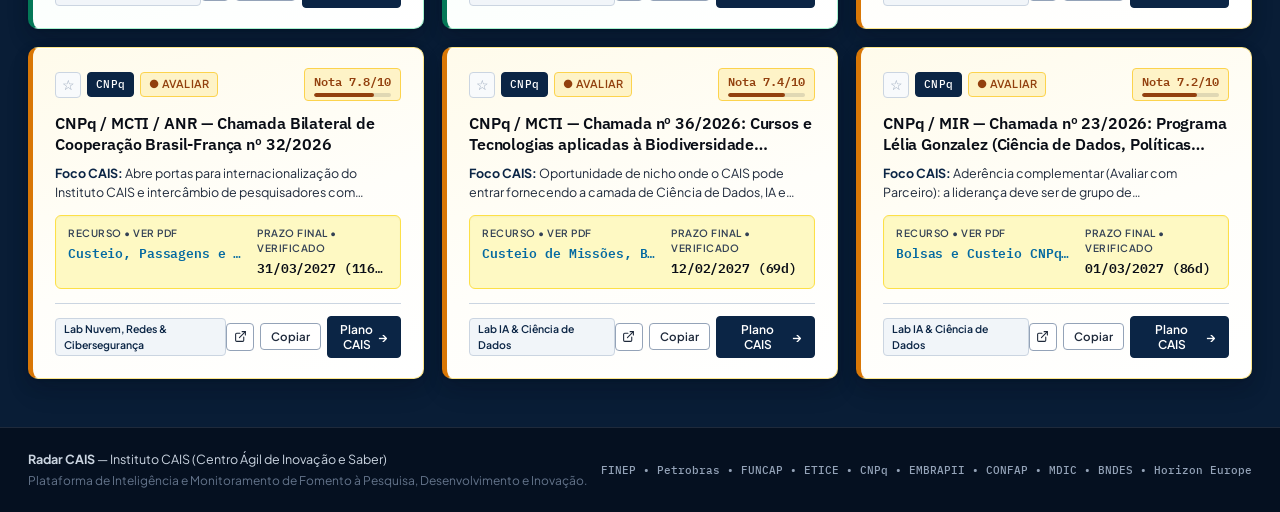
==== commit 5aa0654b: "feat(radar-cais): plataforma auditada de inteligência de editais e fomento CAIS" ====
--- a/frontend/index.html
+++ b/frontend/index.html
@@ -10,7 +10,7 @@
   <link
     href="https://fonts.googleapis.com/css2?family=IBM+Plex+Mono:wght@400;500;600&family=IBM+Plex+Sans:wght@500;600;700&family=Plus+Jakarta+Sans:wght@400;500;600;700&display=swap"
     rel="stylesheet">
-  <link rel="stylesheet" href="style.css?v=20261126_petrobras_v12">
+  <link rel="stylesheet" href="style.css?v=20261126_petro_collab_v14">
 </head>
 
 <body>
@@ -543,6 +543,8 @@
         <div class="topo-modal-acoes">
           <button class="btn-favorito-modal" id="btnFavoritoModal" type="button"
             title="Adicionar ou remover dos Favoritos da equipe CAIS">☆ Favoritar</button>
+          <button class="btn-favorito-modal" id="btnCopiarLinkEdital" type="button"
+            title="Copiar link direto que abre exatamente este edital no Radar CAIS">🔗 Copiar Link</button>
           <div class="navegacao-modal-setas">
             <button class="btn-nav-modal" id="btnEditalAnterior" type="button"
               title="Edital anterior (Seta Esquerda)">&larr;</button>
@@ -790,13 +792,13 @@
           </button>
         </div>
         <div class="rodape-modal-direita">
-          <button class="botao botao-secundario botao-grande btn-link-direto-edital" id="btnCopiarLinkEdital" type="button"
-            title="Copiar link direto que abre exatamente este edital no Radar CAIS">
-            🔗 Copiar Link
-          </button>
+          <a href="#" target="_blank" rel="noopener noreferrer" class="botao botao-secundario botao-grande btn-link-direto-edital"
+            id="btnPortalOrgao" title="Abrir o site oficial de editais do órgão financiador">
+            🏛️ Portal do Órgão
+          </a>
           <a href="#" target="_blank" rel="noopener noreferrer" class="botao botao-primario botao-grande"
-            id="btnLinkOficial" title="Abrir a página oficial do edital no portal do órgão em nova aba">
-            🌐 Ir para o Edital Oficial &rarr;
+            id="btnLinkOficial" title="Abrir diretamente a página ou PDF oficial desta oportunidade">
+            📄 Abrir Edital &rarr;
           </a>
         </div>
       </div>
@@ -821,7 +823,7 @@
     </div>
   </footer>
 
-  <script src="app.js?v=20261126_petrobras_v12"></script>
+  <script src="app.js?v=20261126_petro_collab_v14"></script>
 </body>
 
 </html>
--- a/frontend/style.css
+++ b/frontend/style.css
@@ -2849,6 +2849,18 @@
   color: #FDE047;
 }
 
+#btnCopiarLinkEdital {
+  background: rgba(56, 189, 248, 0.18);
+  border-color: rgba(56, 189, 248, 0.55);
+  color: #E0F2FE;
+}
+
+#btnCopiarLinkEdital:hover {
+  background: rgba(56, 189, 248, 0.30);
+  border-color: #38BDF8;
+  color: #FFFFFF;
+}
+
 /* ==============================================================================
    COPILOTO CAIS (RAG + LLM) & MOTOR PREDITIVO DE CAPTAÇÃO (MACHINE LEARNING)
    ============================================================================== */
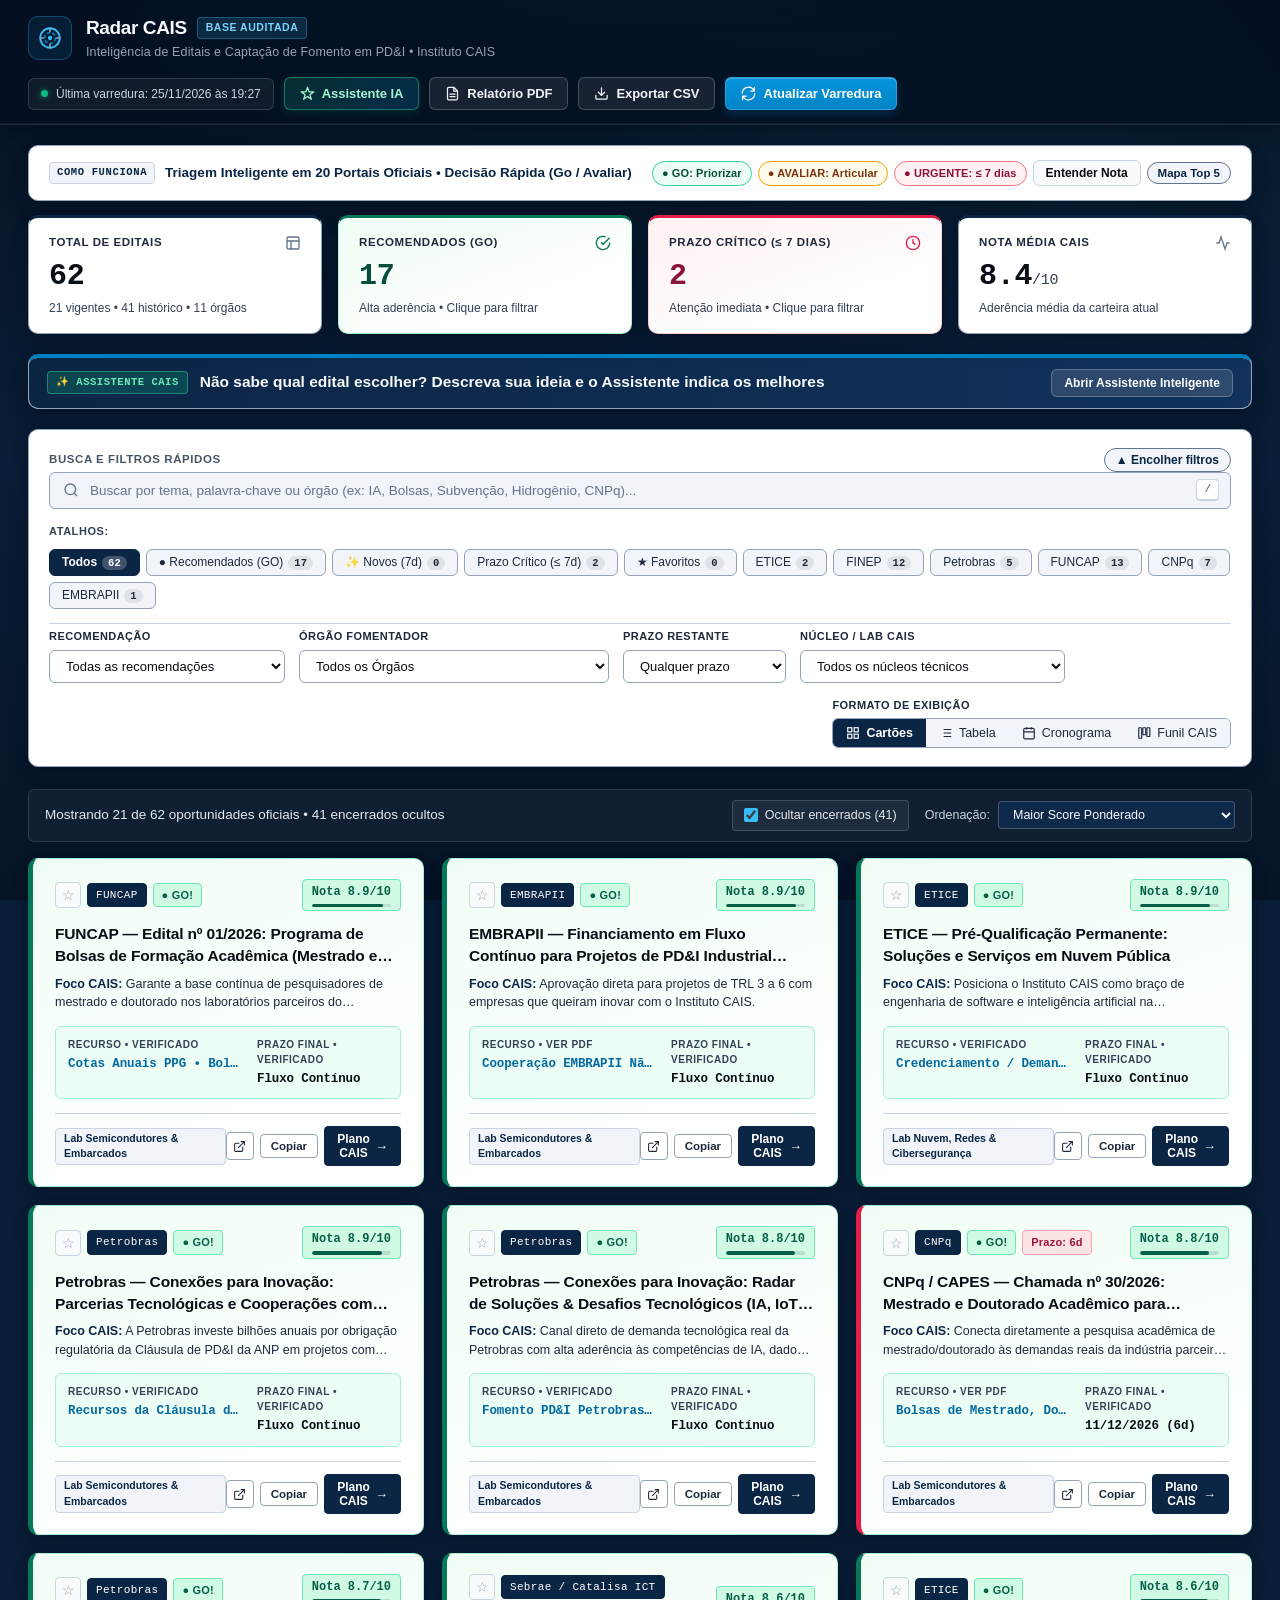
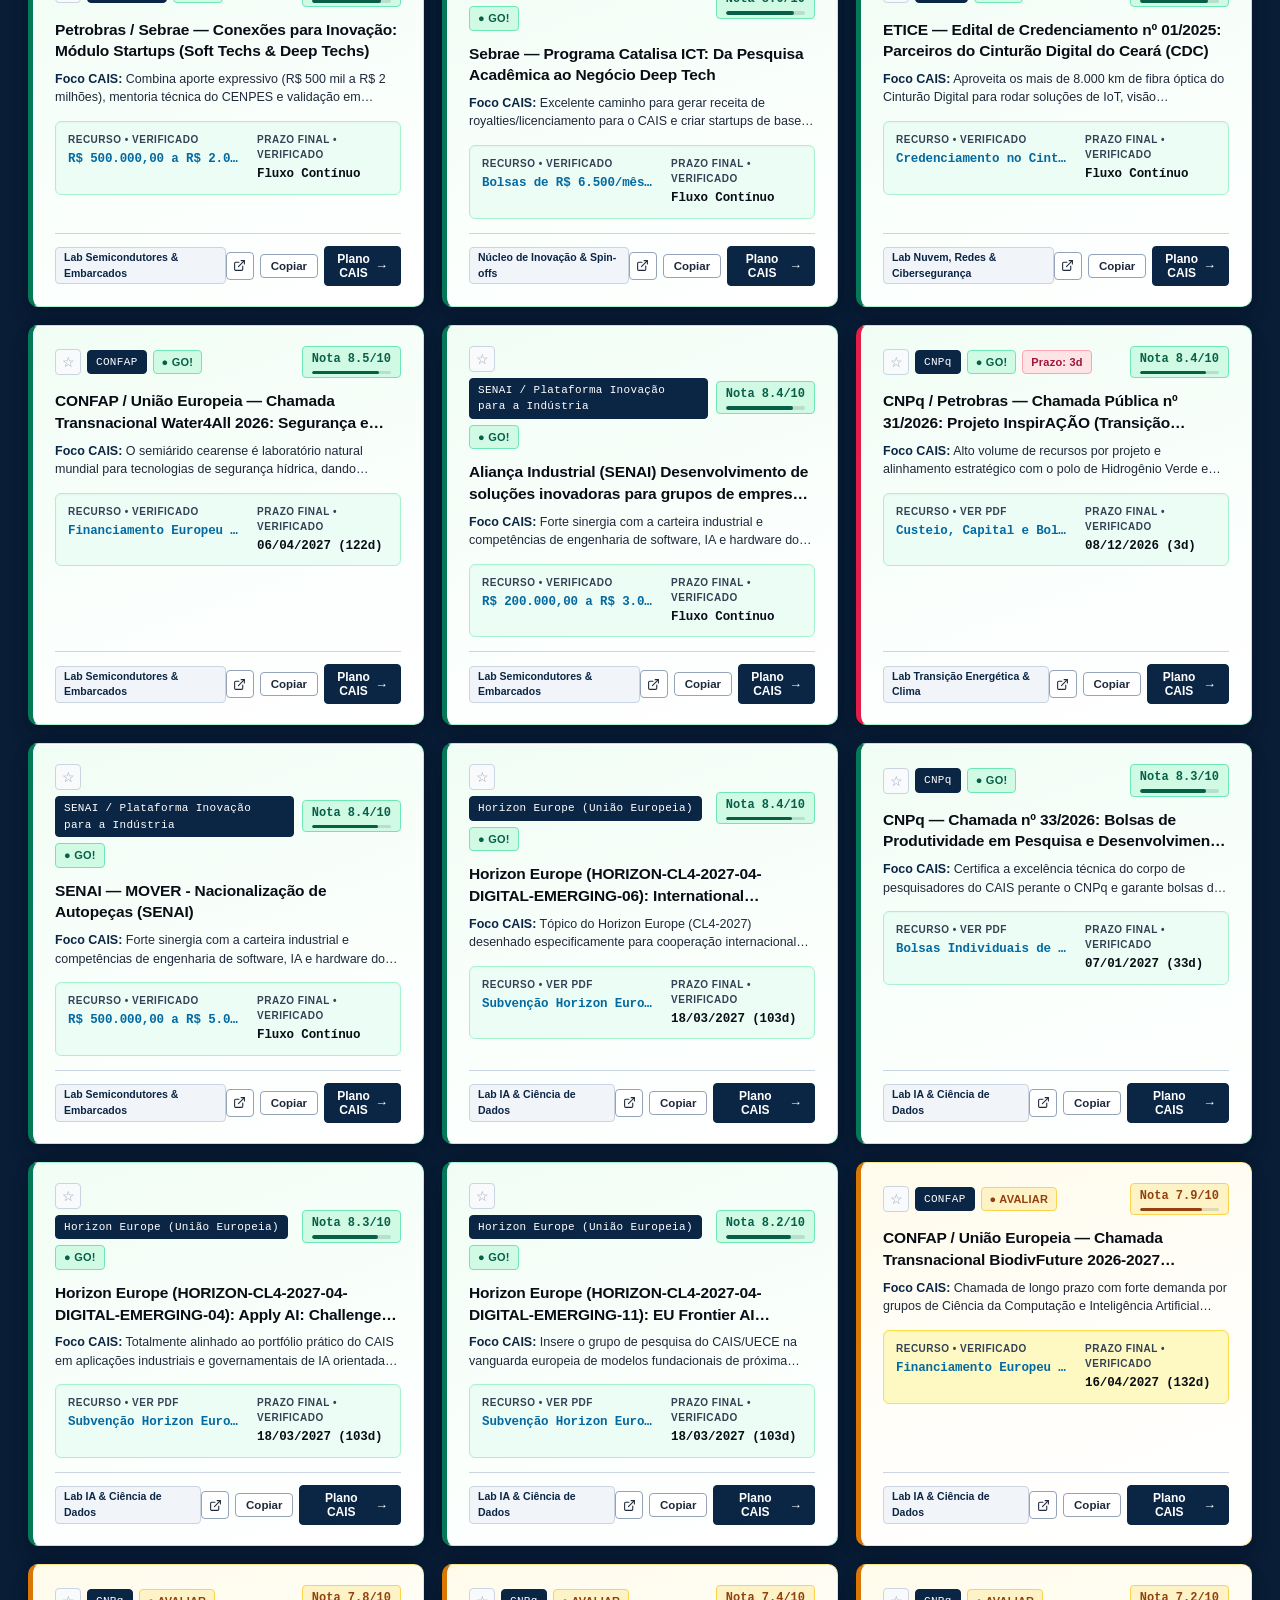
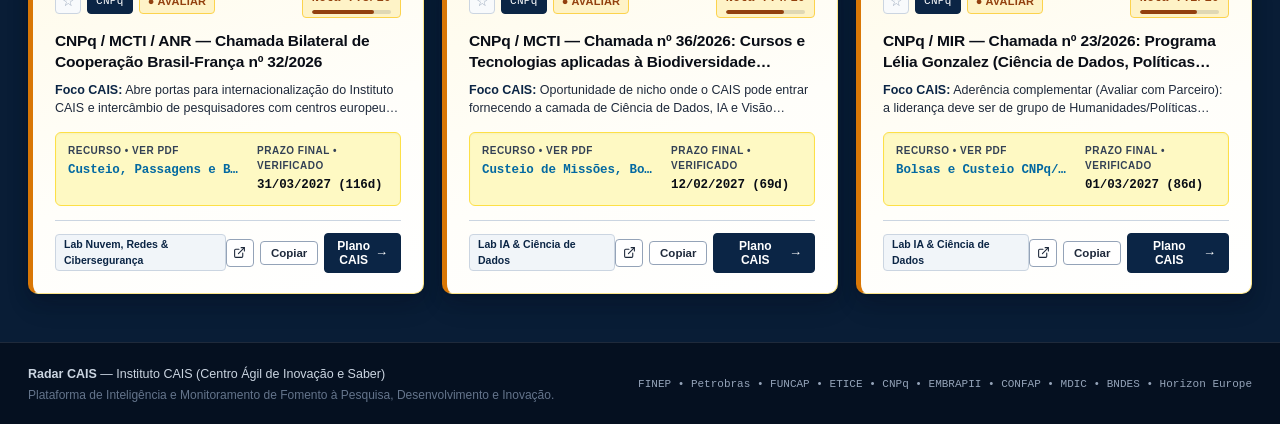
==== commit 0c31b1bd: "feat(radar-cais): plataforma auditada de inteligência de editais e fomento CAIS" ====
--- a/frontend/index.html
+++ b/frontend/index.html
@@ -4,7 +4,10 @@
 <head>
   <meta charset="UTF-8">
   <meta name="viewport" content="width=device-width, initial-scale=1.0">
+  <meta name="referrer" content="strict-origin-when-cross-origin">
+  <meta http-equiv="Content-Security-Policy" content="default-src 'self'; script-src 'self'; style-src 'self' 'unsafe-inline' https://fonts.googleapis.com; font-src 'self' https://fonts.gstatic.com; img-src 'self' data:; connect-src 'self' https://generativelanguage.googleapis.com; object-src 'none'; base-uri 'self'; form-action 'self';">
   <title>Radar CAIS — Sistema de Inteligência de Editais e Fomento</title>
+  <link rel="icon" type="image/svg+xml" href="data:image/svg+xml,%3Csvg xmlns='http://www.w3.org/2000/svg' viewBox='0 0 24 24' fill='none'%3E%3Crect width='24' height='24' rx='5' fill='%230B2545'/%3E%3Ccircle cx='12' cy='12' r='8' stroke='%2338BDF8' stroke-width='1.8'/%3E%3Ccircle cx='12' cy='12' r='4' stroke='%230284C7' stroke-width='1.5' stroke-dasharray='3 2'/%3E%3Ccircle cx='12' cy='12' r='2' fill='%2338BDF8'/%3E%3C/svg%3E">
   <link rel="preconnect" href="https://fonts.googleapis.com">
   <link rel="preconnect" href="https://fonts.gstatic.com" crossorigin>
   <link
@@ -823,7 +826,7 @@
     </div>
   </footer>
 
-  <script src="app.js?v=20261126_petro_collab_v14"></script>
+  <script src="app.js?v=20261126_sec_v16"></script>
 </body>
 
 </html>
